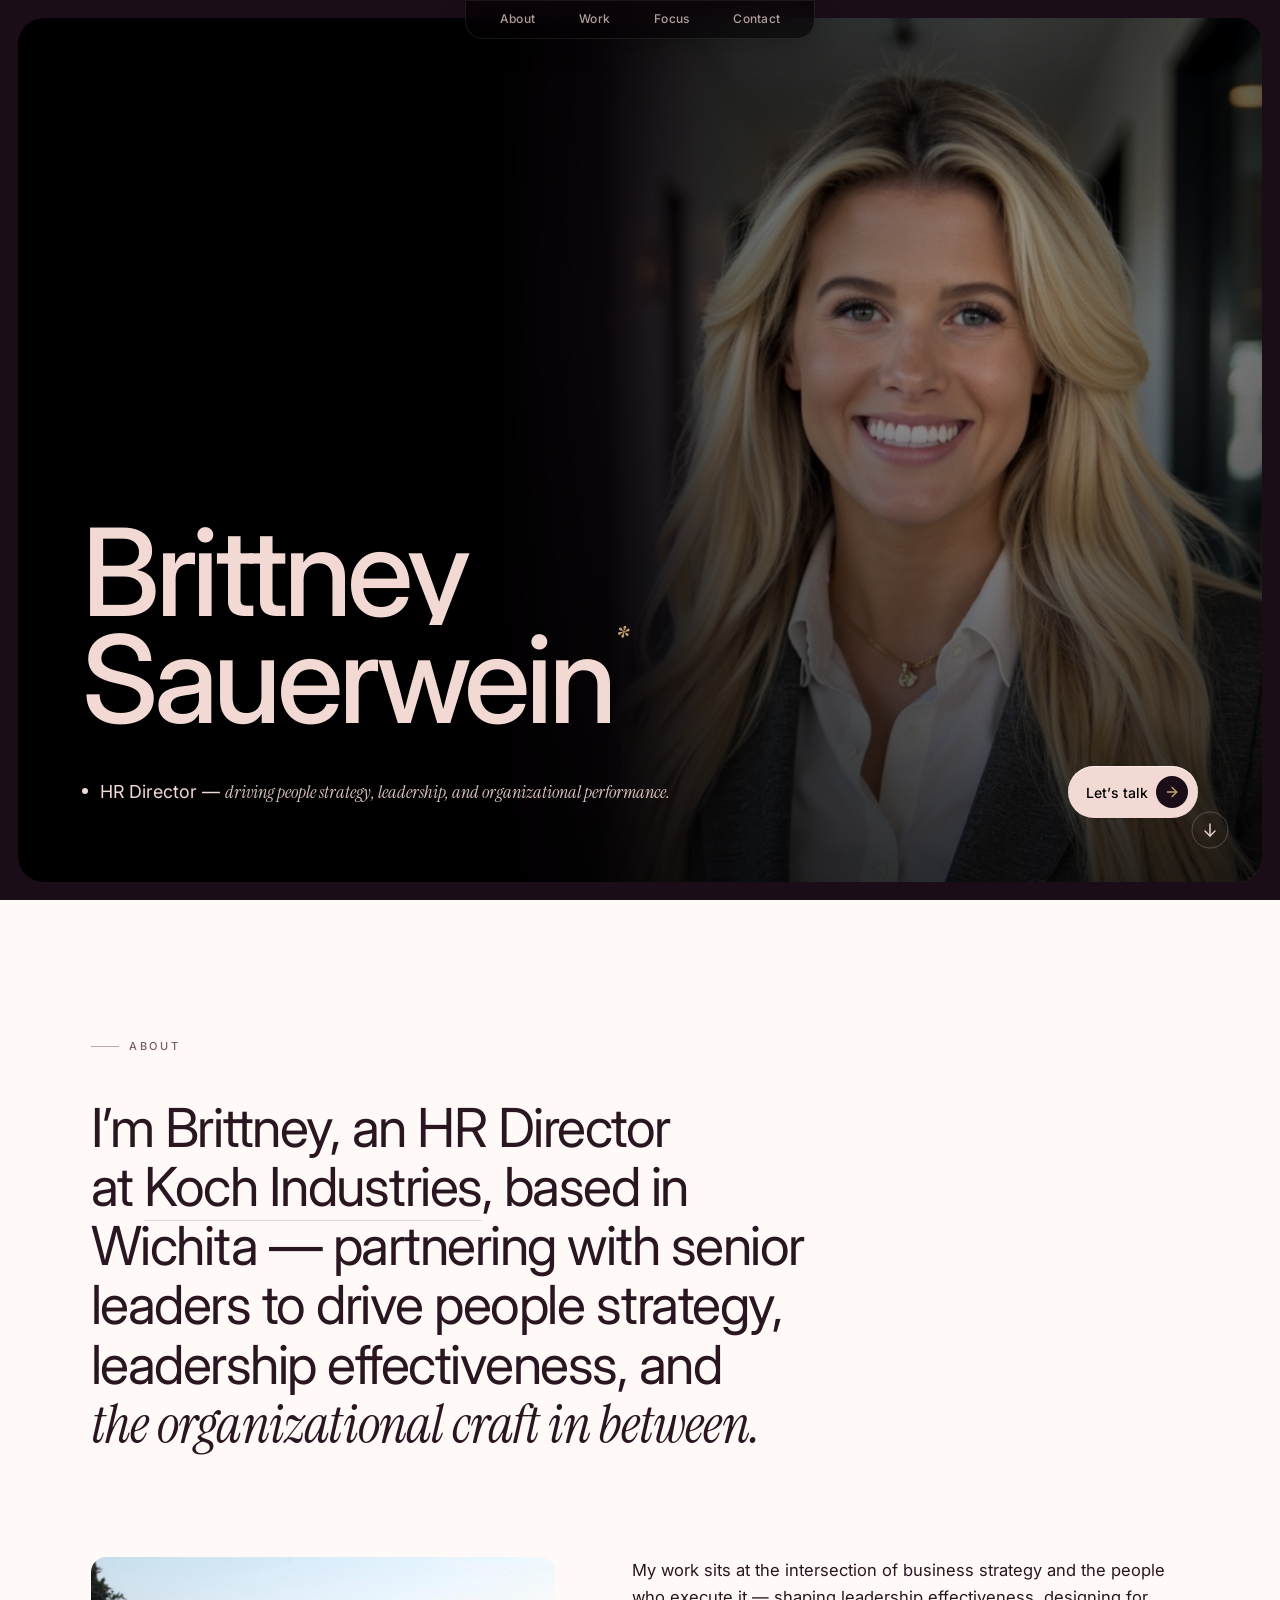
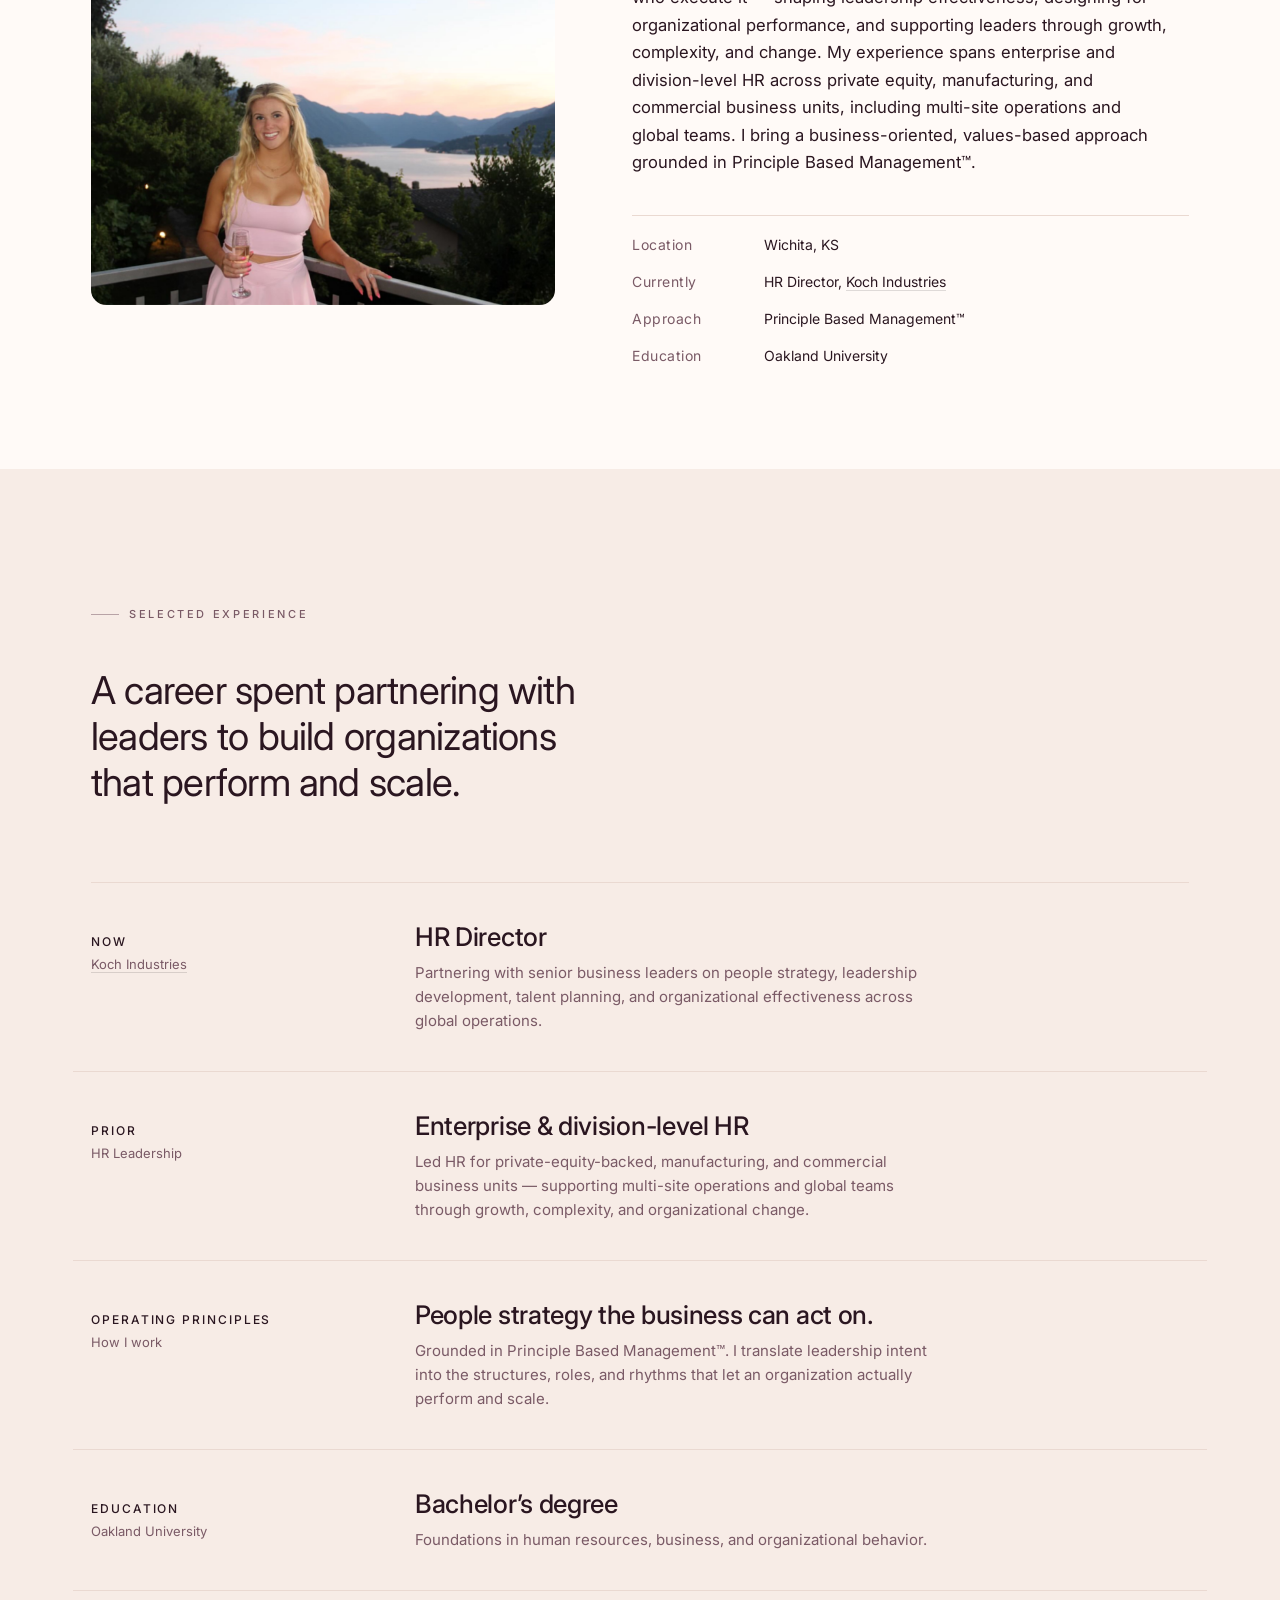
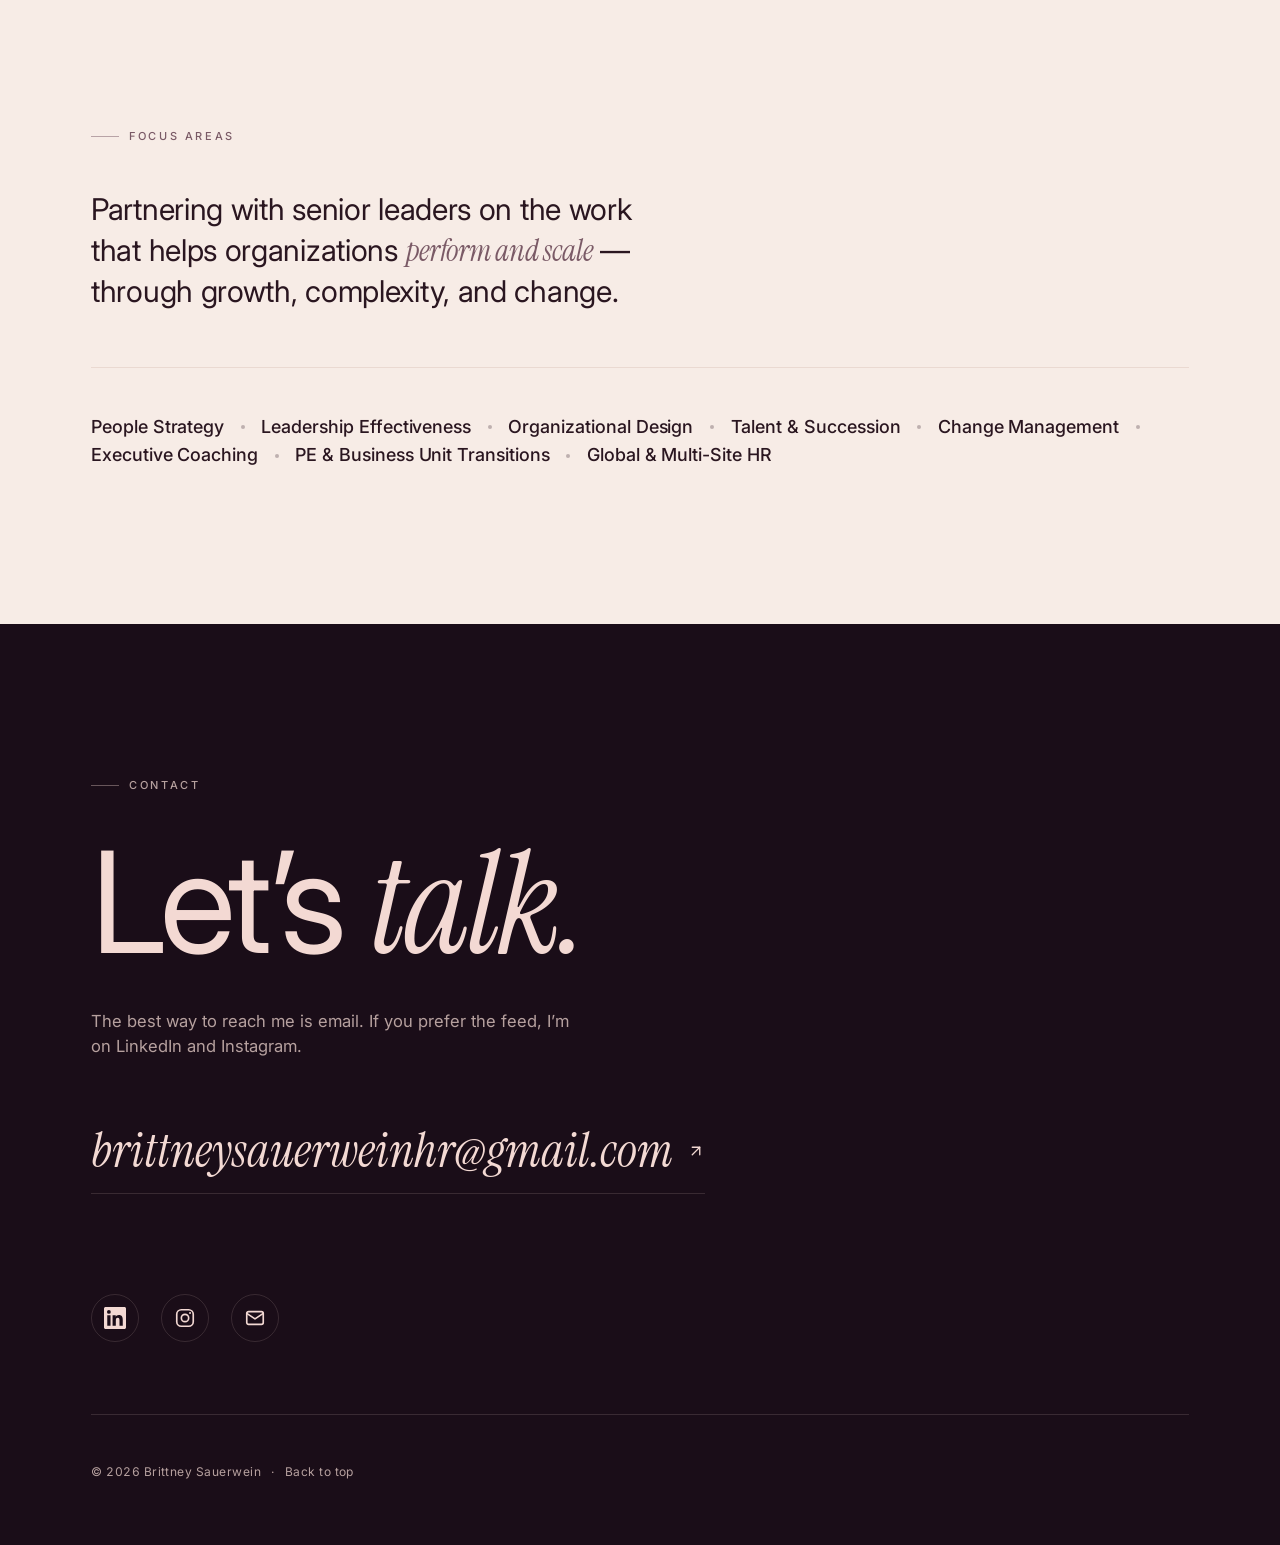
==== index.html @ 11a3dacd "Rework Industries section into Focus areas grounded in HR capabilities" ====
<!doctype html>
<html lang="en">
<head>
  <meta charset="utf-8" />
  <meta name="viewport" content="width=device-width, initial-scale=1, viewport-fit=cover" />
  <meta name="color-scheme" content="dark light" />
  <meta name="theme-color" content="#1a0d18" />

  <title>Brittney Sauerwein — HR Director</title>
  <meta name="description" content="Brittney Sauerwein is an HR Director based in Wichita, Kansas. Partnering with senior leaders to drive people strategy, leadership effectiveness, and organizational performance across global organizations." />
  <meta name="author" content="Brittney Sauerwein" />
  <link rel="canonical" href="https://brittneysauerwein.com/" />

  <meta property="og:type" content="website" />
  <meta property="og:site_name" content="Brittney Sauerwein" />
  <meta property="og:locale" content="en_US" />
  <meta property="og:url" content="https://brittneysauerwein.com/" />
  <meta property="og:title" content="Brittney Sauerwein — HR Director" />
  <meta property="og:description" content="HR Director in Wichita — driving people strategy, leadership effectiveness, and organizational performance across global organizations." />
  <meta property="og:image" content="https://brittneysauerwein.com/assets/og-card.jpg" />
  <meta property="og:image:secure_url" content="https://brittneysauerwein.com/assets/og-card.jpg" />
  <meta property="og:image:type" content="image/jpeg" />
  <meta property="og:image:width" content="1200" />
  <meta property="og:image:height" content="630" />
  <meta property="og:image:alt" content="Brittney Sauerwein — HR Director partnering with senior leaders to drive people strategy." />

  <meta name="twitter:card" content="summary_large_image" />
  <meta name="twitter:title" content="Brittney Sauerwein — HR Director" />
  <meta name="twitter:description" content="HR Director in Wichita — driving people strategy, leadership effectiveness, and organizational performance." />
  <meta name="twitter:image" content="https://brittneysauerwein.com/assets/og-card.jpg" />
  <meta name="twitter:image:alt" content="Brittney Sauerwein — HR Director partnering with senior leaders to drive people strategy." />

  <link rel="icon" type="image/svg+xml" href="favicon.svg" />
  <link rel="apple-touch-icon" href="assets/portrait-hero.jpg" />

  <link rel="preconnect" href="https://fonts.googleapis.com" />
  <link rel="preconnect" href="https://fonts.gstatic.com" crossorigin />
  <link rel="preload" as="image" href="assets/portrait-hero.jpg" fetchpriority="high" />
  <link href="https://fonts.googleapis.com/css2?family=Inter:wght@400;500;600;700&family=Instrument+Serif:ital@0;1&display=swap" rel="stylesheet" />

  <link rel="stylesheet" href="styles.css" />

  <script type="application/ld+json">
  {
    "@context": "https://schema.org",
    "@type": "Person",
    "name": "Brittney Sauerwein",
    "jobTitle": "HR Director",
    "worksFor": {
      "@type": "Organization",
      "name": "Koch Industries",
      "url": "https://kochinc.com"
    },
    "address": {
      "@type": "PostalAddress",
      "addressLocality": "Wichita",
      "addressRegion": "KS",
      "addressCountry": "US"
    },
    "alumniOf": {
      "@type": "CollegeOrUniversity",
      "name": "Oakland University"
    },
    "url": "https://brittneysauerwein.com/",
    "image": "https://brittneysauerwein.com/assets/portrait-about.jpg",
    "email": "mailto:brittneysauerweinhr@gmail.com",
    "sameAs": [
      "https://www.linkedin.com/in/brittneysauerweinhr/",
      "https://www.instagram.com/brittsauerwein/"
    ]
  }
  </script>
</head>
<body>

  <a class="skip-link" href="#about">Skip to content</a>

  <nav class="nav" aria-label="Primary">
    <a href="#about" class="nav-link" data-nav="about">About</a>
    <a href="#work" class="nav-link" data-nav="work">Work</a>
    <a href="#focus" class="nav-link" data-nav="focus">Focus</a>
    <a href="#contact" class="nav-link" data-nav="contact">Contact</a>
    <span class="nav-dot" aria-hidden="true"></span>
  </nav>

  <!-- SECTION 1 — HERO -->
  <section class="hero" id="top" aria-label="Introduction">
    <div class="hero-frame">
      <div class="hero-media" aria-hidden="true">
        <img src="assets/portrait-hero.jpg" alt="" width="1800" height="1200" decoding="async" />
      </div>
      <div class="hero-overlay" aria-hidden="true"></div>
      <div class="hero-noise" aria-hidden="true"></div>
      <span class="hero-glow" aria-hidden="true"></span>

      <div class="hero-content">
        <h1 class="hero-title" aria-label="Brittney Sauerwein">
          <span class="hero-title-row">
            <span class="word" style="--i:0">Brittney</span>
          </span>
          <span class="hero-title-row">
            <span class="word" style="--i:1">Sauerwein<a class="asterisk" href="#about" aria-label="More about Brittney">*</a></span>
          </span>
        </h1>

        <div class="hero-meta">
          <p class="hero-tagline">
            <span class="eyebrow-dot" aria-hidden="true"></span>
            HR Director — <em>driving people strategy, leadership, and organizational performance.</em>
          </p>
          <a class="hero-cta" href="#contact">
            <span>Let&rsquo;s talk</span>
            <span class="hero-cta-dot" aria-hidden="true">
              <svg viewBox="0 0 24 24" width="16" height="16" fill="none" stroke="currentColor" stroke-width="2" stroke-linecap="round" stroke-linejoin="round"><line x1="5" y1="12" x2="19" y2="12"></line><polyline points="12 5 19 12 12 19"></polyline></svg>
            </span>
          </a>
        </div>
      </div>

      <a class="hero-scroll" href="#about" aria-label="Scroll to about section">
        <svg class="scroll-ring" viewBox="0 0 40 40" width="40" height="40" aria-hidden="true">
          <circle class="scroll-ring-track" cx="20" cy="20" r="18" fill="none" stroke="currentColor" stroke-width="1" opacity="0.25" />
          <circle class="scroll-ring-progress" cx="20" cy="20" r="18" fill="none" stroke="currentColor" stroke-width="1" stroke-linecap="round" transform="rotate(-90 20 20)" />
          <g class="scroll-ring-arrow" stroke="currentColor" stroke-width="1.4" fill="none" stroke-linecap="round" stroke-linejoin="round">
            <line x1="20" y1="14" x2="20" y2="26"></line>
            <polyline points="25,21 20,26 15,21"></polyline>
          </g>
        </svg>
      </a>
    </div>
  </section>

  <!-- SECTION 2 — ABOUT -->
  <section class="about" id="about" aria-labelledby="about-heading">
    <div class="container">
      <p class="eyebrow reveal" style="--reveal-i:0">About</p>

      <h2 class="about-heading reveal" style="--reveal-i:1" id="about-heading">
        I&rsquo;m Brittney, an HR Director at <a class="inline-link" href="https://kochinc.com" target="_blank" rel="noopener">Koch Industries</a>, based in Wichita —
        partnering with senior leaders to drive people strategy, leadership effectiveness,
        and <em>the organizational craft in between.</em>
      </h2>

      <div class="about-grid">
        <figure class="about-figure reveal" style="--reveal-i:2">
          <img src="assets/portrait-about.jpg" alt="Brittney Sauerwein" loading="lazy" width="1400" height="933" decoding="async" />
        </figure>

        <div class="about-body reveal" style="--reveal-i:3">
          <p>
            My work sits at the intersection of business strategy and the people who execute it —
            shaping leadership effectiveness, designing for organizational performance, and supporting leaders
            through growth, complexity, and change. My experience spans enterprise and division-level HR
            across private equity, manufacturing, and commercial business units, including multi-site operations
            and global teams. I bring a business-oriented, values-based approach grounded in Principle Based Management&trade;.
          </p>
          <dl class="meta-list">
            <div>
              <dt>Location</dt>
              <dd>Wichita, KS</dd>
            </div>
            <div>
              <dt>Currently</dt>
              <dd>HR Director, <a class="inline-link" href="https://kochinc.com" target="_blank" rel="noopener">Koch Industries</a></dd>
            </div>
            <div>
              <dt>Approach</dt>
              <dd>Principle Based Management&trade;</dd>
            </div>
            <div>
              <dt>Education</dt>
              <dd>Oakland University</dd>
            </div>
          </dl>
        </div>
      </div>
    </div>
  </section>

  <!-- SECTION 3 — WORK -->
  <section class="work" id="work" aria-labelledby="work-heading">
    <div class="container">
      <p class="eyebrow reveal" style="--reveal-i:0">Selected experience</p>
      <h2 class="work-heading reveal" style="--reveal-i:1" id="work-heading">
        A career spent partnering with leaders to build organizations that perform and scale.
      </h2>

      <ol class="work-list">
        <li class="work-row reveal">
          <div class="work-meta">
            <span class="work-year">Now</span>
            <span class="work-org"><a class="inline-link" href="https://kochinc.com" target="_blank" rel="noopener">Koch Industries</a></span>
          </div>
          <div class="work-detail">
            <h3>HR Director</h3>
            <p>Partnering with senior business leaders on people strategy, leadership development, talent planning, and organizational effectiveness across global operations.</p>
          </div>
        </li>

        <li class="work-row reveal">
          <div class="work-meta">
            <span class="work-year">Prior</span>
            <span class="work-org">HR Leadership</span>
          </div>
          <div class="work-detail">
            <h3>Enterprise &amp; division-level HR</h3>
            <p>Led HR for private-equity-backed, manufacturing, and commercial business units — supporting multi-site operations and global teams through growth, complexity, and organizational change.</p>
          </div>
        </li>

        <li class="work-row reveal">
          <div class="work-meta">
            <span class="work-year">Operating principles</span>
            <span class="work-org">How I work</span>
          </div>
          <div class="work-detail">
            <h3>People strategy the business can act on.</h3>
            <p>Grounded in Principle Based Management&trade;. I translate leadership intent into the structures, roles, and rhythms that let an organization actually perform and scale.</p>
          </div>
        </li>

        <li class="work-row reveal">
          <div class="work-meta">
            <span class="work-year">Education</span>
            <span class="work-org">Oakland University</span>
          </div>
          <div class="work-detail">
            <h3>Bachelor&rsquo;s degree</h3>
            <p>Foundations in human resources, business, and organizational behavior.</p>
          </div>
        </li>
      </ol>
    </div>
  </section>

  <!-- SECTION 3.5 — FOCUS AREAS -->
  <section class="clients" id="focus" aria-labelledby="focus-heading">
    <div class="container">
      <p class="eyebrow reveal" style="--reveal-i:0">Focus areas</p>
      <h2 class="clients-heading reveal" style="--reveal-i:1" id="focus-heading">
        Partnering with senior leaders on the work that helps organizations
        <em>perform and scale</em> &mdash; through growth, complexity, and change.
      </h2>

      <ul class="clients-list reveal" style="--reveal-i:2" aria-label="Focus areas">
        <li>People Strategy</li>
        <li>Leadership Effectiveness</li>
        <li>Organizational Design</li>
        <li>Talent &amp; Succession</li>
        <li>Change Management</li>
        <li>Executive Coaching</li>
        <li>PE &amp; Business Unit Transitions</li>
        <li>Global &amp; Multi-Site HR</li>
      </ul>
    </div>
  </section>

  <!-- SECTION 4 — CONTACT -->
  <section class="contact" id="contact" aria-labelledby="contact-heading">
    <div class="container contact-inner">
      <p class="eyebrow eyebrow-dark reveal" style="--reveal-i:0">Contact</p>
      <h2 class="contact-heading reveal" style="--reveal-i:1" id="contact-heading">
        Let&rsquo;s <em>talk.</em>
      </h2>
      <p class="contact-sub reveal" style="--reveal-i:2">
        The best way to reach me is email. If you prefer the feed, I&rsquo;m on LinkedIn and Instagram.
      </p>

      <a class="contact-email reveal" style="--reveal-i:3" href="mailto:brittneysauerweinhr@gmail.com" data-copy="brittneysauerweinhr@gmail.com">
        <span class="contact-email-text">brittneysauerweinhr@gmail.com</span>
        <svg class="contact-email-icon" viewBox="0 0 24 24" width="18" height="18" fill="none" stroke="currentColor" stroke-width="1.75" stroke-linecap="round" stroke-linejoin="round" aria-hidden="true"><line x1="7" y1="17" x2="17" y2="7"></line><polyline points="7 7 17 7 17 17"></polyline></svg>
        <span class="contact-email-toast" aria-hidden="true">copied &mdash; <span style="font-style:normal;">&#10003;</span></span>
      </a>

      <ul class="socials reveal" style="--reveal-i:4" aria-label="Social profiles">
        <li>
          <a href="https://www.linkedin.com/in/brittneysauerweinhr/" target="_blank" rel="noopener" aria-label="LinkedIn">
            <svg viewBox="0 0 24 24" width="22" height="22" fill="currentColor" aria-hidden="true"><path d="M20.45 20.45h-3.56v-5.57c0-1.33-.03-3.04-1.85-3.04-1.85 0-2.13 1.45-2.13 2.94v5.67H9.35V9h3.41v1.56h.05c.48-.9 1.64-1.85 3.38-1.85 3.61 0 4.28 2.38 4.28 5.47v6.27ZM5.34 7.43a2.06 2.06 0 1 1 0-4.13 2.06 2.06 0 0 1 0 4.13ZM7.12 20.45H3.56V9h3.56v11.45ZM22.23 0H1.77C.79 0 0 .77 0 1.73v20.54C0 23.23.79 24 1.77 24h20.46c.98 0 1.77-.77 1.77-1.73V1.73C24 .77 23.21 0 22.23 0Z"/></svg>
          </a>
        </li>
        <li>
          <a href="https://www.instagram.com/brittsauerwein/" target="_blank" rel="noopener" aria-label="Instagram">
            <svg viewBox="0 0 24 24" width="22" height="22" fill="none" stroke="currentColor" stroke-width="1.8" aria-hidden="true"><rect x="3" y="3" width="18" height="18" rx="5"/><circle cx="12" cy="12" r="4"/><circle cx="17.5" cy="6.5" r="1.1" fill="currentColor" stroke="none"/></svg>
          </a>
        </li>
        <li>
          <a href="mailto:brittneysauerweinhr@gmail.com" aria-label="Email">
            <svg viewBox="0 0 24 24" width="22" height="22" fill="none" stroke="currentColor" stroke-width="1.8" stroke-linecap="round" stroke-linejoin="round" aria-hidden="true"><rect x="3" y="5" width="18" height="14" rx="2"/><polyline points="3 7 12 13 21 7"/></svg>
          </a>
        </li>
      </ul>

      <footer class="site-footer">
        <span>&copy; <time id="year" datetime="2026">2026</time> Brittney Sauerwein</span>
        <span class="footer-dot" aria-hidden="true">·</span>
        <a href="#top">Back to top</a>
      </footer>
    </div>
  </section>

  <script src="script.js" defer></script>
</body>
</html>
---- styles.css ----
/* ---------- Design tokens ---------- */
:root {
  --bg-dark: #1a0d18;
  --bg-dark-soft: #221020;
  --cream: #f3d9d3;
  --cream-dim: rgba(243, 217, 211, 0.72);
  --cream-faint: rgba(243, 217, 211, 0.14);
  --gold: #c9a572;

  --bg-light: #fffaf7;
  --bg-alt: #f7ece6;
  --ink: #2a1620;
  --ink-dim: #7a5a66;
  --ink-faint: #bfa7ae;
  --rule: #ead9d1;

  --ease: cubic-bezier(0.16, 1, 0.3, 1);
  --ease-soft: cubic-bezier(0.22, 1, 0.36, 1);
  --ease-ios: cubic-bezier(0.32, 0.72, 0, 1);
  --ease-pop: cubic-bezier(0.16, 1, 0.36, 1);

  --max: 1200px;
  --gutter: clamp(20px, 4vw, 56px);

  --serif: "Instrument Serif", Georgia, "Times New Roman", serif;
  --sans: "Inter", -apple-system, BlinkMacSystemFont, "Segoe UI", Roboto, sans-serif;

  --hairline: 1px;
}
@supports (border: 0.5px solid) {
  :root { --hairline: 0.5px; }
}

/* ---------- Reset ---------- */
*, *::before, *::after { box-sizing: border-box; }
html, body { margin: 0; padding: 0; }
html { scroll-behavior: smooth; -webkit-text-size-adjust: 100%; }
body {
  font-family: var(--sans);
  font-optical-sizing: auto;
  color: var(--ink);
  background: var(--bg-dark);
  -webkit-font-smoothing: antialiased;
  -moz-osx-font-smoothing: grayscale;
  text-rendering: optimizeLegibility;
  line-height: 1.5;
  overflow-x: hidden;
}
img, svg { display: block; max-width: 100%; height: auto; }
a { color: inherit; text-decoration: none; }
ol, ul { list-style: none; padding: 0; margin: 0; }
h1, h2, h3, p, figure, dl, dd { margin: 0; }
em, i { font-style: italic; }
button { font: inherit; color: inherit; background: none; border: 0; cursor: pointer; }

::selection { background: var(--cream); color: #111; }
::-moz-selection { background: var(--cream); color: #111; }

/* Two-layer focus ring — legible on either background */
:focus-visible {
  outline: 2px solid var(--cream);
  outline-offset: 3px;
  border-radius: 4px;
  box-shadow: 0 0 0 4px rgba(0,0,0,0.6);
}
.about :focus-visible,
.work :focus-visible,
.clients :focus-visible {
  outline-color: var(--ink);
  box-shadow: 0 0 0 4px rgba(255,255,255,0.7);
}

.skip-link {
  position: absolute;
  left: -9999px;
  top: 0;
  background: var(--cream);
  color: #000;
  padding: 10px 14px;
  z-index: 999;
}
.skip-link:focus { left: 12px; top: 12px; }

.container {
  max-width: var(--max);
  margin: 0 auto;
  padding: 0 var(--gutter);
}

/* ---------- Inline link (subtle underline slide) ---------- */
.inline-link {
  color: inherit;
  background-image: linear-gradient(currentColor, currentColor);
  background-repeat: no-repeat;
  background-size: 0% var(--hairline);
  background-position: 0 100%;
  padding-bottom: 0.04em;
  transition: background-size 380ms var(--ease-ios), color 220ms var(--ease);
  box-shadow: inset 0 -1px 0 0 currentColor;
}
.inline-link {
  box-shadow: inset 0 calc(var(--hairline) * -1) 0 0 rgba(0,0,0,0.25);
}
.inline-link:hover,
.inline-link:focus-visible {
  background-size: 100% var(--hairline);
  box-shadow: inset 0 calc(var(--hairline) * -1) 0 0 transparent;
}
.contact .inline-link {
  box-shadow: inset 0 calc(var(--hairline) * -1) 0 0 var(--cream-faint);
}
.contact .inline-link:hover {
  box-shadow: inset 0 calc(var(--hairline) * -1) 0 0 transparent;
}

/* ---------- Section rhythm ---------- */
section { position: relative; }

/* ---------- HERO ---------- */
.hero {
  min-height: 100vh;
  min-height: 100svh;
  padding: clamp(10px, 1.5vw, 18px);
  background: var(--bg-dark);
}
.hero-frame {
  position: relative;
  height: calc(100vh - clamp(20px, 3vw, 36px));
  height: calc(100svh - clamp(20px, 3vw, 36px));
  min-height: 620px;
  border-radius: clamp(14px, 2vw, 28px);
  overflow: hidden;
  isolation: isolate;
  background: var(--bg-dark-soft);
}
.hero-media {
  position: absolute;
  inset: 0;
  z-index: 0;
  will-change: transform;
}
.hero-media img {
  width: 100%;
  height: 100%;
  object-fit: cover;
  object-position: 50% 25%;
  filter: grayscale(0.08) contrast(1.04) brightness(0.5) saturate(1.02);
  transform: scale(1.12);
  animation: hero-img-in 1600ms var(--ease-ios) 120ms forwards;
}
@keyframes hero-img-in {
  to {
    transform: scale(1);
    filter: grayscale(0.08) contrast(1.04) brightness(0.72) saturate(1.02);
  }
}

.hero-overlay {
  position: absolute;
  inset: 0;
  z-index: 1;
  background:
    radial-gradient(120% 80% at 20% 40%, rgba(0,0,0,0.6), transparent 60%),
    linear-gradient(180deg, rgba(0,0,0,0.55) 0%, rgba(0,0,0,0.15) 38%, rgba(0,0,0,0.7) 100%),
    linear-gradient(90deg, rgba(0,0,0,0.7) 0%, rgba(0,0,0,0.1) 55%, rgba(0,0,0,0.4) 100%);
  pointer-events: none;
}
.hero-noise {
  position: absolute;
  inset: 0;
  z-index: 2;
  pointer-events: none;
  opacity: 0.18;
  mix-blend-mode: overlay;
  background-image: url("data:image/svg+xml;utf8,<svg xmlns='http://www.w3.org/2000/svg' width='220' height='220'><filter id='n'><feTurbulence type='fractalNoise' baseFrequency='0.9' numOctaves='3' stitchTiles='stitch'/><feColorMatrix values='0 0 0 0 0.95  0 0 0 0 0.85  0 0 0 0 0.83  0 0 0 0.7 0'/></filter><rect width='100%25' height='100%25' filter='url(%23n)'/></svg>");
}

/* ---------- Nav (glass pill with scroll-tracking materials) ---------- */
.nav {
  position: fixed;
  top: 0;
  left: 50%;
  transform: translateX(-50%) translateY(-6px) scale(0.96);
  z-index: 40;
  background: rgba(0,0,0,0.58);
  backdrop-filter: blur(14px) saturate(160%);
  -webkit-backdrop-filter: blur(14px) saturate(160%);
  border-bottom-left-radius: 18px;
  border-bottom-right-radius: 18px;
  border: var(--hairline) solid rgba(243,217,211,0.1);
  border-top: 0;
  box-shadow:
    inset 0 1px 0 rgba(243,217,211,0.08),
    0 6px 24px rgba(0,0,0,0.25);
  padding: 10px clamp(18px, 3vw, 34px);
  display: flex;
  gap: clamp(18px, 4vw, 44px);
  opacity: 0;
  transition:
    transform 520ms var(--ease-ios),
    background 380ms var(--ease),
    border-color 380ms var(--ease),
    padding 380ms var(--ease),
    border-radius 380ms var(--ease),
    top 380ms var(--ease),
    box-shadow 380ms var(--ease);
  animation: nav-in 720ms var(--ease-ios) 280ms forwards;
}
@keyframes nav-in {
  to { opacity: 1; transform: translateX(-50%) translateY(0) scale(1); }
}

/* Past hero fold: compact floating pill, light glass over cream sections */
.nav.is-compact {
  top: 16px;
  padding: 8px clamp(14px, 2.4vw, 22px);
  border-radius: 999px;
  background: rgba(255,255,255,0.68);
  backdrop-filter: blur(24px) saturate(180%);
  -webkit-backdrop-filter: blur(24px) saturate(180%);
  border: var(--hairline) solid rgba(0,0,0,0.08);
  box-shadow:
    inset 0 1px 0 rgba(255,255,255,0.65),
    0 8px 32px rgba(0,0,0,0.06);
}
.nav.is-compact .nav-link {
  color: rgba(10,10,10,0.72);
}
.nav.is-compact .nav-link:hover,
.nav.is-compact .nav-link:focus-visible,
.nav.is-compact .nav-link.is-active {
  color: var(--ink);
}
.nav.is-compact .nav-dot { background: var(--ink); }

/* Dark sections (contact): flip back to dark glass */
.nav.is-compact.is-dark {
  background: rgba(10,10,10,0.55);
  border: var(--hairline) solid rgba(243,217,211,0.12);
  box-shadow:
    inset 0 1px 0 rgba(243,217,211,0.08),
    0 8px 32px rgba(0,0,0,0.3);
}
.nav.is-compact.is-dark .nav-link { color: var(--cream-dim); }
.nav.is-compact.is-dark .nav-link:hover,
.nav.is-compact.is-dark .nav-link:focus-visible,
.nav.is-compact.is-dark .nav-link.is-active { color: var(--cream); }
.nav.is-compact.is-dark .nav-dot { background: var(--cream); }

.nav-link {
  color: var(--cream-dim);
  font-size: 12px;
  letter-spacing: 0.02em;
  font-weight: 500;
  position: relative;
  transition: color 220ms var(--ease);
}
.nav-link:hover,
.nav-link:focus-visible { color: var(--cream); }

.nav-dot {
  position: absolute;
  bottom: 4px;
  left: 0;
  width: 4px;
  height: 4px;
  border-radius: 999px;
  background: var(--cream);
  opacity: 0;
  transform: translateX(-50%);
  transition:
    left 420ms var(--ease-ios),
    opacity 280ms var(--ease),
    background 260ms var(--ease);
  pointer-events: none;
}
.nav.has-active .nav-dot { opacity: 0.8; }

/* Hero content */
.hero-content {
  position: absolute;
  inset: 0;
  z-index: 5;
  padding: clamp(24px, 5vw, 64px);
  display: flex;
  flex-direction: column;
  justify-content: flex-end;
}
.hero-title {
  color: var(--cream);
  font-weight: 500;
  font-size: clamp(52px, 9.5vw, 148px);
  line-height: 0.88;
  letter-spacing: -0.035em;
  margin-bottom: clamp(20px, 3vw, 34px);
  text-wrap: balance;
  position: relative;
  will-change: opacity, filter;
}
.hero-title-row {
  display: block;
  overflow: hidden;
}
.word {
  display: inline-block;
  transform: translateY(110%);
  opacity: 0;
  animation: word-up 1100ms var(--ease-ios) forwards;
  animation-delay: calc(220ms + var(--i, 0) * 90ms);
  position: relative;
}
@keyframes word-up {
  to { transform: translateY(0); opacity: 1; }
}

/* Cursor-follow cream glow behind title (desktop only, driven by JS) */
.hero-glow {
  position: absolute;
  top: 0;
  left: 0;
  width: 280px;
  height: 280px;
  margin-left: -140px;
  margin-top: -140px;
  border-radius: 999px;
  pointer-events: none;
  z-index: 4;
  background: radial-gradient(closest-side, rgba(243,217,211,0.18), rgba(243,217,211,0) 70%);
  opacity: 0;
  transition: opacity 300ms var(--ease);
  will-change: transform, opacity;
  mix-blend-mode: screen;
}
.hero.is-hovering .hero-glow { opacity: 1; }

.asterisk {
  font-family: var(--serif);
  font-style: italic;
  font-size: 0.3em;
  vertical-align: top;
  margin-left: 0.02em;
  color: var(--gold);
  opacity: 0.95;
  text-decoration: none;
  transition: opacity 220ms var(--ease), transform 320ms var(--ease-ios);
  display: inline-block;
}
.asterisk:hover { opacity: 1; transform: rotate(18deg) scale(1.12); }

.hero-meta {
  display: flex;
  flex-wrap: wrap;
  align-items: center;
  justify-content: space-between;
  gap: 20px clamp(16px, 3vw, 36px);
  opacity: 0;
  transform: translateY(16px);
  animation: fade-up 820ms var(--ease-ios) 820ms forwards;
}
@keyframes fade-up { to { opacity: 1; transform: translateY(0); } }

.hero-tagline {
  color: var(--cream);
  font-size: clamp(14px, 1.4vw, 18px);
  line-height: 1.5;
  max-width: 58ch;
  padding-left: 18px;
  position: relative;
  text-wrap: pretty;
}
.hero-tagline em {
  font-family: var(--serif);
  font-style: italic;
  font-weight: 400;
  color: var(--cream);
  opacity: 0.9;
}
.eyebrow-dot {
  position: absolute;
  left: 0;
  top: 0.55em;
  width: 6px;
  height: 6px;
  border-radius: 999px;
  background: var(--cream);
}

.hero-cta {
  display: inline-flex;
  align-items: center;
  gap: 8px;
  padding: 10px 10px 10px 18px;
  border-radius: 999px;
  background: var(--cream);
  color: #000;
  font-size: 14px;
  font-weight: 500;
  letter-spacing: 0.01em;
  transition:
    gap 280ms var(--ease-ios),
    transform 280ms var(--ease-ios),
    box-shadow 280ms var(--ease);
  white-space: nowrap;
  opacity: 0;
  animation: fade-up 820ms var(--ease-ios) 940ms forwards;
  box-shadow:
    inset 0 1px 0 rgba(255,255,255,0.6),
    0 1px 0 rgba(0,0,0,0.06);
  will-change: transform;
}
.hero-cta:hover {
  gap: 14px;
  box-shadow:
    inset 0 1px 0 rgba(255,255,255,0.7),
    0 6px 24px rgba(243,217,211,0.32);
}
.hero-cta:active { transform: scale(0.97); }
.hero-cta-dot {
  display: inline-flex;
  align-items: center;
  justify-content: center;
  width: 32px;
  height: 32px;
  border-radius: 999px;
  background: var(--bg-dark);
  color: var(--gold);
  transition: transform 360ms var(--ease-ios), filter 360ms var(--ease);
}
.hero-cta:hover .hero-cta-dot {
  transform: rotate(-45deg) scale(1.05);
  filter: drop-shadow(0 0 10px rgba(201,165,114,0.55));
}

/* Scroll indicator ring */
.hero-scroll {
  position: absolute;
  bottom: clamp(18px, 3vw, 32px);
  right: clamp(18px, 3vw, 32px);
  z-index: 6;
  width: 40px;
  height: 40px;
  color: var(--cream);
  opacity: 0;
  transform: translateY(6px);
  animation: fade-up 900ms var(--ease-ios) 1300ms forwards;
  transition: opacity 400ms var(--ease), transform 400ms var(--ease);
}
.hero-scroll:hover { transform: translateY(0) scale(1.05); }
.scroll-ring {
  width: 40px;
  height: 40px;
}
.scroll-ring-progress {
  stroke-dasharray: 113.097;
  stroke-dashoffset: 113.097;
  transition: stroke-dashoffset 120ms linear;
}
.scroll-ring-arrow {
  animation: scroll-bob 1.8s ease-in-out infinite;
  transform-origin: 20px 20px;
}
@keyframes scroll-bob {
  0%, 100% { transform: translateY(0); }
  50% { transform: translateY(3px); }
}
.hero-scroll.is-hidden {
  opacity: 0;
  pointer-events: none;
  transform: translateY(8px);
}

/* ---------- ABOUT ---------- */
.about {
  background: var(--bg-light);
  color: var(--ink);
  padding: clamp(80px, 10vw, 160px) 0 clamp(60px, 8vw, 120px);
}

.eyebrow {
  display: inline-flex;
  align-items: center;
  gap: 10px;
  font-size: 11px;
  letter-spacing: 0.24em;
  text-transform: uppercase;
  color: var(--ink-dim);
  margin-bottom: clamp(28px, 4vw, 44px);
  font-weight: 500;
}
.eyebrow::before {
  content: "";
  width: 28px;
  height: var(--hairline);
  background: currentColor;
  opacity: 0.5;
}
.eyebrow-dark { color: var(--cream-dim); }

.about-heading {
  font-family: var(--sans);
  font-weight: 400;
  font-size: clamp(28px, 4.2vw, 56px);
  line-height: 1.1;
  letter-spacing: -0.028em;
  color: var(--ink);
  max-width: 22ch;
  margin-bottom: clamp(60px, 8vw, 110px);
  text-wrap: balance;
}
.about-heading em {
  font-family: var(--serif);
  font-weight: 400;
  font-style: italic;
  color: var(--ink);
  letter-spacing: -0.015em;
  padding-right: 0.08em;
}

.about-grid {
  display: grid;
  grid-template-columns: 1fr;
  gap: clamp(32px, 5vw, 72px);
  align-items: start;
}
@media (min-width: 900px) {
  .about-grid {
    grid-template-columns: 5fr 6fr;
    gap: clamp(48px, 6vw, 96px);
  }
  .hero-media {
    left: auto;
    width: 54%;
    mask-image: linear-gradient(to right, transparent 0%, rgba(0,0,0,0.4) 8%, #000 22%, #000 100%);
    -webkit-mask-image: linear-gradient(to right, transparent 0%, rgba(0,0,0,0.4) 8%, #000 22%, #000 100%);
  }
  .hero-media img {
    object-position: 50% 28%;
  }
  .hero-overlay {
    background:
      linear-gradient(90deg, #000 0%, #000 38%, rgba(0,0,0,0.45) 55%, rgba(0,0,0,0.1) 78%, rgba(0,0,0,0.4) 100%),
      linear-gradient(180deg, rgba(0,0,0,0.25) 0%, rgba(0,0,0,0) 35%, rgba(0,0,0,0.7) 100%);
  }
}

.about-figure {
  margin: 0;
  overflow: hidden;
  border-radius: clamp(10px, 1.2vw, 18px);
  aspect-ratio: 4 / 3;
  background: var(--bg-alt);
}
.about-figure img {
  width: 100%;
  height: 100%;
  object-fit: cover;
  object-position: 50% 40%;
  filter: contrast(1.02) saturate(0.95);
  animation: ken-burns 40s ease-in-out infinite alternate;
  will-change: transform;
}
@keyframes ken-burns {
  0%   { transform: scale(1) translate(0, 0); }
  100% { transform: scale(1.045) translate(-1%, -1%); }
}

.about-body p {
  font-size: clamp(16px, 1.3vw, 18px);
  line-height: 1.65;
  color: var(--ink);
  max-width: 54ch;
  margin-bottom: clamp(28px, 3vw, 40px);
}

.meta-list {
  border-top: var(--hairline) solid var(--rule);
  padding-top: 18px;
  display: flex;
  flex-direction: column;
  gap: 16px;
}
.meta-list > div {
  display: grid;
  grid-template-columns: 120px 1fr;
  gap: 12px;
  font-size: 14px;
  line-height: 1.5;
}
.meta-list dt {
  color: var(--ink-dim);
  letter-spacing: 0.04em;
}
.meta-list dd {
  color: var(--ink);
  margin: 0;
}

/* ---------- WORK ---------- */
.work {
  background: var(--bg-alt);
  color: var(--ink);
  padding: clamp(80px, 10vw, 150px) 0 clamp(80px, 10vw, 150px);
}
.work-heading {
  font-family: var(--sans);
  font-weight: 400;
  font-size: clamp(24px, 3vw, 40px);
  line-height: 1.2;
  letter-spacing: -0.02em;
  max-width: 26ch;
  color: var(--ink);
  margin-bottom: clamp(48px, 6vw, 80px);
  text-wrap: balance;
}
.work-heading em {
  font-family: var(--serif);
  font-style: italic;
  font-weight: 400;
}

.work-list {
  border-top: var(--hairline) solid var(--rule);
}
.work-row {
  position: relative;
  display: grid;
  grid-template-columns: 1fr;
  gap: 8px;
  padding: clamp(24px, 3.5vw, 38px) clamp(10px, 1.5vw, 18px) clamp(24px, 3.5vw, 38px) clamp(10px, 1.5vw, 18px);
  margin: 0 calc(-1 * clamp(10px, 1.5vw, 18px));
  border-bottom: var(--hairline) solid var(--rule);
  transition: background 400ms var(--ease);
  isolation: isolate;
}
.work-row::before {
  content: "";
  position: absolute;
  left: 0;
  top: 20%;
  bottom: 20%;
  width: 2px;
  background: var(--ink);
  transform: scaleY(0);
  transform-origin: top center;
  transition: transform 380ms var(--ease-ios);
}
.work-row::after {
  content: "→";
  position: absolute;
  right: clamp(12px, 2vw, 24px);
  top: 50%;
  transform: translate(-8px, -50%);
  font-size: 18px;
  color: var(--ink);
  opacity: 0;
  transition: transform 380ms var(--ease-ios), opacity 280ms var(--ease);
}
@media (hover: hover) and (pointer: fine) {
  .work-row:hover { background: rgba(0,0,0,0.02); }
  .work-row:hover::before { transform: scaleY(1); }
  .work-row:hover::after { opacity: 0.6; transform: translate(0, -50%); }
}
@media (min-width: 800px) {
  .work-row {
    grid-template-columns: 260px 1fr;
    gap: clamp(32px, 5vw, 72px);
    align-items: baseline;
  }
}
.work-meta {
  display: flex;
  flex-direction: column;
  gap: 4px;
}
.work-year {
  font-size: 12px;
  letter-spacing: 0.16em;
  text-transform: uppercase;
  color: var(--ink);
  font-weight: 500;
  font-variant-numeric: tabular-nums;
}
.work-org {
  font-size: 13px;
  color: var(--ink-dim);
}
.work-org .inline-link { color: var(--ink-dim); }
.work-org .inline-link:hover { color: var(--ink); }
.work-detail h3 {
  font-size: clamp(20px, 2vw, 26px);
  font-weight: 500;
  letter-spacing: -0.012em;
  line-height: 1.25;
  color: var(--ink);
  margin-bottom: 8px;
  text-wrap: balance;
}
.work-detail p {
  font-size: 15px;
  line-height: 1.6;
  color: var(--ink-dim);
  max-width: 58ch;
  text-wrap: pretty;
}

/* ---------- CLIENTS ---------- */
.clients {
  background: var(--bg-alt);
  color: var(--ink);
  padding: 0 0 clamp(100px, 12vw, 160px);
}
.clients-heading {
  font-family: var(--sans);
  font-weight: 400;
  font-size: clamp(22px, 2.4vw, 30px);
  line-height: 1.35;
  letter-spacing: -0.01em;
  color: var(--ink);
  max-width: 42ch;
  margin-bottom: clamp(36px, 4.5vw, 56px);
  text-wrap: balance;
}
.clients-heading em {
  font-family: var(--serif);
  font-style: italic;
  font-weight: 400;
  color: var(--ink-dim);
}
.clients-list {
  list-style: none;
  padding: clamp(28px, 3.5vw, 48px) 0 0;
  margin: 0;
  border-top: var(--hairline) solid var(--rule);
  display: flex;
  flex-wrap: wrap;
  align-items: center;
  font-size: clamp(16px, 1.4vw, 20px);
  font-weight: 500;
  color: var(--ink);
  letter-spacing: -0.003em;
  line-height: 1.6;
}
.clients-list li {
  display: inline-flex;
  align-items: center;
  position: relative;
  transition: color 260ms var(--ease);
  cursor: default;
}
.clients-list li:not(:last-child)::after {
  content: "";
  display: inline-block;
  width: 4px;
  height: 4px;
  border-radius: 999px;
  background: currentColor;
  opacity: 0.28;
  margin: 0 clamp(14px, 1.3vw, 22px);
}

/* ---------- CONTACT ---------- */
.contact {
  background: var(--bg-dark);
  color: var(--cream);
  padding: clamp(80px, 12vw, 170px) 0 clamp(40px, 6vw, 64px);
}
.contact-inner {
  display: flex;
  flex-direction: column;
  align-items: flex-start;
}
.contact-heading {
  font-family: var(--sans);
  font-weight: 400;
  font-size: clamp(56px, 11vw, 180px);
  line-height: 0.92;
  letter-spacing: -0.045em;
  color: var(--cream);
  margin-bottom: clamp(24px, 3vw, 40px);
  text-wrap: balance;
}
.contact-heading em {
  font-family: var(--serif);
  font-style: italic;
  font-weight: 400;
  letter-spacing: -0.025em;
}
.contact-sub {
  font-size: clamp(15px, 1.3vw, 18px);
  line-height: 1.5;
  color: var(--cream-dim);
  max-width: 48ch;
  margin-bottom: clamp(36px, 5vw, 56px);
  text-wrap: pretty;
}
.contact-email {
  display: inline-flex;
  align-items: center;
  gap: 14px;
  font-family: var(--serif);
  font-style: italic;
  font-size: clamp(26px, 4vw, 48px);
  color: var(--cream);
  padding-bottom: 6px;
  border-bottom: var(--hairline) solid var(--cream-faint);
  margin-bottom: clamp(60px, 8vw, 100px);
  transition: border-color 280ms var(--ease), gap 280ms var(--ease);
  position: relative;
}
.contact-email:hover {
  border-color: var(--cream);
  gap: 20px;
}
.contact-email.is-copied .contact-email-text { opacity: 0; }
.contact-email.is-copied .contact-email-icon { opacity: 0; }
.contact-email-text,
.contact-email-icon {
  transition: opacity 180ms var(--ease);
}
.contact-email-toast {
  position: absolute;
  left: 0;
  top: 0;
  bottom: 6px;
  display: inline-flex;
  align-items: center;
  gap: 10px;
  font-family: var(--serif);
  font-style: italic;
  font-size: inherit;
  color: var(--cream);
  opacity: 0;
  transform: translateY(6px);
  pointer-events: none;
  transition: opacity 220ms var(--ease-ios), transform 280ms var(--ease-ios);
  white-space: nowrap;
}
.contact-email.is-copied .contact-email-toast {
  opacity: 1;
  transform: translateY(0);
}

.socials {
  display: flex;
  flex-wrap: wrap;
  gap: clamp(14px, 2vw, 22px);
  margin-bottom: clamp(48px, 6vw, 72px);
}
.socials li { margin: 0; }
.socials a {
  display: inline-flex;
  align-items: center;
  justify-content: center;
  width: 48px;
  height: 48px;
  border-radius: 999px;
  border: var(--hairline) solid var(--cream-faint);
  color: var(--cream);
  transition: border-color 280ms var(--ease), transform 420ms var(--ease-ios), background 280ms var(--ease);
  position: relative;
}
.socials a:hover {
  border-color: var(--cream);
  transform: translateY(-2px);
  background: rgba(243,217,211,0.08);
}
.socials a::before {
  content: "";
  position: absolute;
  inset: -1px;
  border-radius: 999px;
  border: var(--hairline) solid var(--cream);
  opacity: 0;
  transform: scale(1);
  pointer-events: none;
}
@media (hover: hover) and (pointer: fine) {
  .socials a:hover::before {
    animation: social-pulse 520ms var(--ease-pop);
  }
}
@keyframes social-pulse {
  0%   { opacity: 0.5; transform: scale(1); }
  60%  { opacity: 0.25; transform: scale(1.08); }
  100% { opacity: 0; transform: scale(1.12); }
}

.site-footer {
  width: 100%;
  padding-top: clamp(32px, 4vw, 48px);
  border-top: var(--hairline) solid var(--cream-faint);
  color: var(--cream-dim);
  font-size: 12px;
  letter-spacing: 0.04em;
  display: flex;
  align-items: center;
  gap: 10px;
  flex-wrap: wrap;
  font-variant-numeric: tabular-nums;
}
.site-footer a { color: var(--cream-dim); transition: color 220ms var(--ease); }
.site-footer a:hover { color: var(--cream); }

/* ---------- Reveal on scroll (child stagger via --reveal-i) ---------- */
.reveal {
  opacity: 0;
  transform: translateY(22px);
  transition:
    opacity 900ms var(--ease-ios),
    transform 900ms var(--ease-ios);
  transition-delay: calc(var(--reveal-i, 0) * 80ms);
  will-change: opacity, transform;
}
.reveal.is-visible {
  opacity: 1;
  transform: translateY(0);
}

/* ---------- Reduced motion ---------- */
@media (prefers-reduced-motion: reduce) {
  *,
  *::before,
  *::after {
    animation-duration: 0.01ms !important;
    animation-iteration-count: 1 !important;
    transition-duration: 0.01ms !important;
    scroll-behavior: auto !important;
  }
  .word, .hero-meta, .nav, .hero-scroll, .hero-cta, .reveal {
    opacity: 1 !important;
    transform: none !important;
  }
  .hero-media img { transform: none; filter: grayscale(0.08) contrast(1.04) brightness(0.72) saturate(1.02); }
  .about-figure img { animation: none; }
  .scroll-ring-arrow { animation: none; }
}

/* ---------- Mobile polish ---------- */
@media (max-width: 640px) {
  .nav { gap: 18px; padding: 9px 20px; }
  .nav.is-compact { top: 12px; }
  .nav-link { font-size: 11px; }
  .hero-scroll { display: none; }
  .hero-tagline { font-size: 13px; }
  .hero-cta { font-size: 13px; padding: 9px 9px 9px 16px; }
  .hero-cta-dot { width: 28px; height: 28px; }

  .about-heading em { display: inline; }
  .meta-list > div { grid-template-columns: 100px 1fr; }

  .contact-email { font-size: 32px; }
  .socials a { width: 44px; height: 44px; }
}
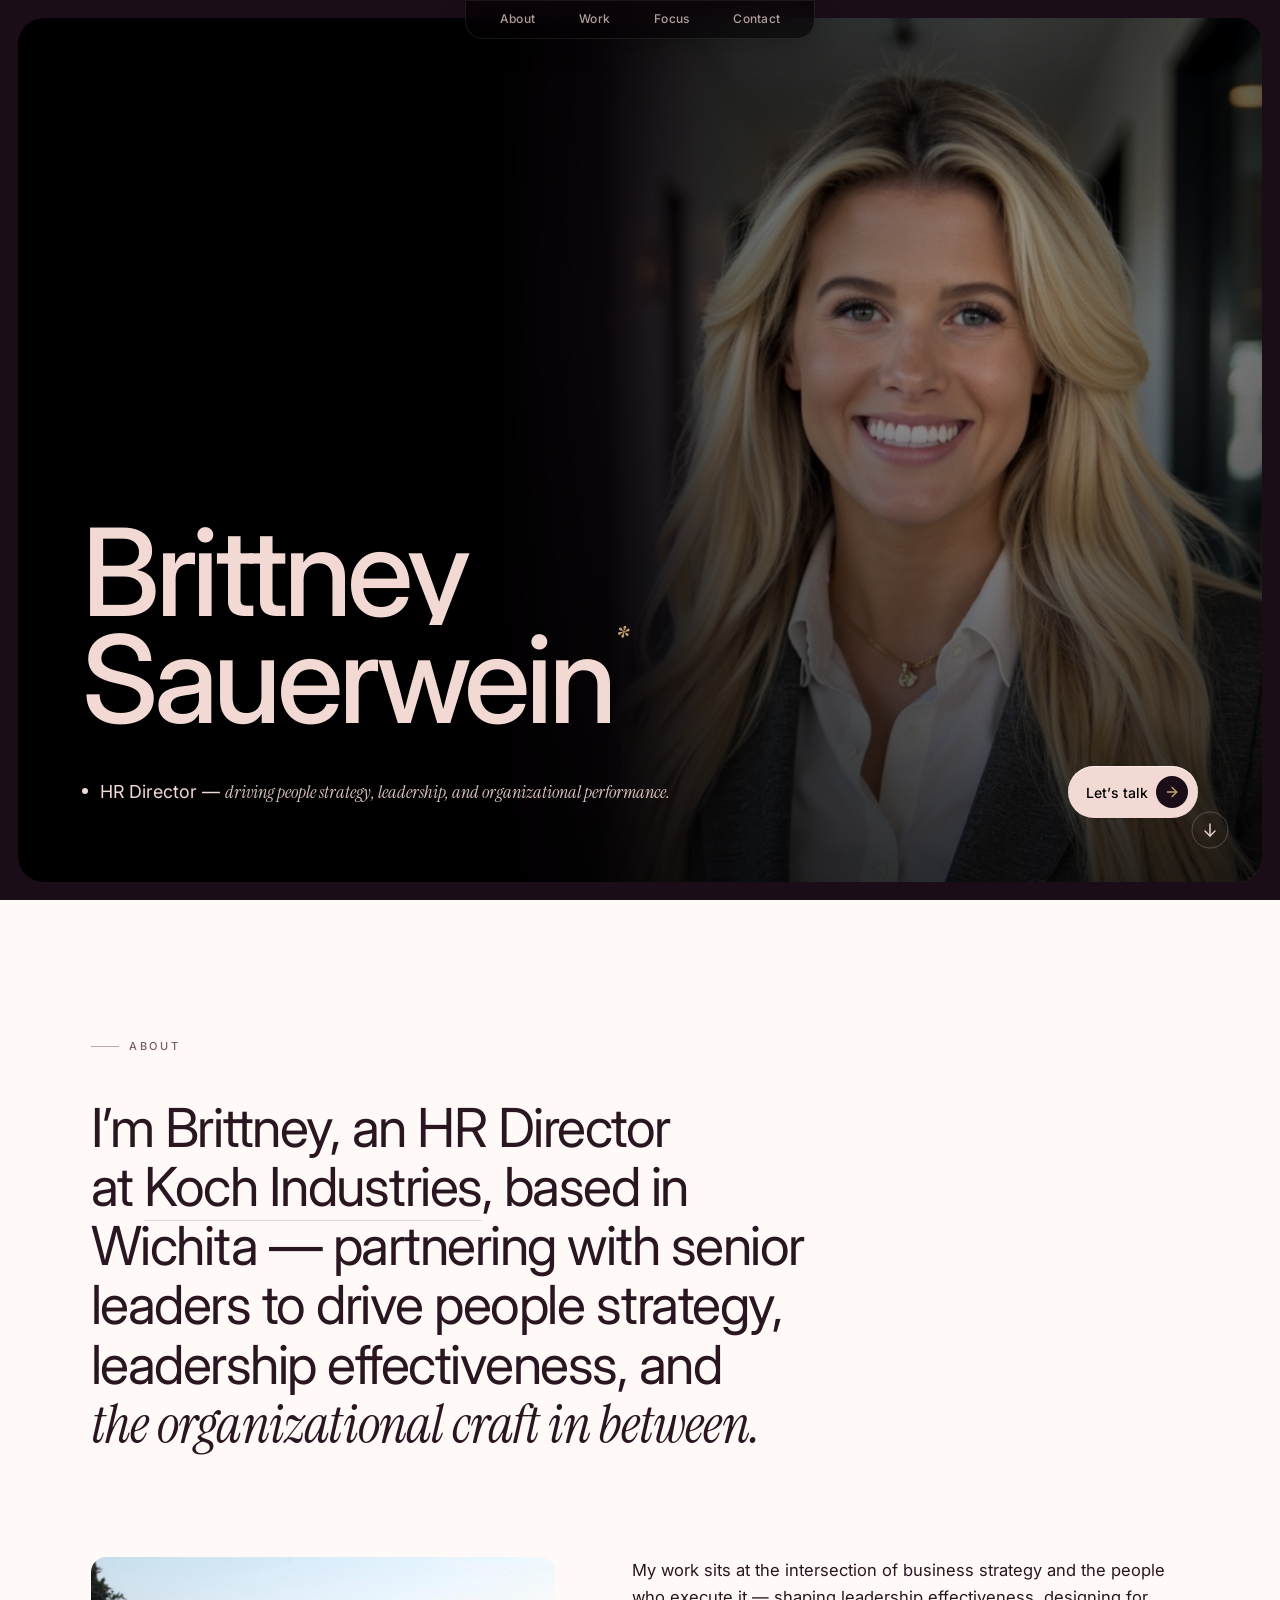
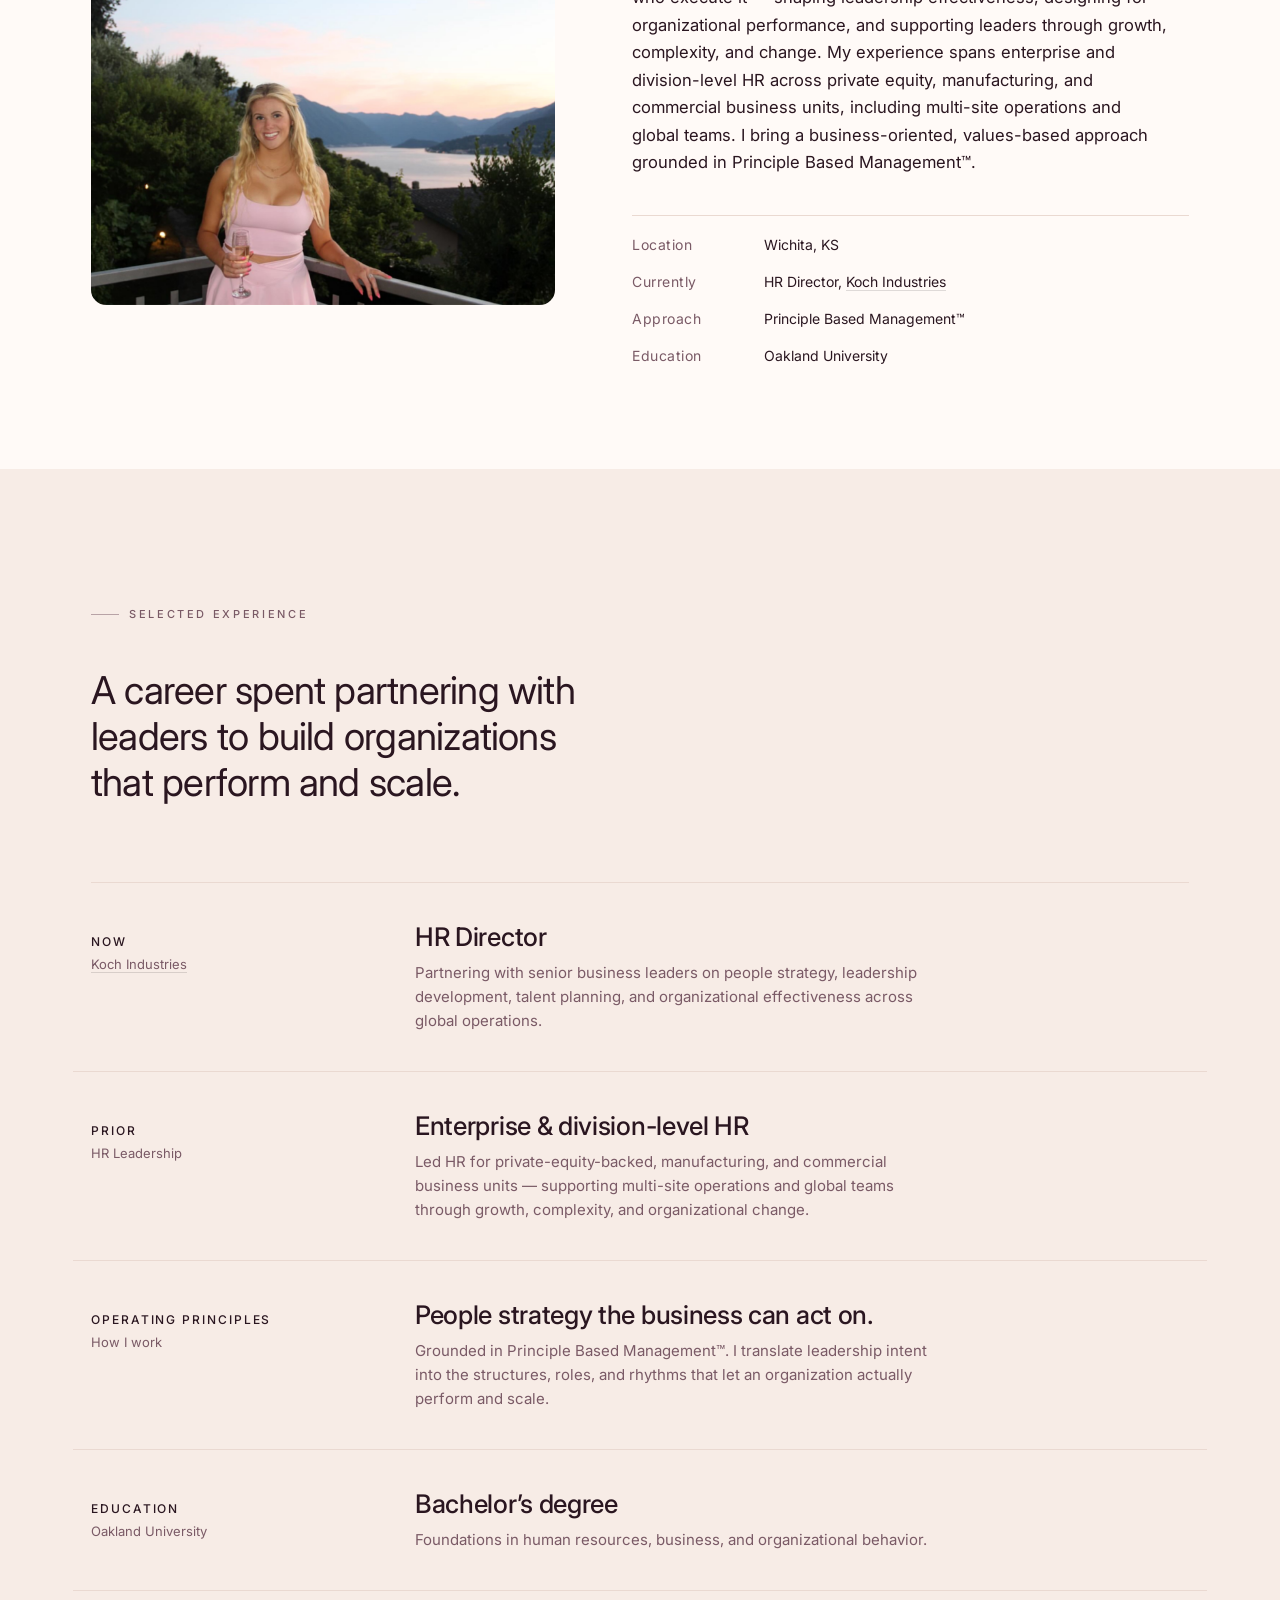
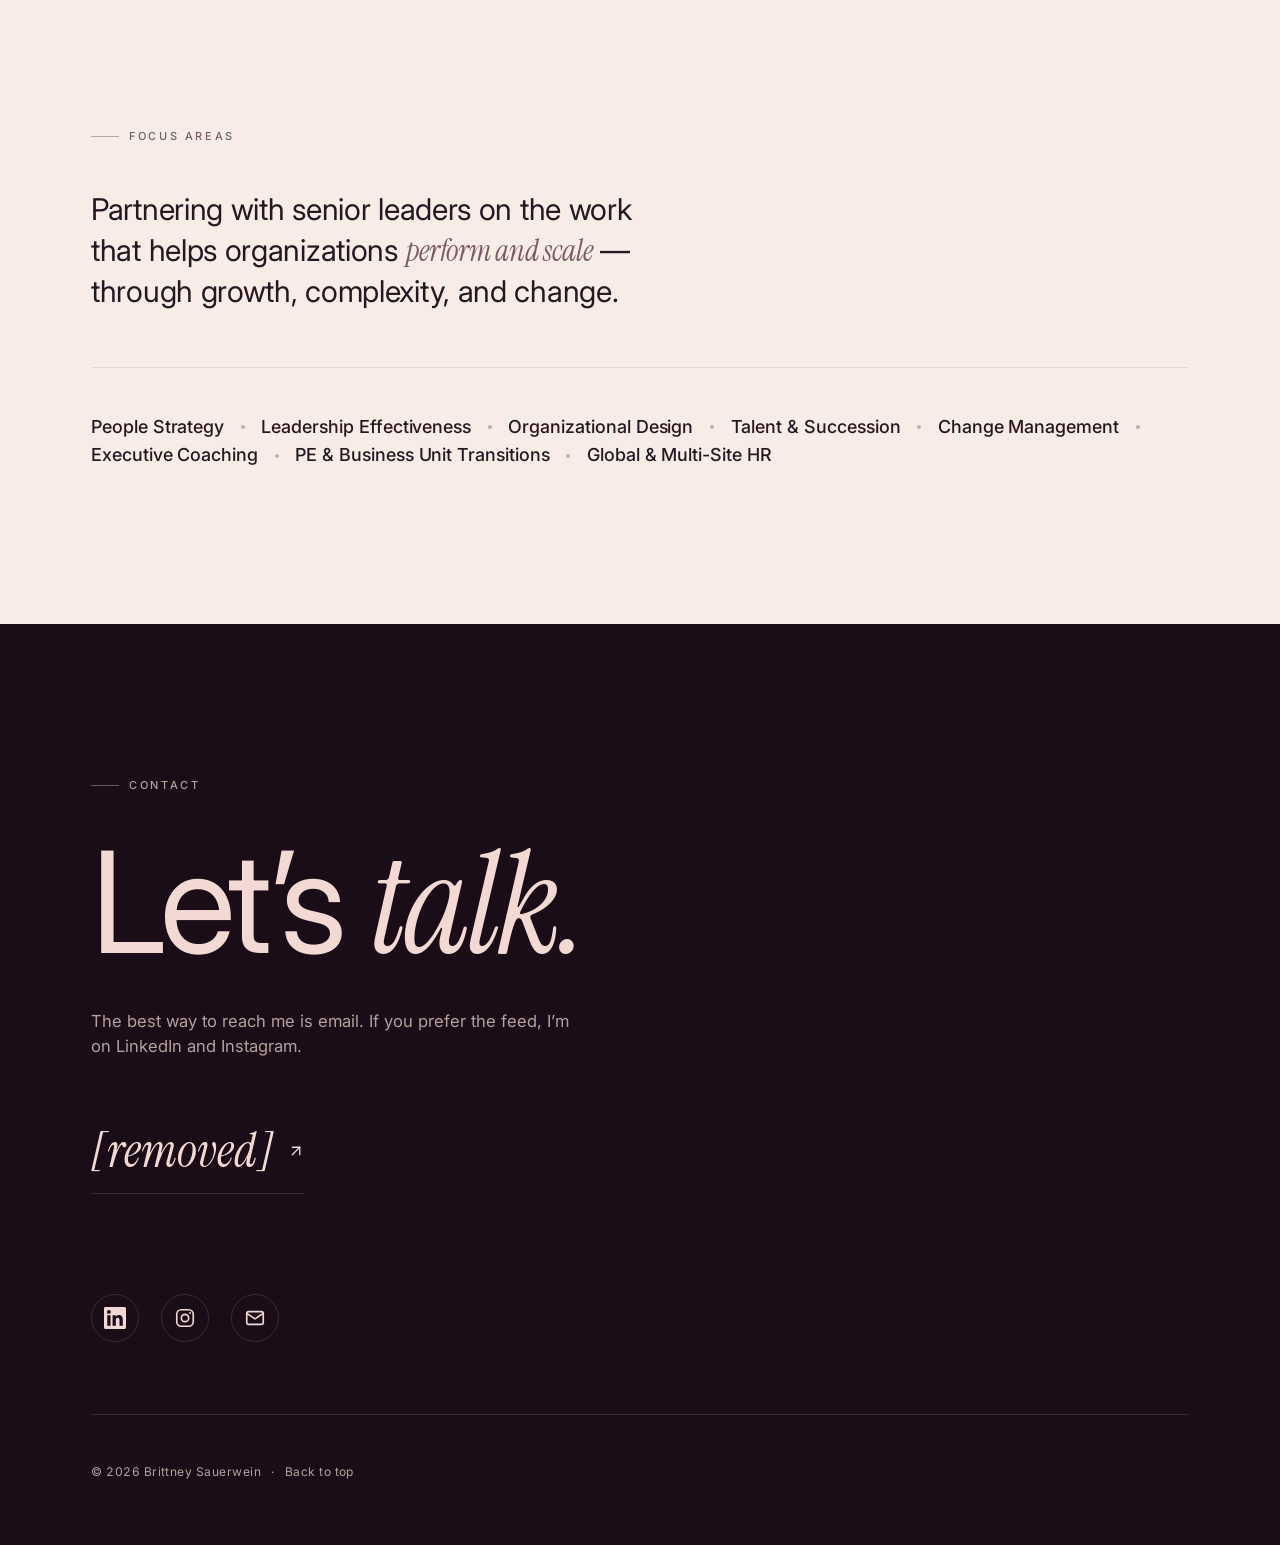
==== commit e0a96212: "Rework Industries section into Focus areas grounded in HR capabilities" ====
--- a/index.html
+++ b/index.html
@@ -63,7 +63,7 @@
     },
     "url": "https://brittneysauerwein.com/",
     "image": "https://brittneysauerwein.com/assets/portrait-about.jpg",
-    "email": "mailto:brittneysauerweinhr@gmail.com",
+    "email": "mailto:[removed]",
     "sameAs": [
       "https://www.linkedin.com/in/brittneysauerweinhr/",
       "https://www.instagram.com/brittsauerwein/"
@@ -266,8 +266,8 @@
         The best way to reach me is email. If you prefer the feed, I&rsquo;m on LinkedIn and Instagram.
       </p>
 
-      <a class="contact-email reveal" style="--reveal-i:3" href="mailto:brittneysauerweinhr@gmail.com" data-copy="brittneysauerweinhr@gmail.com">
-        <span class="contact-email-text">brittneysauerweinhr@gmail.com</span>
+      <a class="contact-email reveal" style="--reveal-i:3" href="mailto:[removed]" data-copy="[removed]">
+        <span class="contact-email-text">[removed]</span>
         <svg class="contact-email-icon" viewBox="0 0 24 24" width="18" height="18" fill="none" stroke="currentColor" stroke-width="1.75" stroke-linecap="round" stroke-linejoin="round" aria-hidden="true"><line x1="7" y1="17" x2="17" y2="7"></line><polyline points="7 7 17 7 17 17"></polyline></svg>
         <span class="contact-email-toast" aria-hidden="true">copied &mdash; <span style="font-style:normal;">&#10003;</span></span>
       </a>
@@ -284,7 +284,7 @@
           </a>
         </li>
         <li>
-          <a href="mailto:brittneysauerweinhr@gmail.com" aria-label="Email">
+          <a href="mailto:[removed]" aria-label="Email">
             <svg viewBox="0 0 24 24" width="22" height="22" fill="none" stroke="currentColor" stroke-width="1.8" stroke-linecap="round" stroke-linejoin="round" aria-hidden="true"><rect x="3" y="5" width="18" height="14" rx="2"/><polyline points="3 7 12 13 21 7"/></svg>
           </a>
         </li>
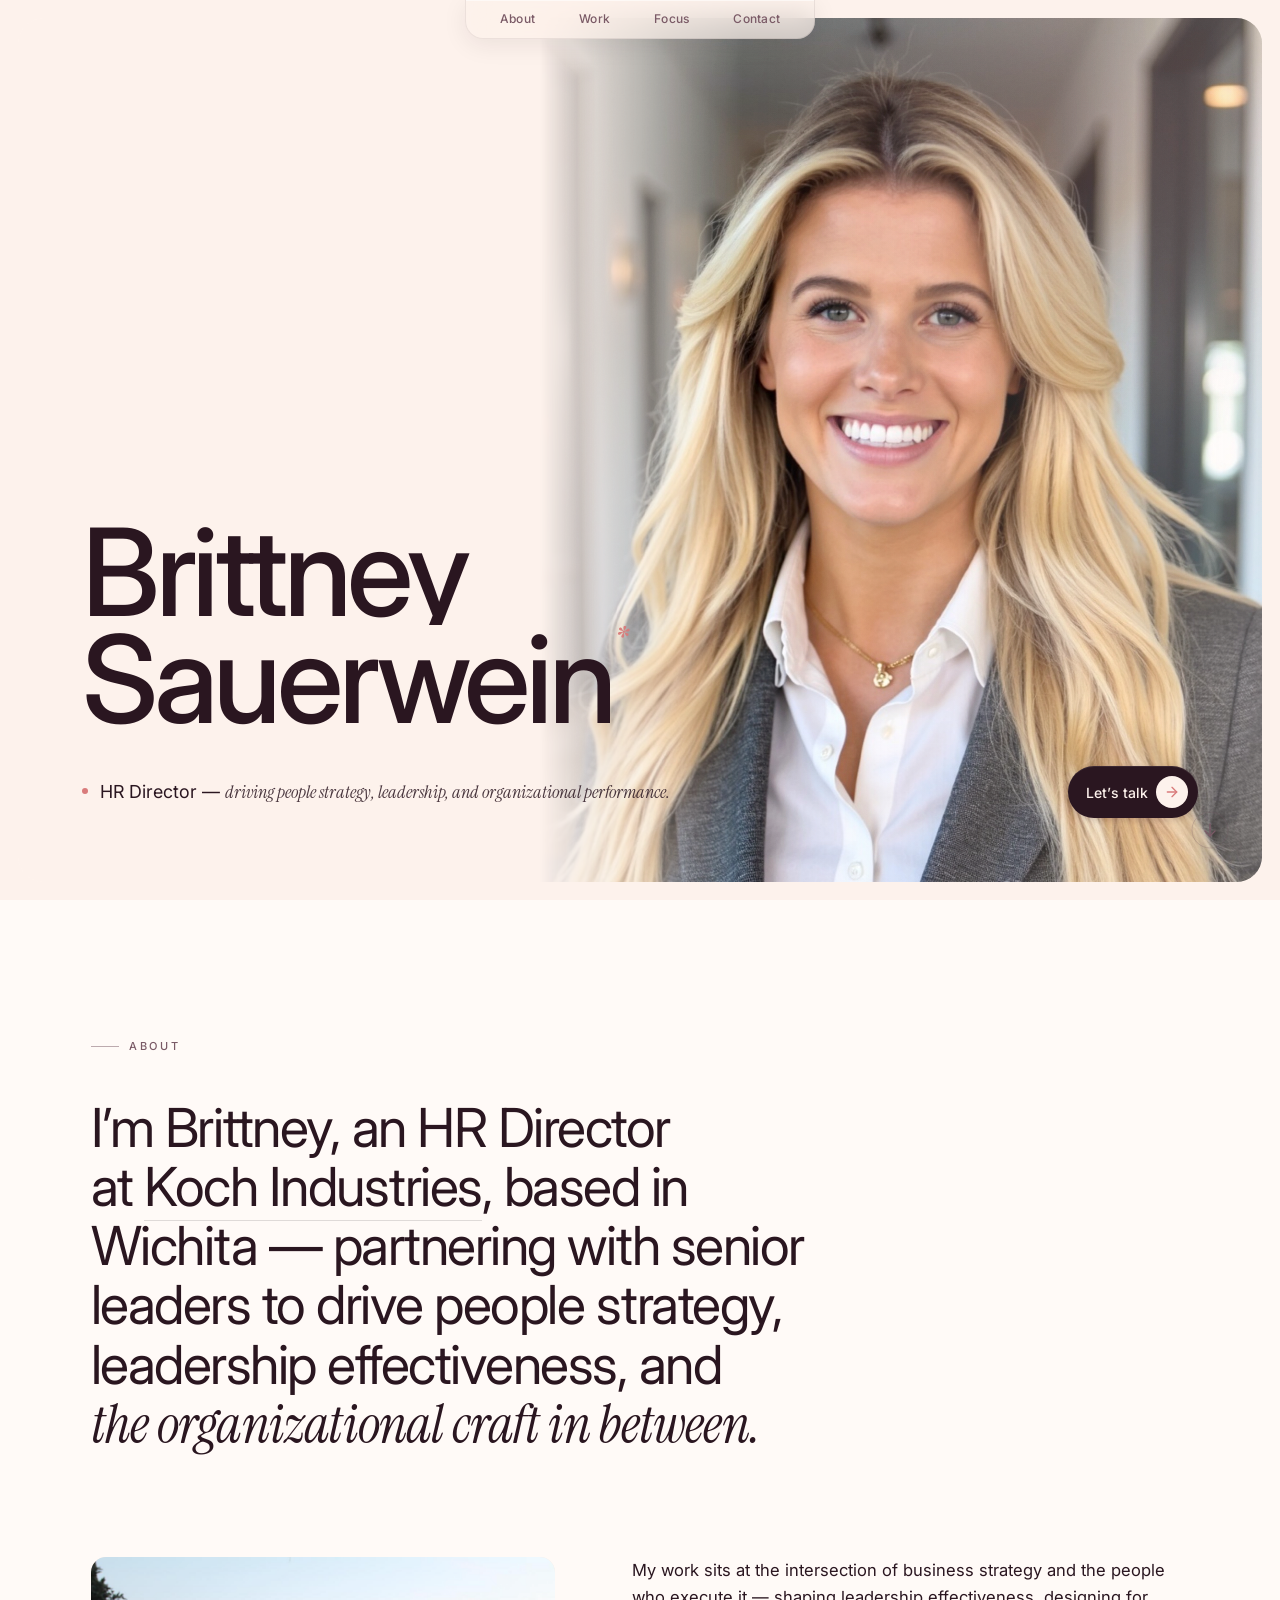
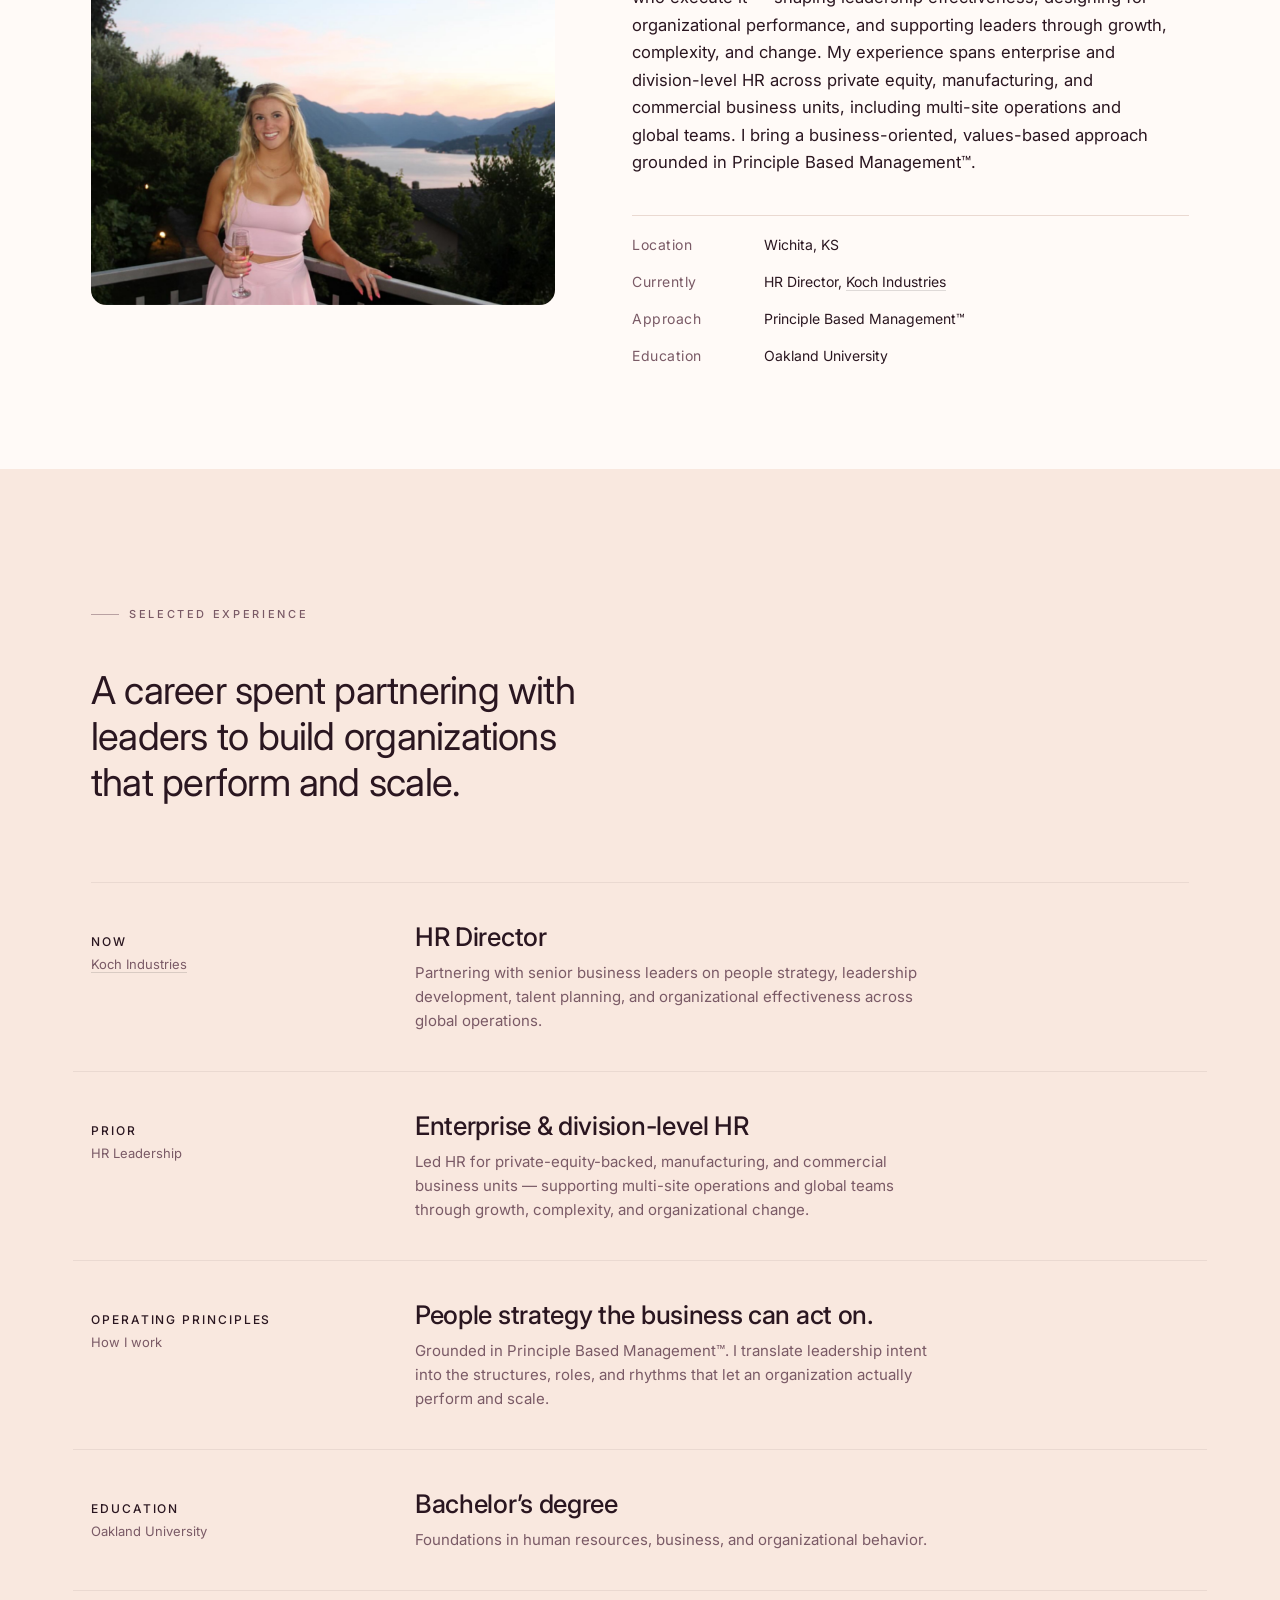
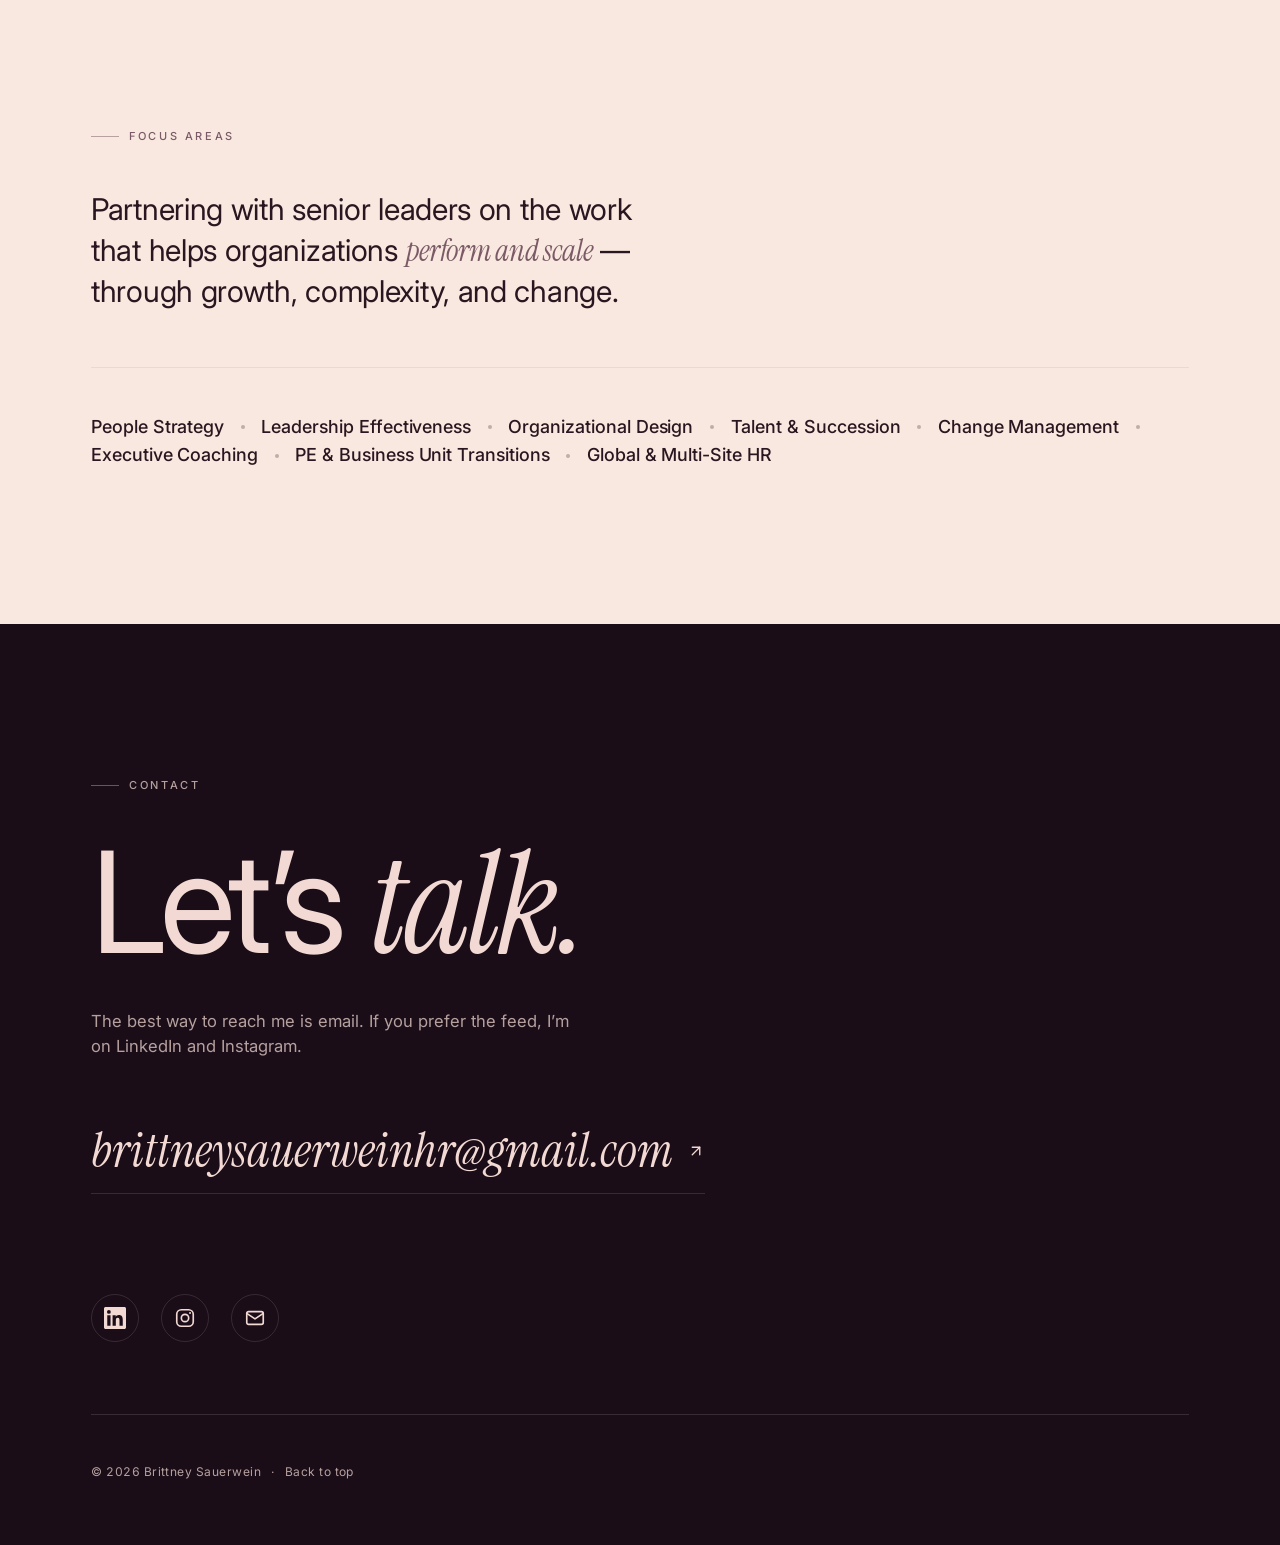
==== commit e1dfed97: "Airy v2 refresh: light blush hero, coral accent, rebuilt OG card Flips the hero from dark plum to a " ====
--- a/index.html
+++ b/index.html
@@ -4,7 +4,7 @@
   <meta charset="utf-8" />
   <meta name="viewport" content="width=device-width, initial-scale=1, viewport-fit=cover" />
   <meta name="color-scheme" content="dark light" />
-  <meta name="theme-color" content="#1a0d18" />
+  <meta name="theme-color" content="#fdf2ec" />
 
   <title>Brittney Sauerwein — HR Director</title>
   <meta name="description" content="Brittney Sauerwein is an HR Director based in Wichita, Kansas. Partnering with senior leaders to drive people strategy, leadership effectiveness, and organizational performance across global organizations." />
@@ -63,7 +63,7 @@
     },
     "url": "https://brittneysauerwein.com/",
     "image": "https://brittneysauerwein.com/assets/portrait-about.jpg",
-    "email": "mailto:[removed]",
+    "email": "mailto:brittneysauerweinhr@gmail.com",
     "sameAs": [
       "https://www.linkedin.com/in/brittneysauerweinhr/",
       "https://www.instagram.com/brittsauerwein/"
@@ -266,8 +266,8 @@
         The best way to reach me is email. If you prefer the feed, I&rsquo;m on LinkedIn and Instagram.
       </p>
 
-      <a class="contact-email reveal" style="--reveal-i:3" href="mailto:[removed]" data-copy="[removed]">
-        <span class="contact-email-text">[removed]</span>
+      <a class="contact-email reveal" style="--reveal-i:3" href="mailto:brittneysauerweinhr@gmail.com" data-copy="brittneysauerweinhr@gmail.com">
+        <span class="contact-email-text">brittneysauerweinhr@gmail.com</span>
         <svg class="contact-email-icon" viewBox="0 0 24 24" width="18" height="18" fill="none" stroke="currentColor" stroke-width="1.75" stroke-linecap="round" stroke-linejoin="round" aria-hidden="true"><line x1="7" y1="17" x2="17" y2="7"></line><polyline points="7 7 17 7 17 17"></polyline></svg>
         <span class="contact-email-toast" aria-hidden="true">copied &mdash; <span style="font-style:normal;">&#10003;</span></span>
       </a>
@@ -284,7 +284,7 @@
           </a>
         </li>
         <li>
-          <a href="mailto:[removed]" aria-label="Email">
+          <a href="mailto:brittneysauerweinhr@gmail.com" aria-label="Email">
             <svg viewBox="0 0 24 24" width="22" height="22" fill="none" stroke="currentColor" stroke-width="1.8" stroke-linecap="round" stroke-linejoin="round" aria-hidden="true"><rect x="3" y="5" width="18" height="14" rx="2"/><polyline points="3 7 12 13 21 7"/></svg>
           </a>
         </li>
--- a/styles.css
+++ b/styles.css
@@ -1,18 +1,19 @@
 /* ---------- Design tokens ---------- */
 :root {
   --bg-dark: #1a0d18;
-  --bg-dark-soft: #221020;
+  --bg-dark-soft: #2a1620;
   --cream: #f3d9d3;
   --cream-dim: rgba(243, 217, 211, 0.72);
   --cream-faint: rgba(243, 217, 211, 0.14);
-  --gold: #c9a572;
-
+
+  --bg-hero: #fdf2ec;
   --bg-light: #fffaf7;
-  --bg-alt: #f7ece6;
+  --bg-alt: #f9e8df;
   --ink: #2a1620;
   --ink-dim: #7a5a66;
   --ink-faint: #bfa7ae;
   --rule: #ead9d1;
+  --accent: #d97b7b;
 
   --ease: cubic-bezier(0.16, 1, 0.3, 1);
   --ease-soft: cubic-bezier(0.22, 1, 0.36, 1);
@@ -39,7 +40,7 @@
   font-family: var(--sans);
   font-optical-sizing: auto;
   color: var(--ink);
-  background: var(--bg-dark);
+  background: var(--bg-hero);
   -webkit-font-smoothing: antialiased;
   -moz-osx-font-smoothing: grayscale;
   text-rendering: optimizeLegibility;
@@ -121,7 +122,7 @@
   min-height: 100vh;
   min-height: 100svh;
   padding: clamp(10px, 1.5vw, 18px);
-  background: var(--bg-dark);
+  background: var(--bg-hero);
 }
 .hero-frame {
   position: relative;
@@ -131,7 +132,7 @@
   border-radius: clamp(14px, 2vw, 28px);
   overflow: hidden;
   isolation: isolate;
-  background: var(--bg-dark-soft);
+  background: var(--bg-hero);
 }
 .hero-media {
   position: absolute;
@@ -144,14 +145,14 @@
   height: 100%;
   object-fit: cover;
   object-position: 50% 25%;
-  filter: grayscale(0.08) contrast(1.04) brightness(0.5) saturate(1.02);
+  filter: contrast(1.02) brightness(1) saturate(1.05);
   transform: scale(1.12);
   animation: hero-img-in 1600ms var(--ease-ios) 120ms forwards;
 }
 @keyframes hero-img-in {
   to {
     transform: scale(1);
-    filter: grayscale(0.08) contrast(1.04) brightness(0.72) saturate(1.02);
+    filter: contrast(1.02) brightness(1) saturate(1.05);
   }
 }
 
@@ -160,9 +161,12 @@
   inset: 0;
   z-index: 1;
   background:
-    radial-gradient(120% 80% at 20% 40%, rgba(0,0,0,0.6), transparent 60%),
-    linear-gradient(180deg, rgba(0,0,0,0.55) 0%, rgba(0,0,0,0.15) 38%, rgba(0,0,0,0.7) 100%),
-    linear-gradient(90deg, rgba(0,0,0,0.7) 0%, rgba(0,0,0,0.1) 55%, rgba(0,0,0,0.4) 100%);
+    /* bottom-left blush wash keeps title legible over the photo on mobile */
+    radial-gradient(130% 85% at 0% 100%, rgba(253,242,236,0.88), rgba(253,242,236,0) 55%),
+    /* top-right warm coral glow for a bubbly lift */
+    radial-gradient(70% 60% at 92% 8%, rgba(217,123,123,0.18), rgba(217,123,123,0) 60%),
+    /* subtle peach edge fade at the very bottom */
+    linear-gradient(180deg, rgba(253,242,236,0) 62%, rgba(253,242,236,0.35) 100%);
   pointer-events: none;
 }
 .hero-noise {
@@ -170,9 +174,9 @@
   inset: 0;
   z-index: 2;
   pointer-events: none;
-  opacity: 0.18;
+  opacity: 0.10;
   mix-blend-mode: overlay;
-  background-image: url("data:image/svg+xml;utf8,<svg xmlns='http://www.w3.org/2000/svg' width='220' height='220'><filter id='n'><feTurbulence type='fractalNoise' baseFrequency='0.9' numOctaves='3' stitchTiles='stitch'/><feColorMatrix values='0 0 0 0 0.95  0 0 0 0 0.85  0 0 0 0 0.83  0 0 0 0.7 0'/></filter><rect width='100%25' height='100%25' filter='url(%23n)'/></svg>");
+  background-image: url("data:image/svg+xml;utf8,<svg xmlns='http://www.w3.org/2000/svg' width='220' height='220'><filter id='n'><feTurbulence type='fractalNoise' baseFrequency='0.9' numOctaves='3' stitchTiles='stitch'/><feColorMatrix values='0 0 0 0 0.85  0 0 0 0 0.55  0 0 0 0 0.55  0 0 0 0.5 0'/></filter><rect width='100%25' height='100%25' filter='url(%23n)'/></svg>");
 }
 
 /* ---------- Nav (glass pill with scroll-tracking materials) ---------- */
@@ -182,16 +186,16 @@
   left: 50%;
   transform: translateX(-50%) translateY(-6px) scale(0.96);
   z-index: 40;
-  background: rgba(0,0,0,0.58);
+  background: rgba(253,242,236,0.68);
   backdrop-filter: blur(14px) saturate(160%);
   -webkit-backdrop-filter: blur(14px) saturate(160%);
   border-bottom-left-radius: 18px;
   border-bottom-right-radius: 18px;
-  border: var(--hairline) solid rgba(243,217,211,0.1);
+  border: var(--hairline) solid rgba(42,22,32,0.08);
   border-top: 0;
   box-shadow:
-    inset 0 1px 0 rgba(243,217,211,0.08),
-    0 6px 24px rgba(0,0,0,0.25);
+    inset 0 1px 0 rgba(255,255,255,0.55),
+    0 6px 24px rgba(42,22,32,0.08);
   padding: 10px clamp(18px, 3vw, 34px);
   display: flex;
   gap: clamp(18px, 4vw, 44px);
@@ -248,7 +252,7 @@
 .nav.is-compact.is-dark .nav-dot { background: var(--cream); }
 
 .nav-link {
-  color: var(--cream-dim);
+  color: var(--ink-dim);
   font-size: 12px;
   letter-spacing: 0.02em;
   font-weight: 500;
@@ -256,7 +260,7 @@
   transition: color 220ms var(--ease);
 }
 .nav-link:hover,
-.nav-link:focus-visible { color: var(--cream); }
+.nav-link:focus-visible { color: var(--ink); }
 
 .nav-dot {
   position: absolute;
@@ -265,7 +269,7 @@
   width: 4px;
   height: 4px;
   border-radius: 999px;
-  background: var(--cream);
+  background: var(--ink);
   opacity: 0;
   transform: translateX(-50%);
   transition:
@@ -287,7 +291,7 @@
   justify-content: flex-end;
 }
 .hero-title {
-  color: var(--cream);
+  color: var(--ink);
   font-weight: 500;
   font-size: clamp(52px, 9.5vw, 148px);
   line-height: 0.88;
@@ -325,11 +329,11 @@
   border-radius: 999px;
   pointer-events: none;
   z-index: 4;
-  background: radial-gradient(closest-side, rgba(243,217,211,0.18), rgba(243,217,211,0) 70%);
+  background: radial-gradient(closest-side, rgba(217,123,123,0.28), rgba(217,123,123,0) 70%);
   opacity: 0;
   transition: opacity 300ms var(--ease);
   will-change: transform, opacity;
-  mix-blend-mode: screen;
+  mix-blend-mode: multiply;
 }
 .hero.is-hovering .hero-glow { opacity: 1; }
 
@@ -339,7 +343,7 @@
   font-size: 0.3em;
   vertical-align: top;
   margin-left: 0.02em;
-  color: var(--gold);
+  color: var(--accent);
   opacity: 0.95;
   text-decoration: none;
   transition: opacity 220ms var(--ease), transform 320ms var(--ease-ios);
@@ -360,7 +364,7 @@
 @keyframes fade-up { to { opacity: 1; transform: translateY(0); } }
 
 .hero-tagline {
-  color: var(--cream);
+  color: var(--ink);
   font-size: clamp(14px, 1.4vw, 18px);
   line-height: 1.5;
   max-width: 58ch;
@@ -372,8 +376,8 @@
   font-family: var(--serif);
   font-style: italic;
   font-weight: 400;
-  color: var(--cream);
-  opacity: 0.9;
+  color: var(--ink);
+  opacity: 0.85;
 }
 .eyebrow-dot {
   position: absolute;
@@ -382,7 +386,7 @@
   width: 6px;
   height: 6px;
   border-radius: 999px;
-  background: var(--cream);
+  background: var(--accent);
 }
 
 .hero-cta {
@@ -391,8 +395,8 @@
   gap: 8px;
   padding: 10px 10px 10px 18px;
   border-radius: 999px;
-  background: var(--cream);
-  color: #000;
+  background: var(--ink);
+  color: var(--bg-hero);
   font-size: 14px;
   font-weight: 500;
   letter-spacing: 0.01em;
@@ -404,15 +408,15 @@
   opacity: 0;
   animation: fade-up 820ms var(--ease-ios) 940ms forwards;
   box-shadow:
-    inset 0 1px 0 rgba(255,255,255,0.6),
-    0 1px 0 rgba(0,0,0,0.06);
+    inset 0 1px 0 rgba(255,255,255,0.08),
+    0 2px 6px rgba(42,22,32,0.18);
   will-change: transform;
 }
 .hero-cta:hover {
   gap: 14px;
   box-shadow:
-    inset 0 1px 0 rgba(255,255,255,0.7),
-    0 6px 24px rgba(243,217,211,0.32);
+    inset 0 1px 0 rgba(255,255,255,0.12),
+    0 10px 28px rgba(217,123,123,0.34);
 }
 .hero-cta:active { transform: scale(0.97); }
 .hero-cta-dot {
@@ -422,13 +426,13 @@
   width: 32px;
   height: 32px;
   border-radius: 999px;
-  background: var(--bg-dark);
-  color: var(--gold);
+  background: var(--bg-hero);
+  color: var(--accent);
   transition: transform 360ms var(--ease-ios), filter 360ms var(--ease);
 }
 .hero-cta:hover .hero-cta-dot {
   transform: rotate(-45deg) scale(1.05);
-  filter: drop-shadow(0 0 10px rgba(201,165,114,0.55));
+  filter: drop-shadow(0 0 10px rgba(217,123,123,0.65));
 }
 
 /* Scroll indicator ring */
@@ -439,7 +443,7 @@
   z-index: 6;
   width: 40px;
   height: 40px;
-  color: var(--cream);
+  color: var(--ink-dim);
   opacity: 0;
   transform: translateY(6px);
   animation: fade-up 900ms var(--ease-ios) 1300ms forwards;
@@ -529,17 +533,19 @@
   }
   .hero-media {
     left: auto;
-    width: 54%;
-    mask-image: linear-gradient(to right, transparent 0%, rgba(0,0,0,0.4) 8%, #000 22%, #000 100%);
-    -webkit-mask-image: linear-gradient(to right, transparent 0%, rgba(0,0,0,0.4) 8%, #000 22%, #000 100%);
+    width: 58%;
+    mask-image: linear-gradient(to right, transparent 0%, rgba(0,0,0,0.4) 10%, #000 28%, #000 100%);
+    -webkit-mask-image: linear-gradient(to right, transparent 0%, rgba(0,0,0,0.4) 10%, #000 28%, #000 100%);
   }
   .hero-media img {
-    object-position: 50% 28%;
+    object-position: 50% 22%;
   }
   .hero-overlay {
     background:
-      linear-gradient(90deg, #000 0%, #000 38%, rgba(0,0,0,0.45) 55%, rgba(0,0,0,0.1) 78%, rgba(0,0,0,0.4) 100%),
-      linear-gradient(180deg, rgba(0,0,0,0.25) 0%, rgba(0,0,0,0) 35%, rgba(0,0,0,0.7) 100%);
+      /* soft right-edge blush fade so the photo melts into the frame */
+      linear-gradient(90deg, rgba(253,242,236,0) 0%, rgba(253,242,236,0) 60%, rgba(253,242,236,0.28) 100%),
+      /* coral glow top-right */
+      radial-gradient(55% 60% at 88% 12%, rgba(217,123,123,0.16), rgba(217,123,123,0) 60%);
   }
 }
 
@@ -930,7 +936,7 @@
     opacity: 1 !important;
     transform: none !important;
   }
-  .hero-media img { transform: none; filter: grayscale(0.08) contrast(1.04) brightness(0.72) saturate(1.02); }
+  .hero-media img { transform: none; filter: contrast(1.02) brightness(1) saturate(1.05); }
   .about-figure img { animation: none; }
   .scroll-ring-arrow { animation: none; }
 }
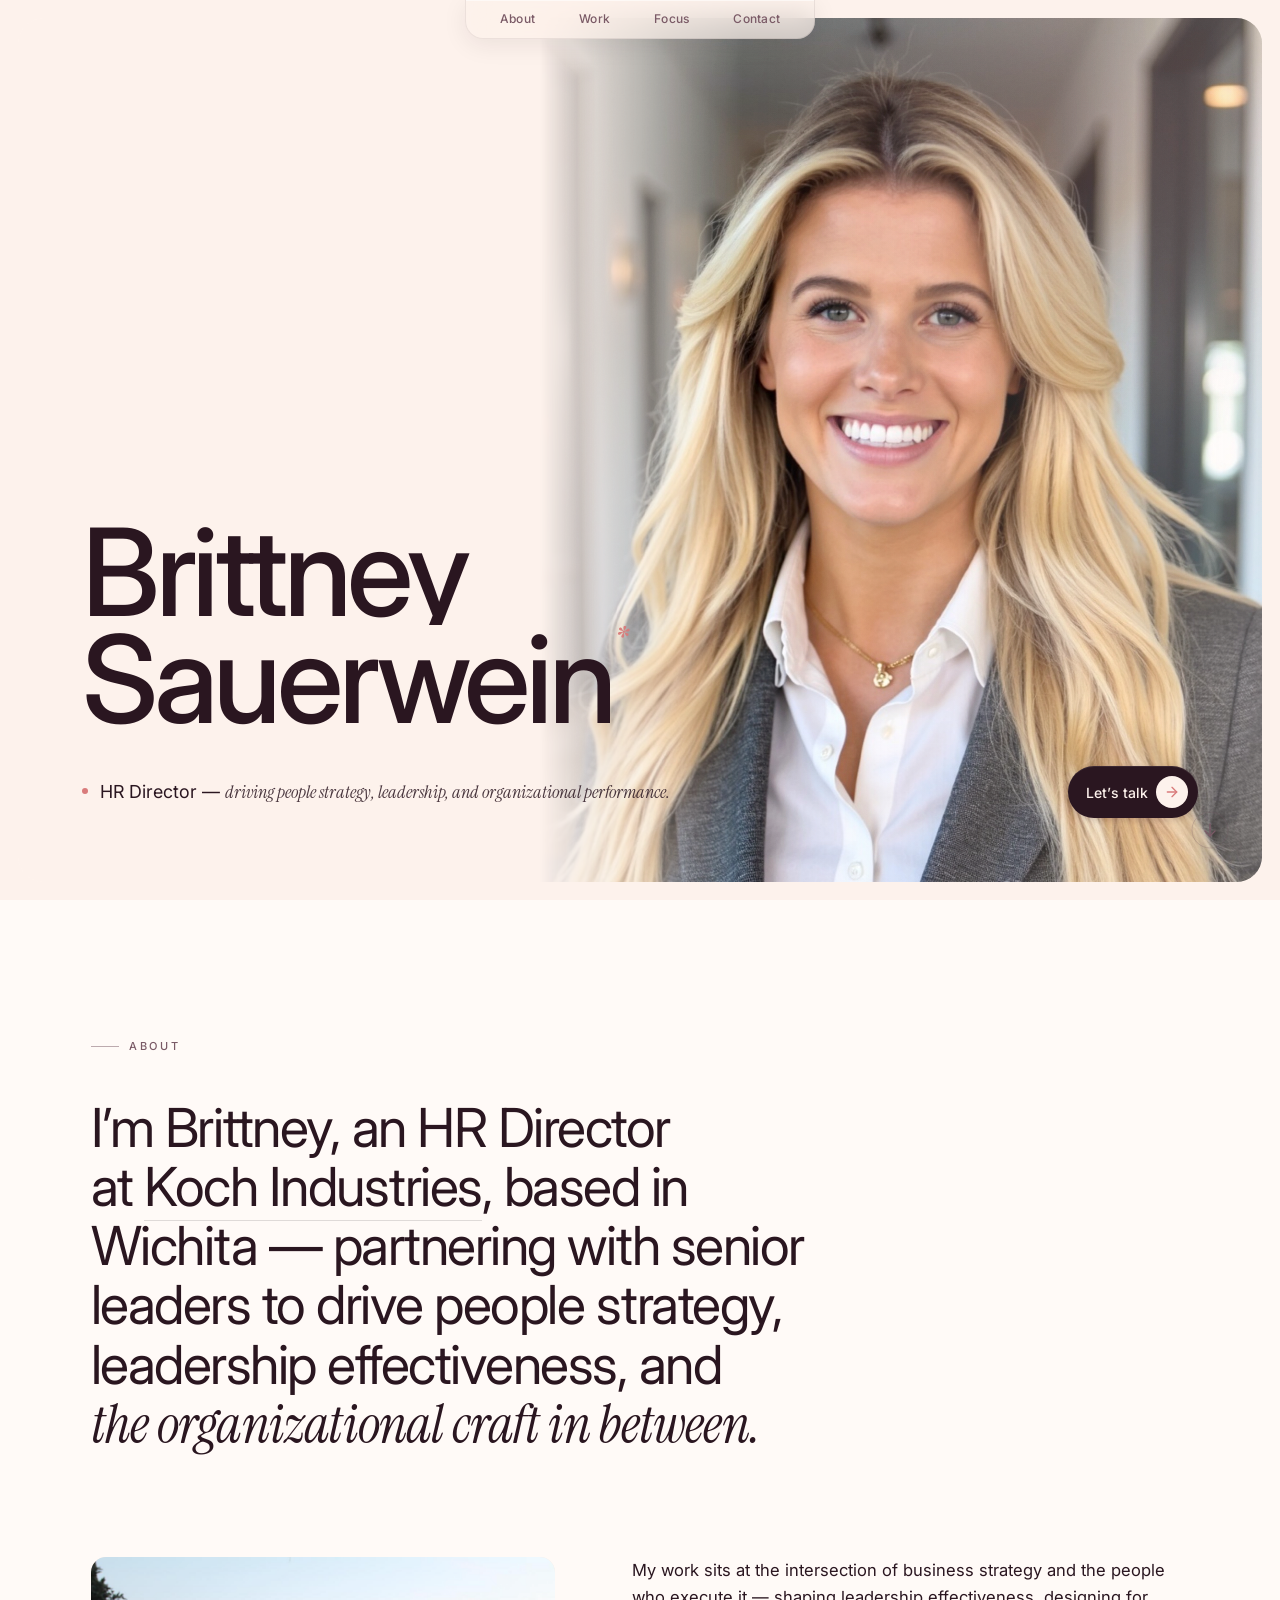
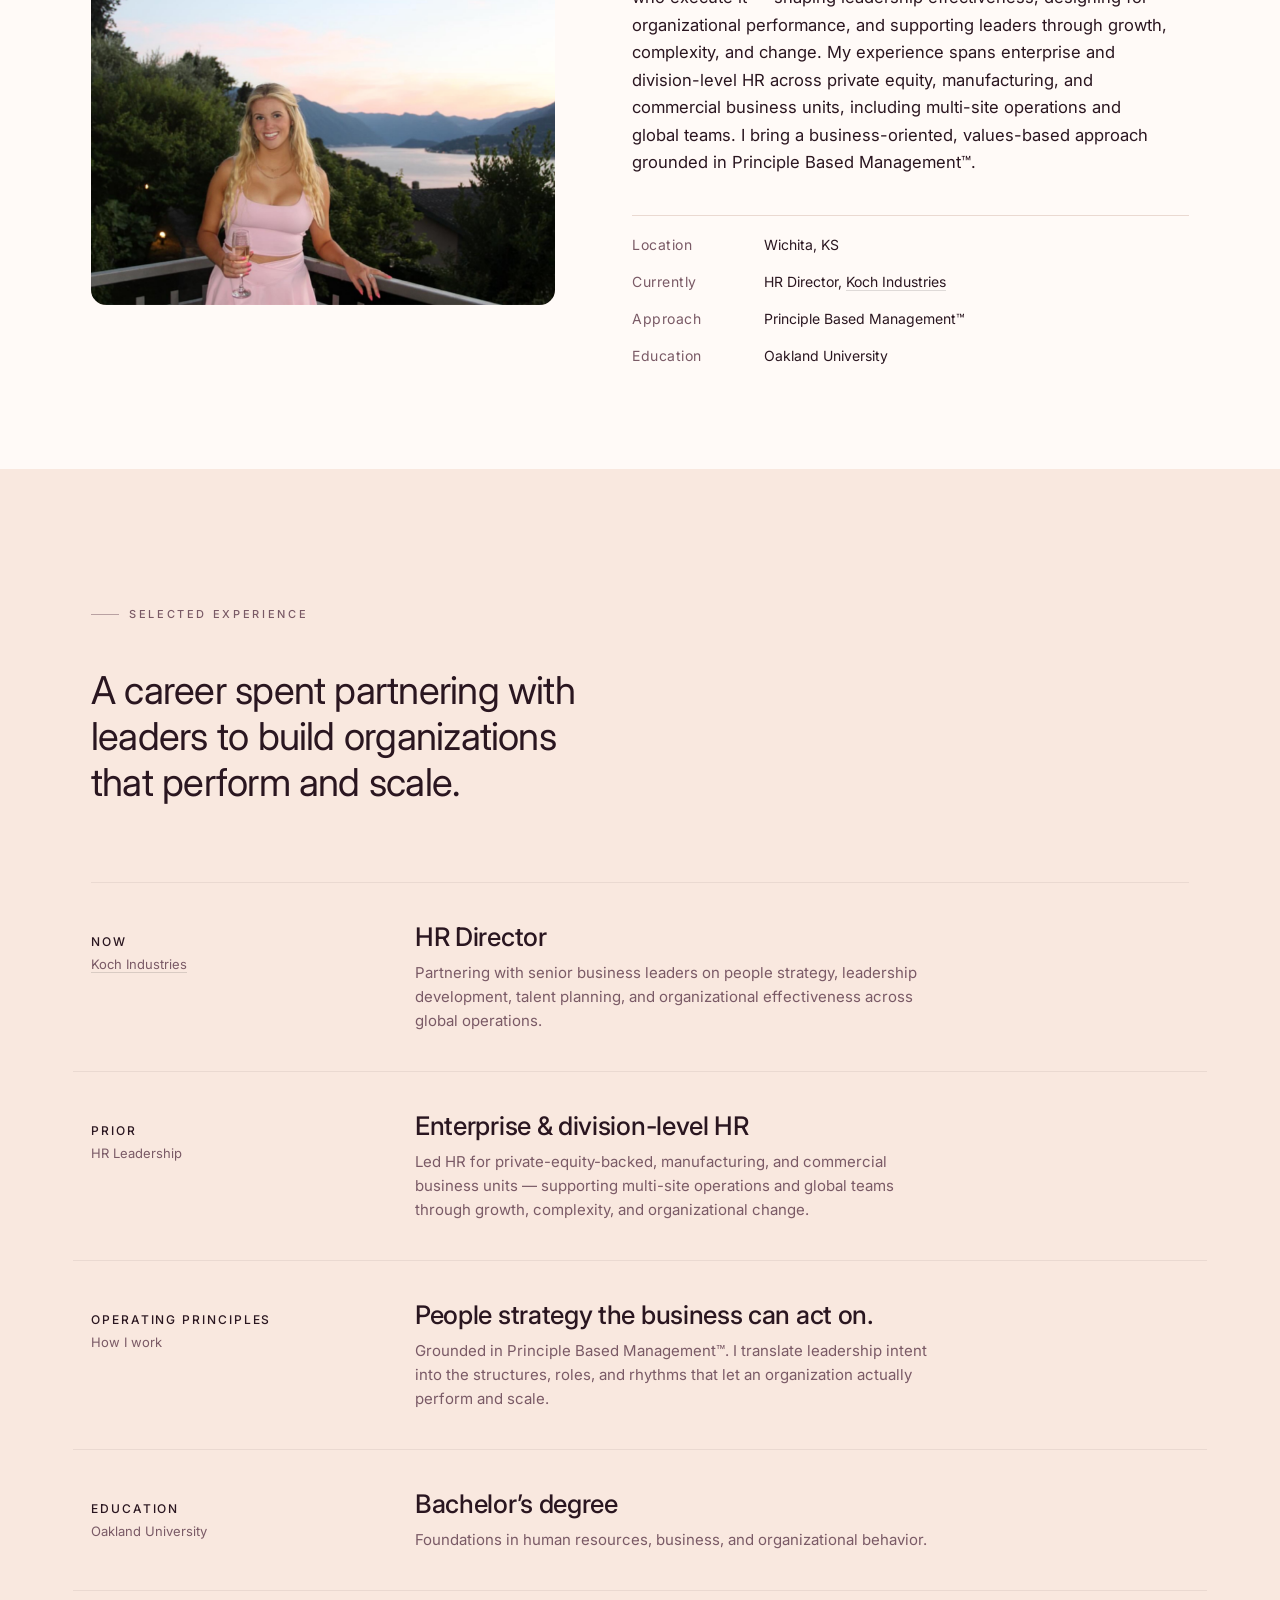
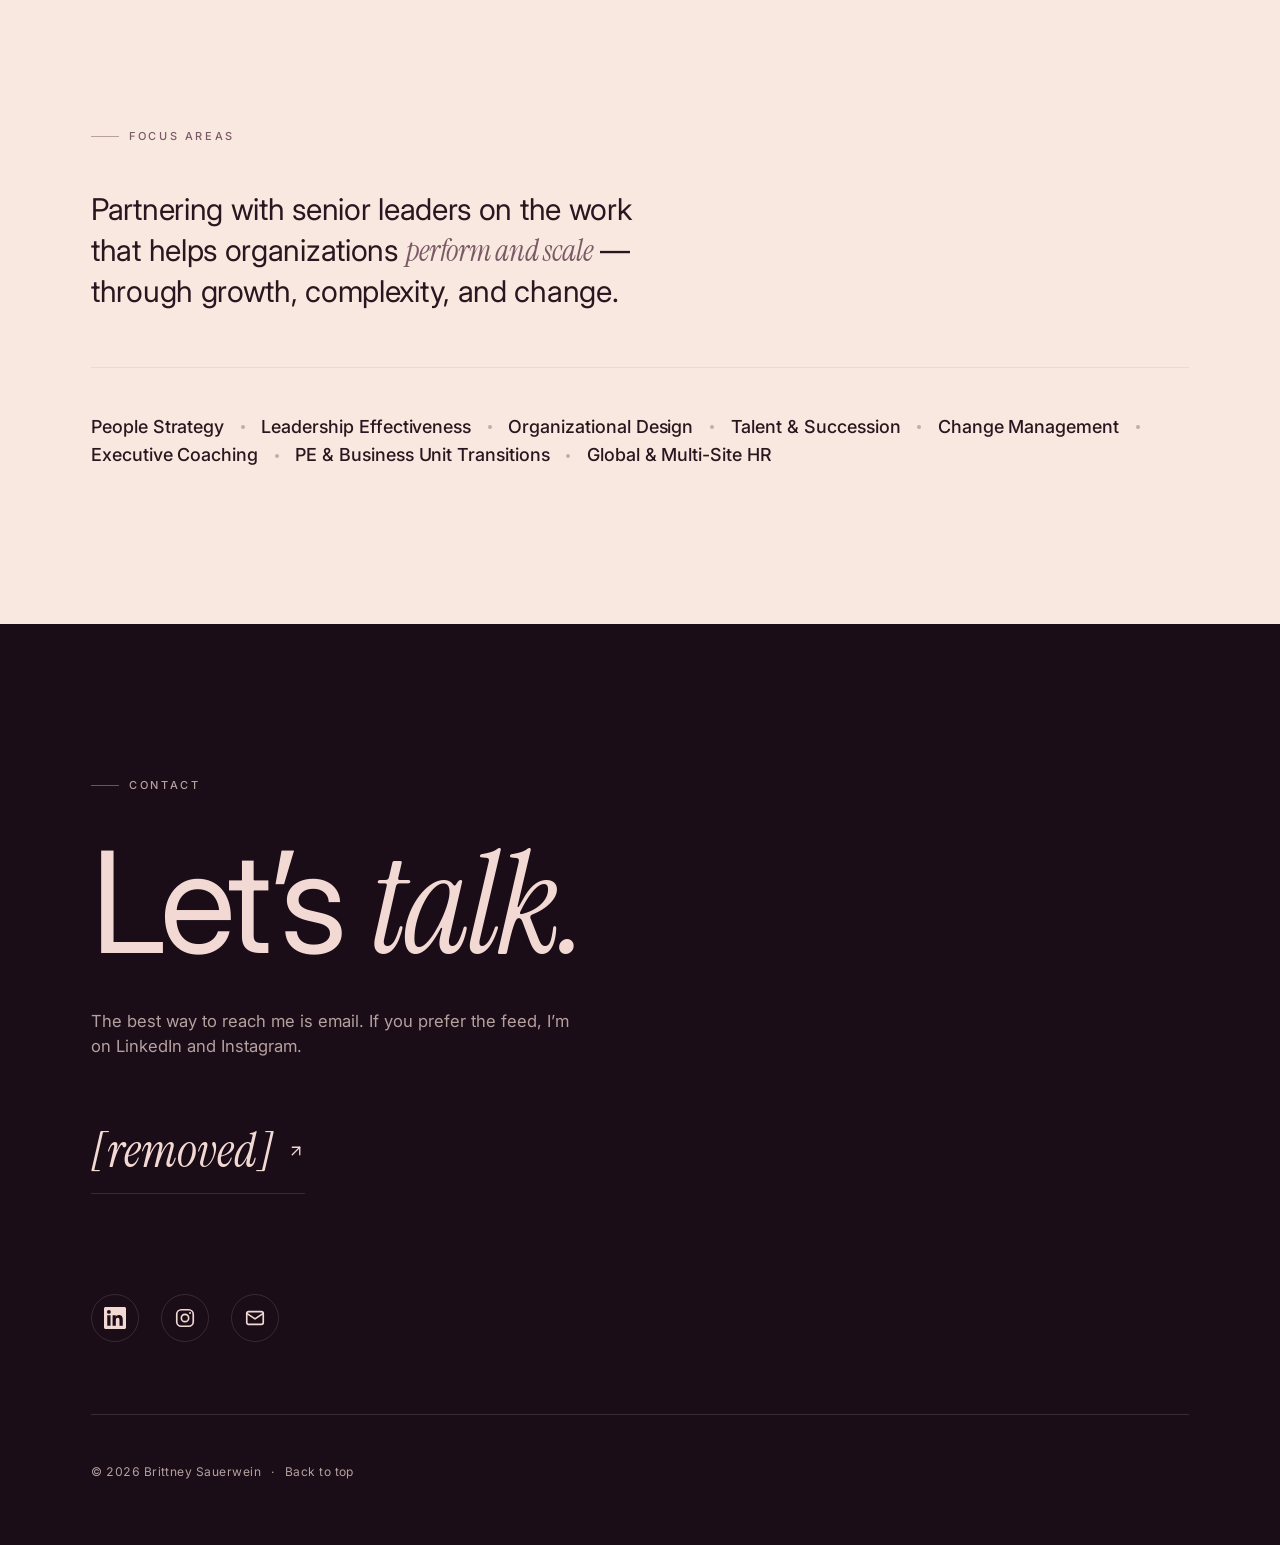
==== commit 68f42e56: "Airy v2 refresh: light blush hero, coral accent, rebuilt OG card Flips the hero from dark plum to a " ====
--- a/index.html
+++ b/index.html
@@ -63,7 +63,7 @@
     },
     "url": "https://brittneysauerwein.com/",
     "image": "https://brittneysauerwein.com/assets/portrait-about.jpg",
-    "email": "mailto:brittneysauerweinhr@gmail.com",
+    "email": "mailto:[removed]",
     "sameAs": [
       "https://www.linkedin.com/in/brittneysauerweinhr/",
       "https://www.instagram.com/brittsauerwein/"
@@ -266,8 +266,8 @@
         The best way to reach me is email. If you prefer the feed, I&rsquo;m on LinkedIn and Instagram.
       </p>
 
-      <a class="contact-email reveal" style="--reveal-i:3" href="mailto:brittneysauerweinhr@gmail.com" data-copy="brittneysauerweinhr@gmail.com">
-        <span class="contact-email-text">brittneysauerweinhr@gmail.com</span>
+      <a class="contact-email reveal" style="--reveal-i:3" href="mailto:[removed]" data-copy="[removed]">
+        <span class="contact-email-text">[removed]</span>
         <svg class="contact-email-icon" viewBox="0 0 24 24" width="18" height="18" fill="none" stroke="currentColor" stroke-width="1.75" stroke-linecap="round" stroke-linejoin="round" aria-hidden="true"><line x1="7" y1="17" x2="17" y2="7"></line><polyline points="7 7 17 7 17 17"></polyline></svg>
         <span class="contact-email-toast" aria-hidden="true">copied &mdash; <span style="font-style:normal;">&#10003;</span></span>
       </a>
@@ -284,7 +284,7 @@
           </a>
         </li>
         <li>
-          <a href="mailto:brittneysauerweinhr@gmail.com" aria-label="Email">
+          <a href="mailto:[removed]" aria-label="Email">
             <svg viewBox="0 0 24 24" width="22" height="22" fill="none" stroke="currentColor" stroke-width="1.8" stroke-linecap="round" stroke-linejoin="round" aria-hidden="true"><rect x="3" y="5" width="18" height="14" rx="2"/><polyline points="3 7 12 13 21 7"/></svg>
           </a>
         </li>
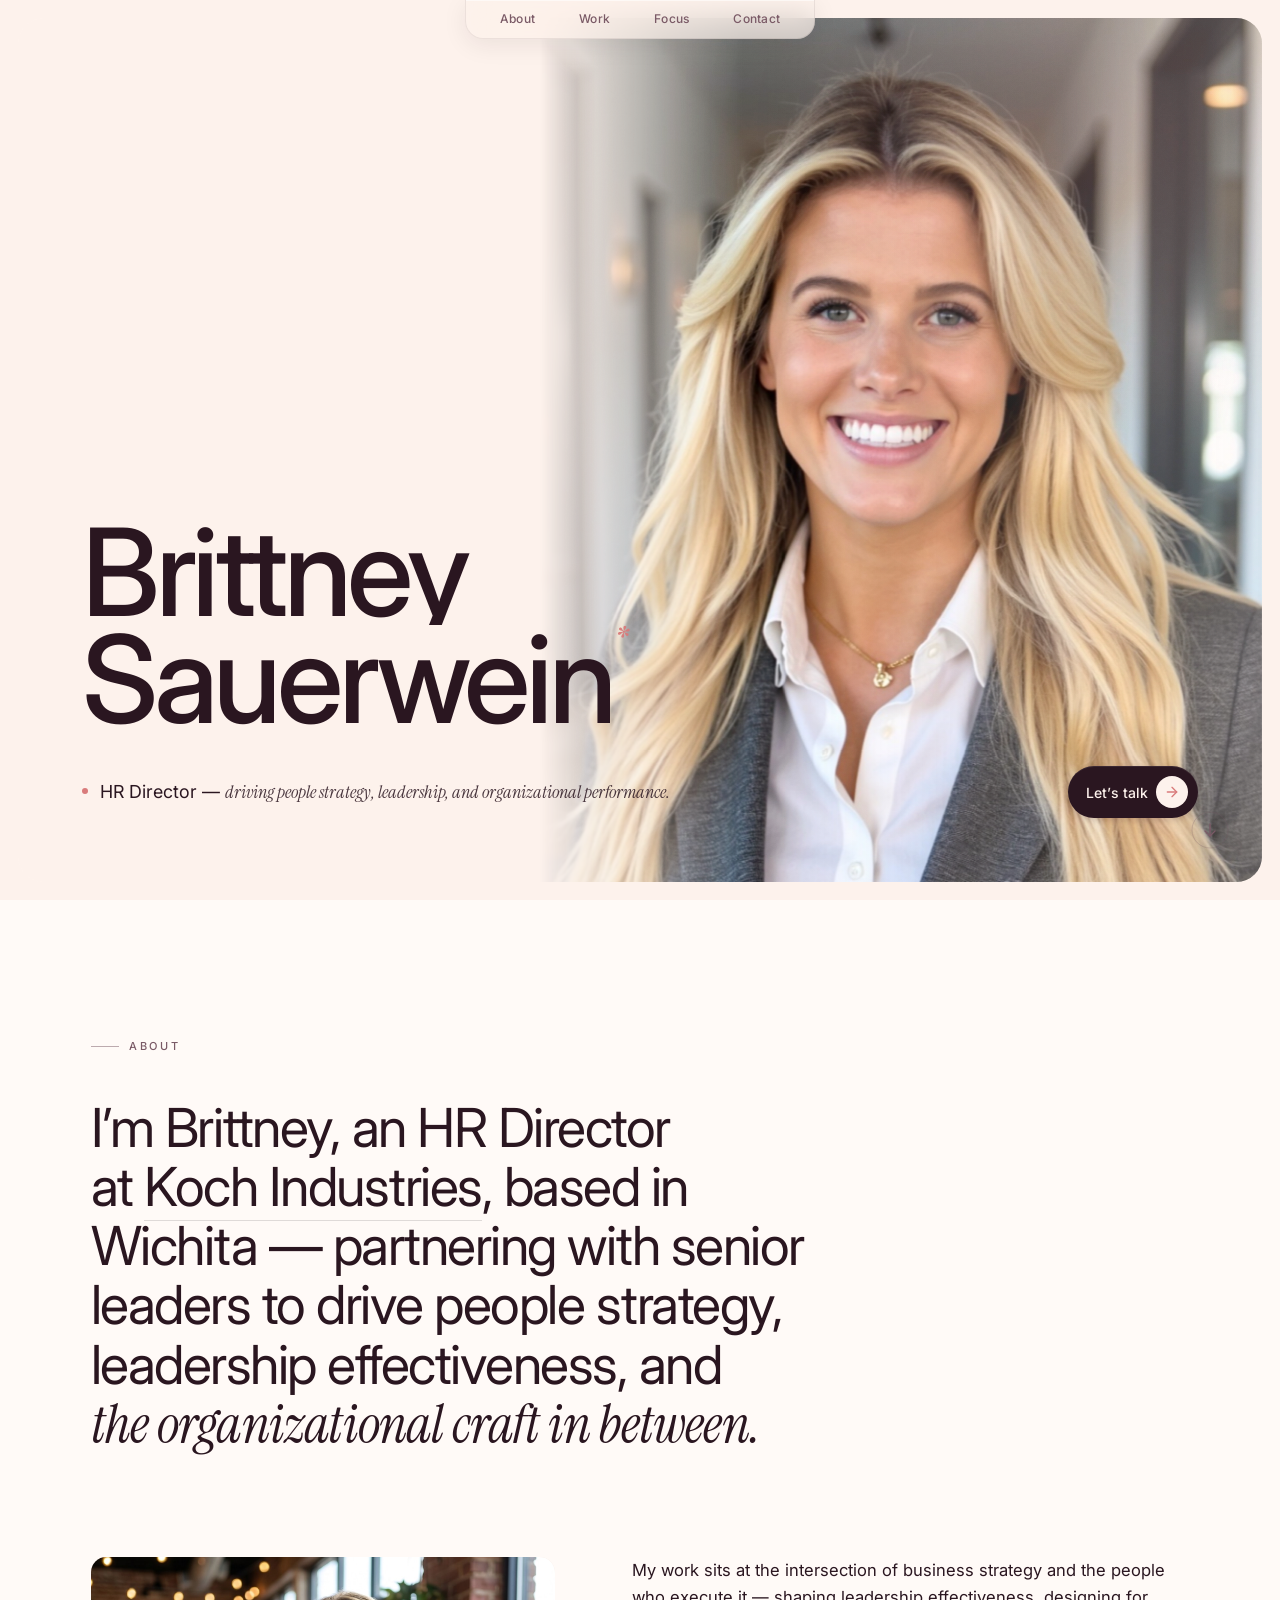
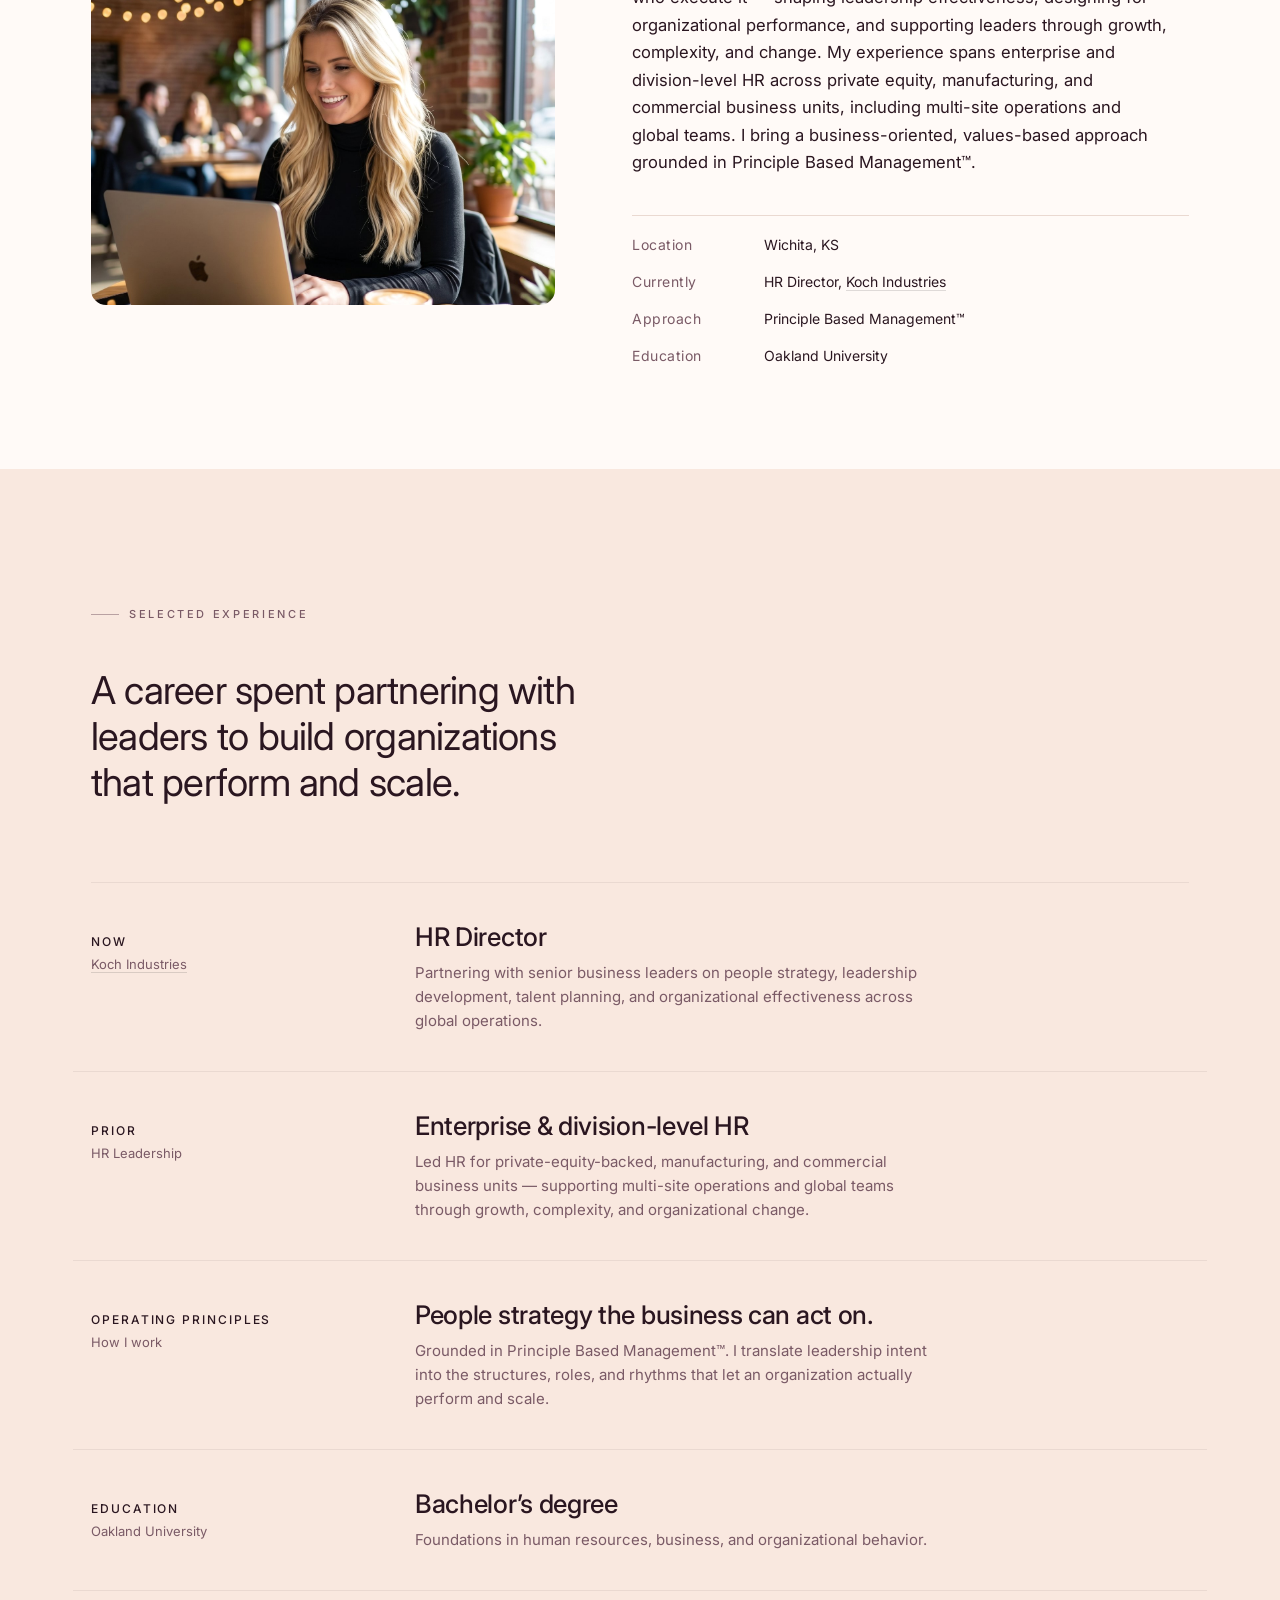
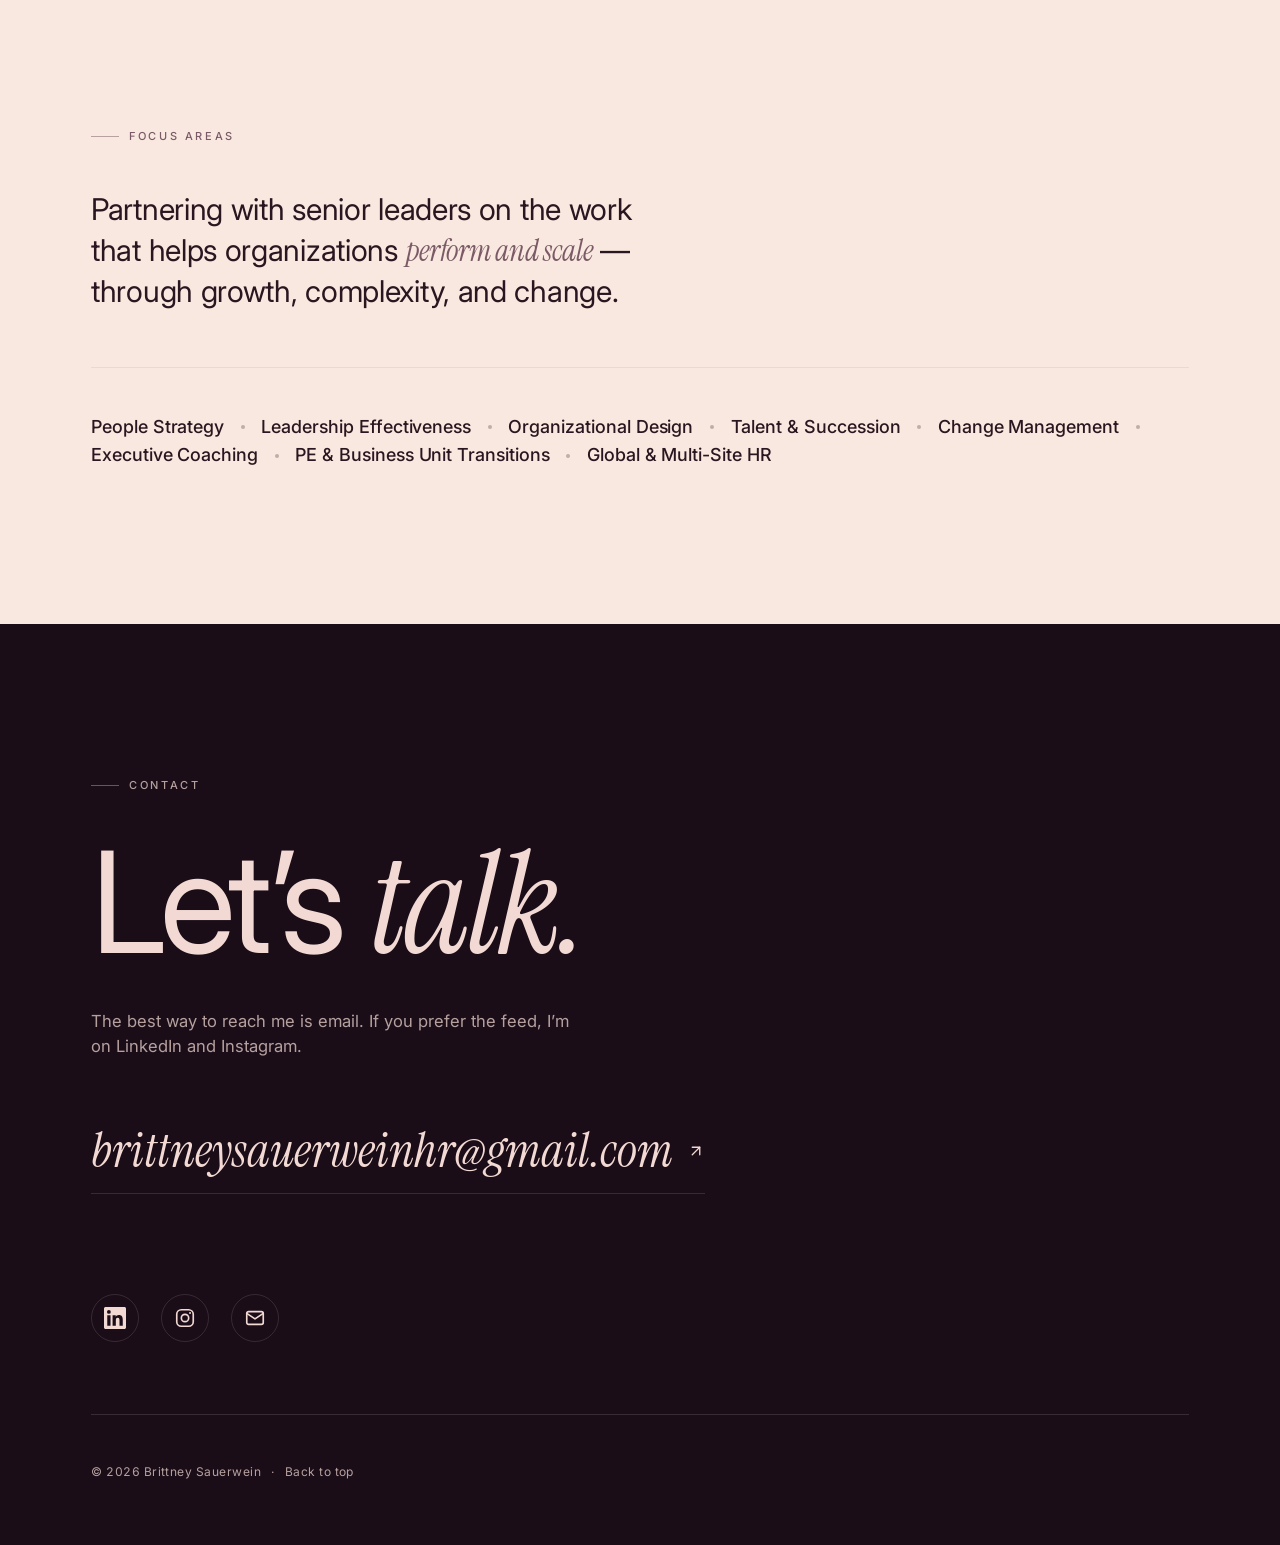
==== commit bd8402ca: "Replace Lake Como about portrait with coffee-shop image Swap portrait-about.jpg for the new coffee-s" ====
--- a/index.html
+++ b/index.html
@@ -63,7 +63,7 @@
     },
     "url": "https://brittneysauerwein.com/",
     "image": "https://brittneysauerwein.com/assets/portrait-about.jpg",
-    "email": "mailto:[removed]",
+    "email": "mailto:brittneysauerweinhr@gmail.com",
     "sameAs": [
       "https://www.linkedin.com/in/brittneysauerweinhr/",
       "https://www.instagram.com/brittsauerwein/"
@@ -143,7 +143,7 @@
 
       <div class="about-grid">
         <figure class="about-figure reveal" style="--reveal-i:2">
-          <img src="assets/portrait-about.jpg" alt="Brittney Sauerwein" loading="lazy" width="1400" height="933" decoding="async" />
+          <img src="assets/portrait-about.jpg" alt="Brittney Sauerwein" loading="lazy" width="1400" height="1269" decoding="async" />
         </figure>
 
         <div class="about-body reveal" style="--reveal-i:3">
@@ -266,8 +266,8 @@
         The best way to reach me is email. If you prefer the feed, I&rsquo;m on LinkedIn and Instagram.
       </p>
 
-      <a class="contact-email reveal" style="--reveal-i:3" href="mailto:[removed]" data-copy="[removed]">
-        <span class="contact-email-text">[removed]</span>
+      <a class="contact-email reveal" style="--reveal-i:3" href="mailto:brittneysauerweinhr@gmail.com" data-copy="brittneysauerweinhr@gmail.com">
+        <span class="contact-email-text">brittneysauerweinhr@gmail.com</span>
         <svg class="contact-email-icon" viewBox="0 0 24 24" width="18" height="18" fill="none" stroke="currentColor" stroke-width="1.75" stroke-linecap="round" stroke-linejoin="round" aria-hidden="true"><line x1="7" y1="17" x2="17" y2="7"></line><polyline points="7 7 17 7 17 17"></polyline></svg>
         <span class="contact-email-toast" aria-hidden="true">copied &mdash; <span style="font-style:normal;">&#10003;</span></span>
       </a>
@@ -284,7 +284,7 @@
           </a>
         </li>
         <li>
-          <a href="mailto:[removed]" aria-label="Email">
+          <a href="mailto:brittneysauerweinhr@gmail.com" aria-label="Email">
             <svg viewBox="0 0 24 24" width="22" height="22" fill="none" stroke="currentColor" stroke-width="1.8" stroke-linecap="round" stroke-linejoin="round" aria-hidden="true"><rect x="3" y="5" width="18" height="14" rx="2"/><polyline points="3 7 12 13 21 7"/></svg>
           </a>
         </li>
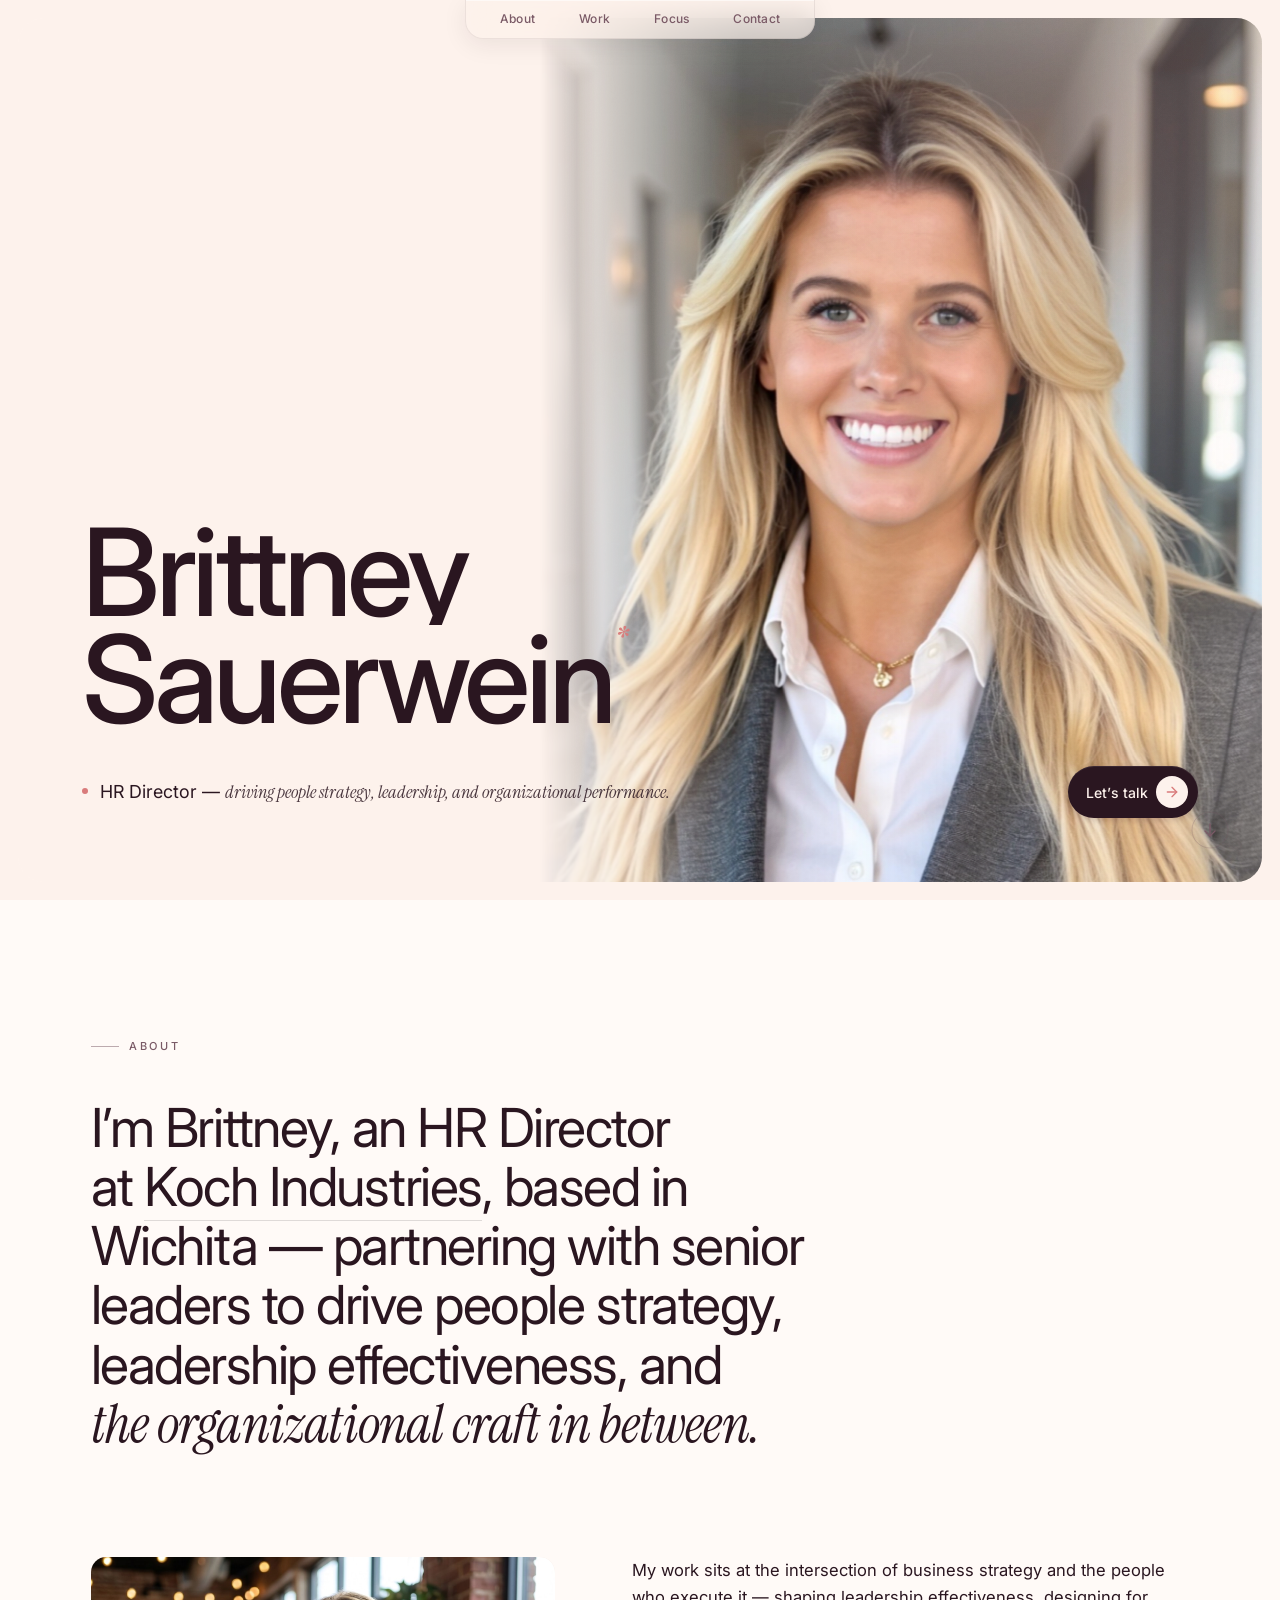
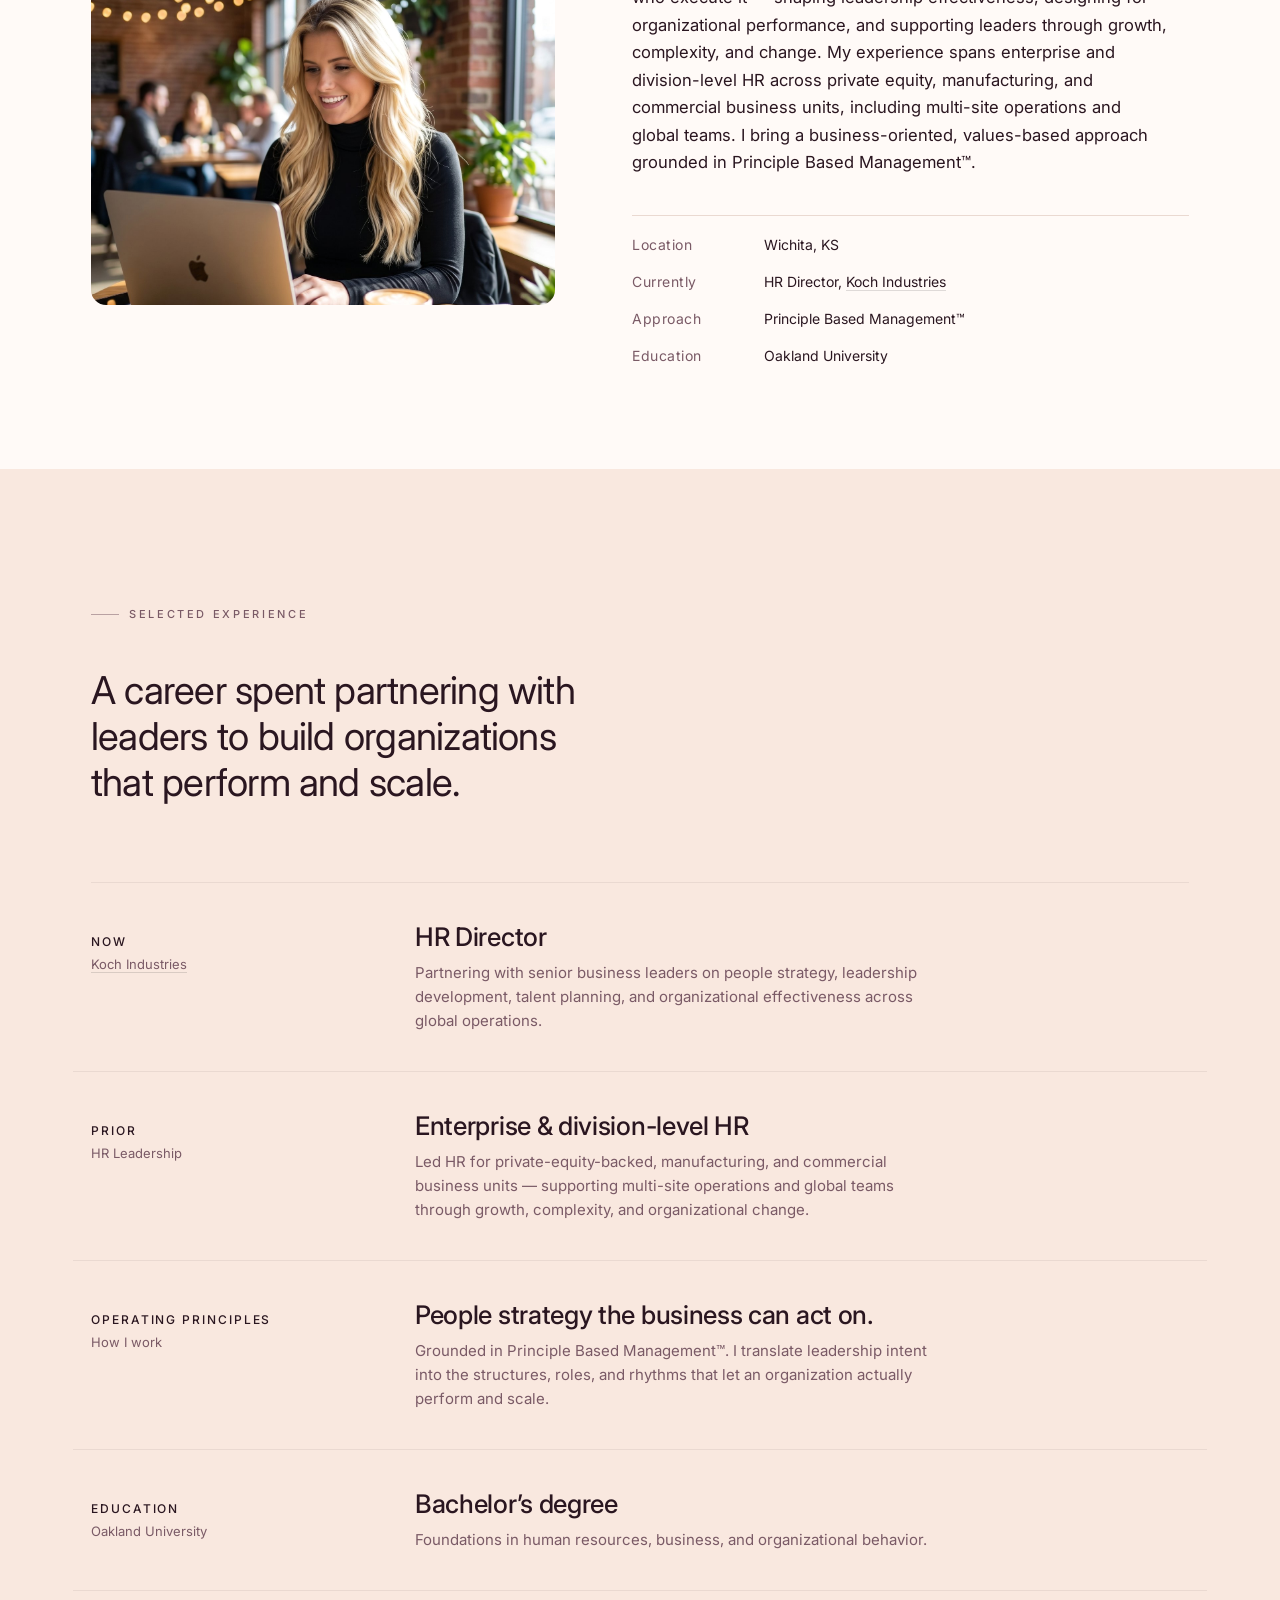
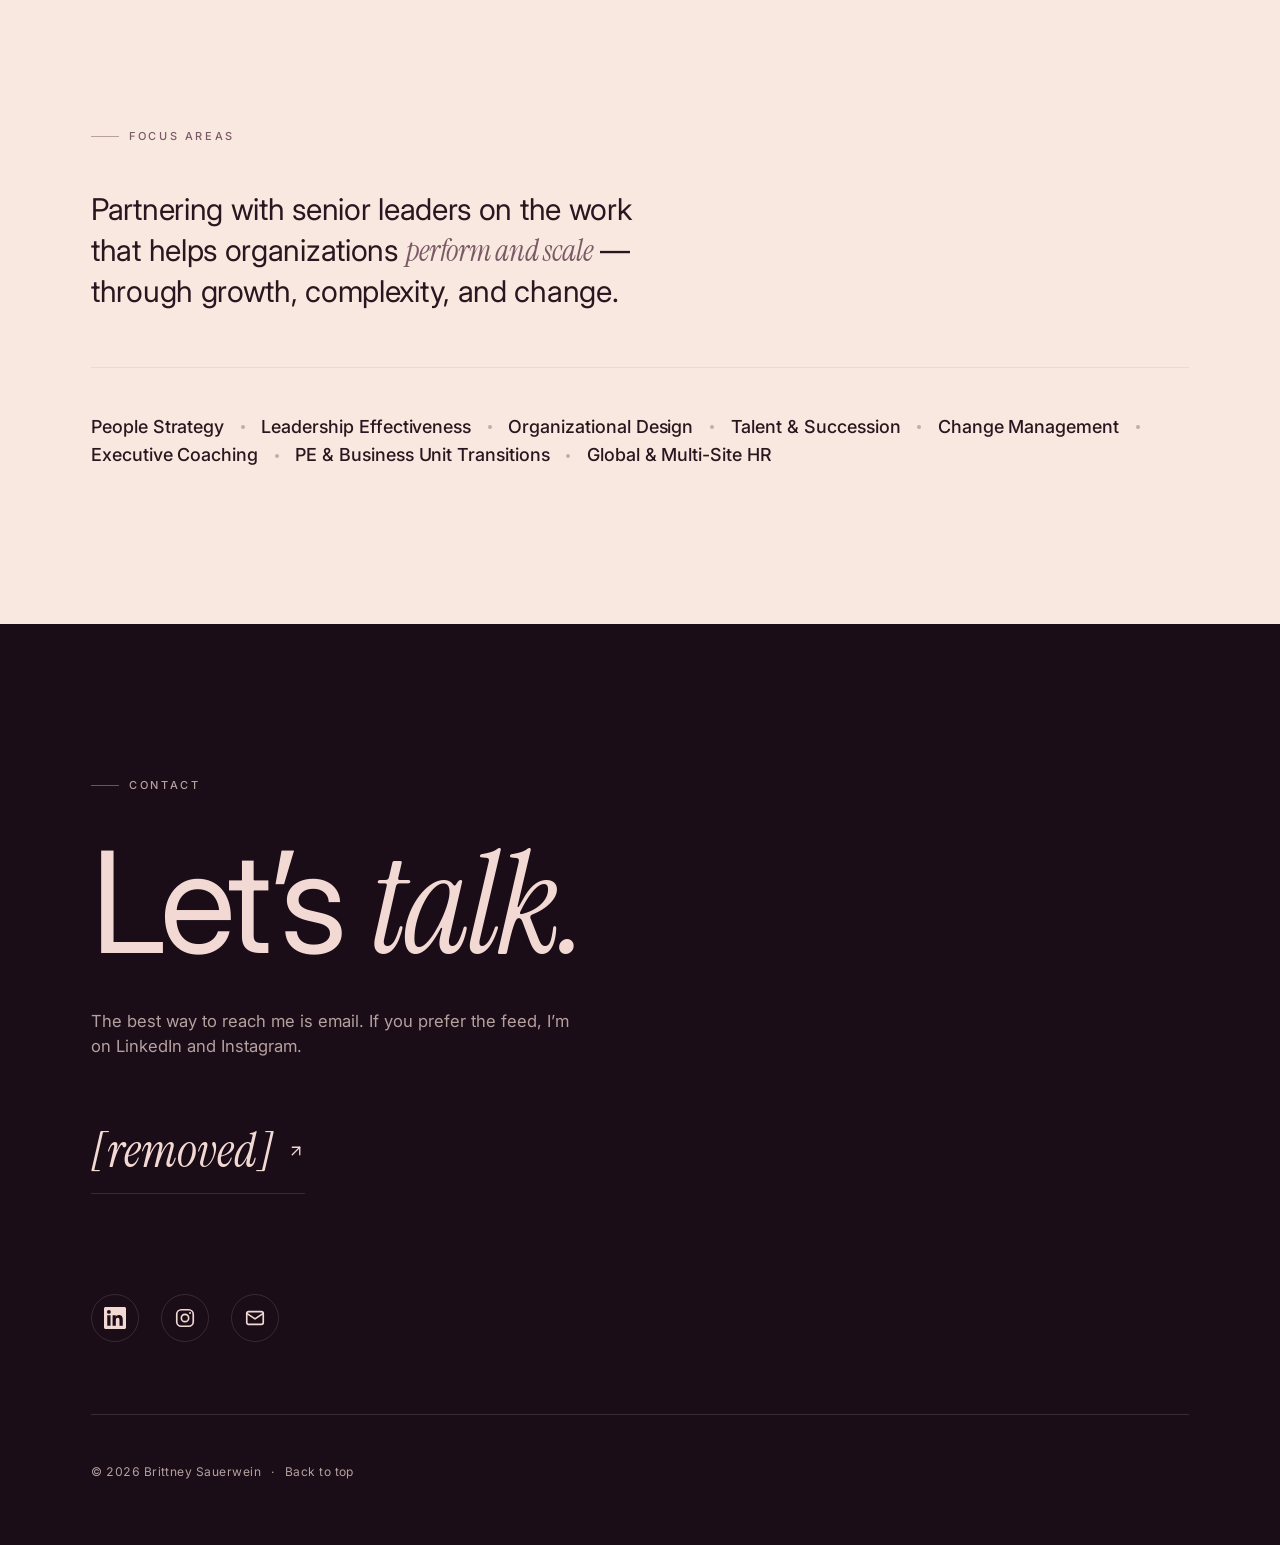
==== commit aaf34eac: "Replace Lake Como about portrait with coffee-shop image Swap portrait-about.jpg for the new coffee-s" ====
--- a/index.html
+++ b/index.html
@@ -63,7 +63,7 @@
     },
     "url": "https://brittneysauerwein.com/",
     "image": "https://brittneysauerwein.com/assets/portrait-about.jpg",
-    "email": "mailto:brittneysauerweinhr@gmail.com",
+    "email": "mailto:[removed]",
     "sameAs": [
       "https://www.linkedin.com/in/brittneysauerweinhr/",
       "https://www.instagram.com/brittsauerwein/"
@@ -266,8 +266,8 @@
         The best way to reach me is email. If you prefer the feed, I&rsquo;m on LinkedIn and Instagram.
       </p>
 
-      <a class="contact-email reveal" style="--reveal-i:3" href="mailto:brittneysauerweinhr@gmail.com" data-copy="brittneysauerweinhr@gmail.com">
-        <span class="contact-email-text">brittneysauerweinhr@gmail.com</span>
+      <a class="contact-email reveal" style="--reveal-i:3" href="mailto:[removed]" data-copy="[removed]">
+        <span class="contact-email-text">[removed]</span>
         <svg class="contact-email-icon" viewBox="0 0 24 24" width="18" height="18" fill="none" stroke="currentColor" stroke-width="1.75" stroke-linecap="round" stroke-linejoin="round" aria-hidden="true"><line x1="7" y1="17" x2="17" y2="7"></line><polyline points="7 7 17 7 17 17"></polyline></svg>
         <span class="contact-email-toast" aria-hidden="true">copied &mdash; <span style="font-style:normal;">&#10003;</span></span>
       </a>
@@ -284,7 +284,7 @@
           </a>
         </li>
         <li>
-          <a href="mailto:brittneysauerweinhr@gmail.com" aria-label="Email">
+          <a href="mailto:[removed]" aria-label="Email">
             <svg viewBox="0 0 24 24" width="22" height="22" fill="none" stroke="currentColor" stroke-width="1.8" stroke-linecap="round" stroke-linejoin="round" aria-hidden="true"><rect x="3" y="5" width="18" height="14" rx="2"/><polyline points="3 7 12 13 21 7"/></svg>
           </a>
         </li>
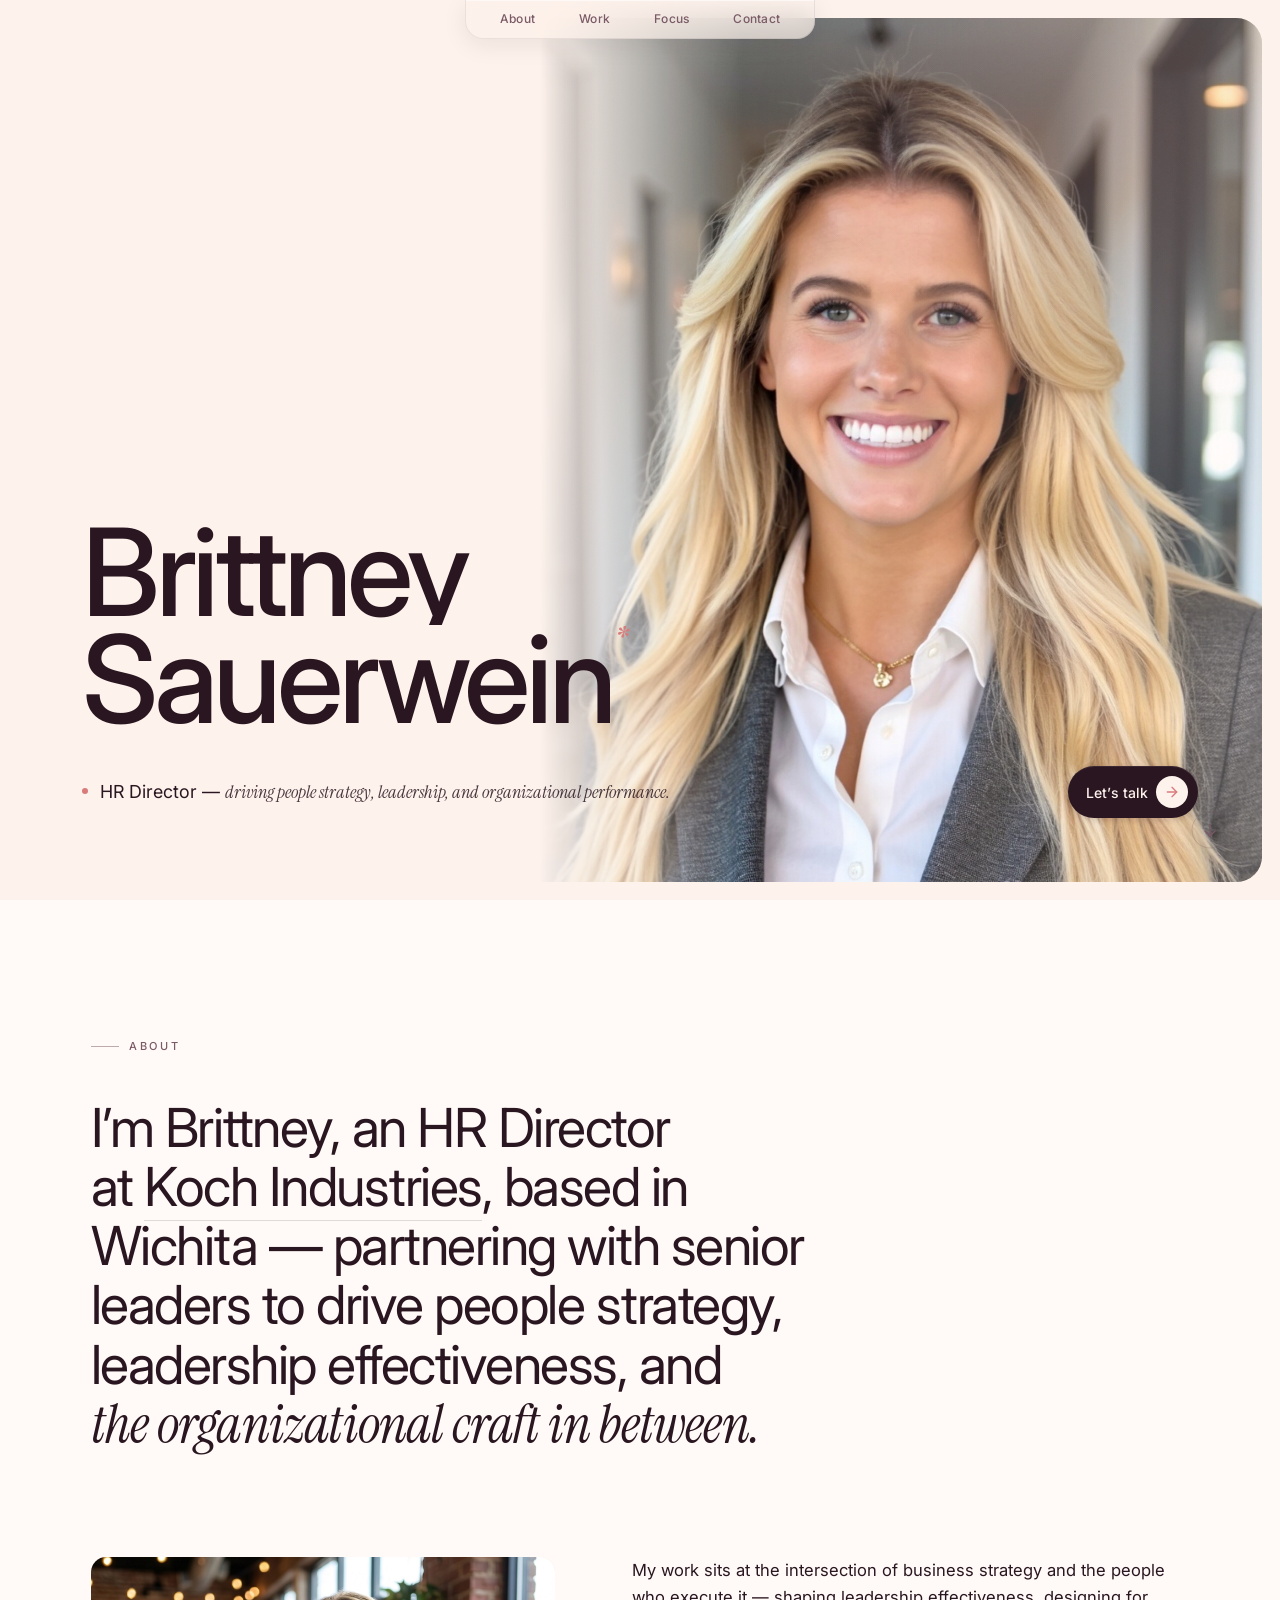
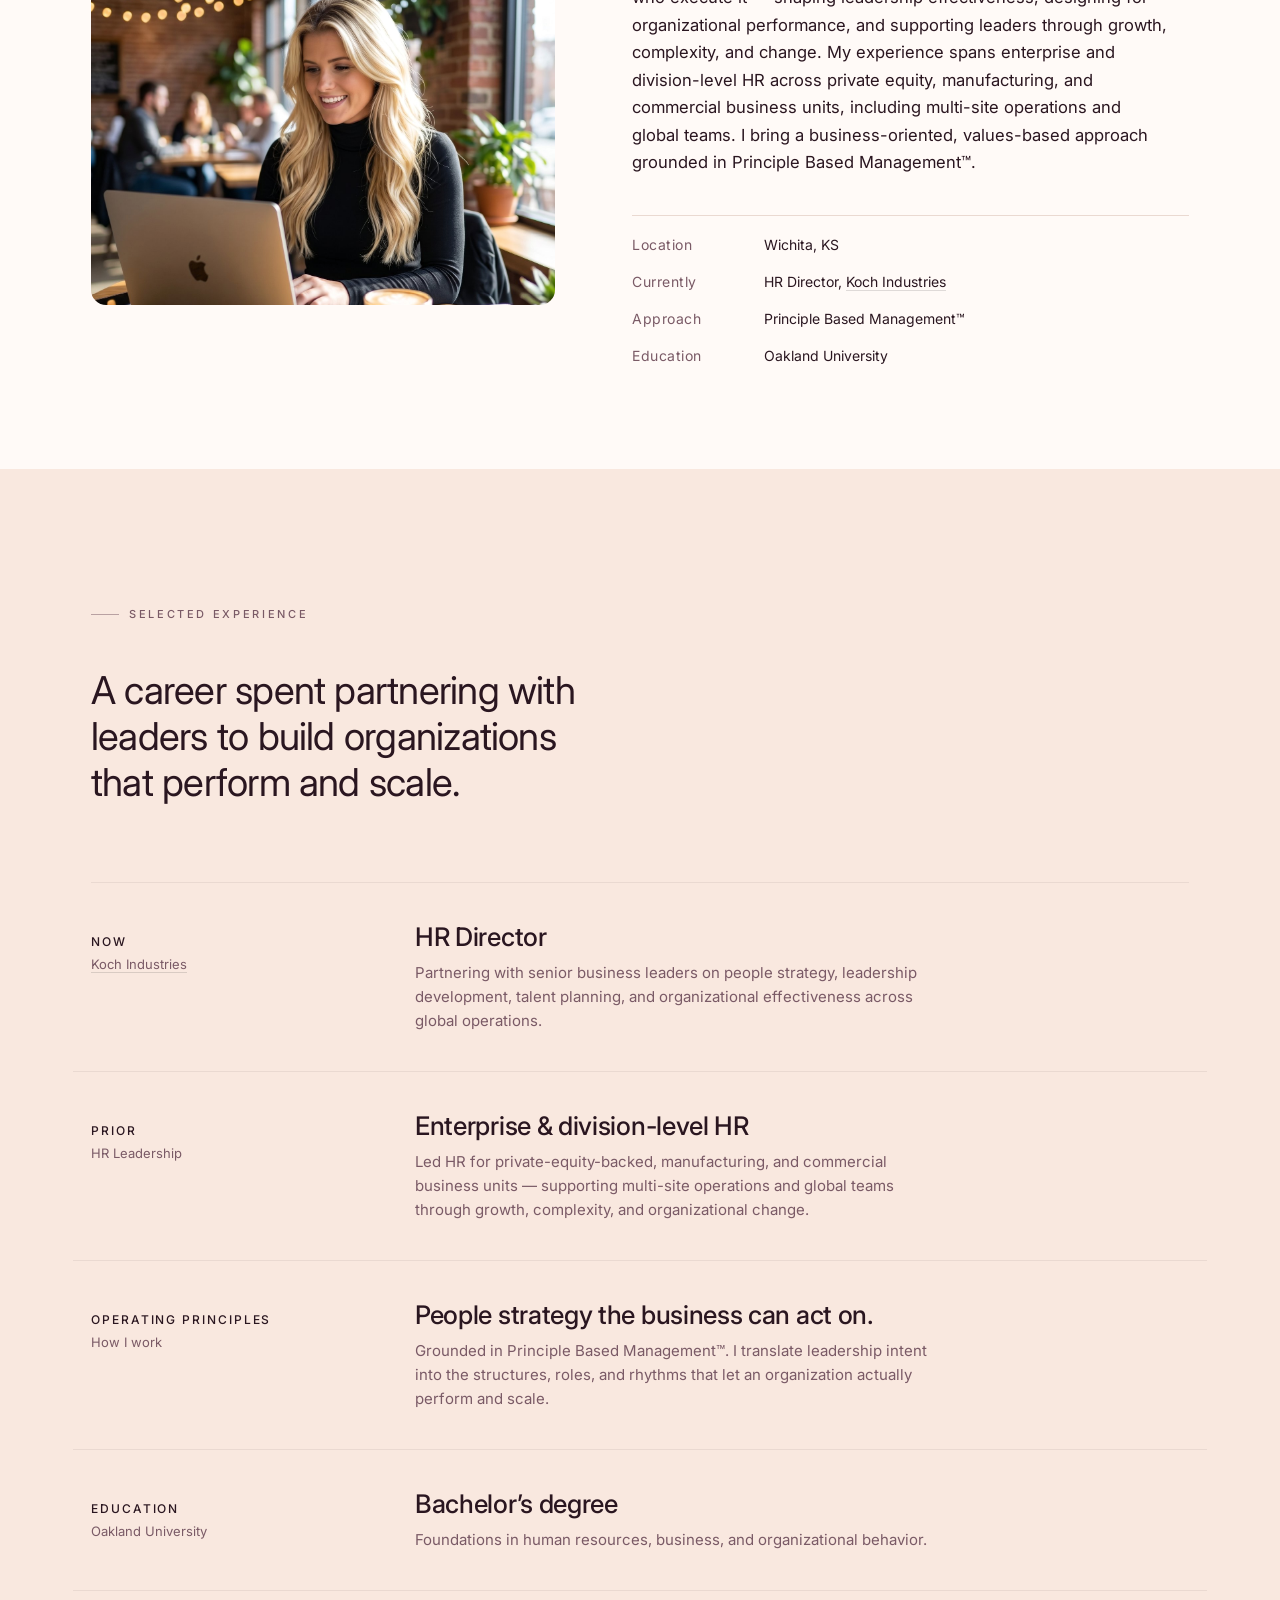
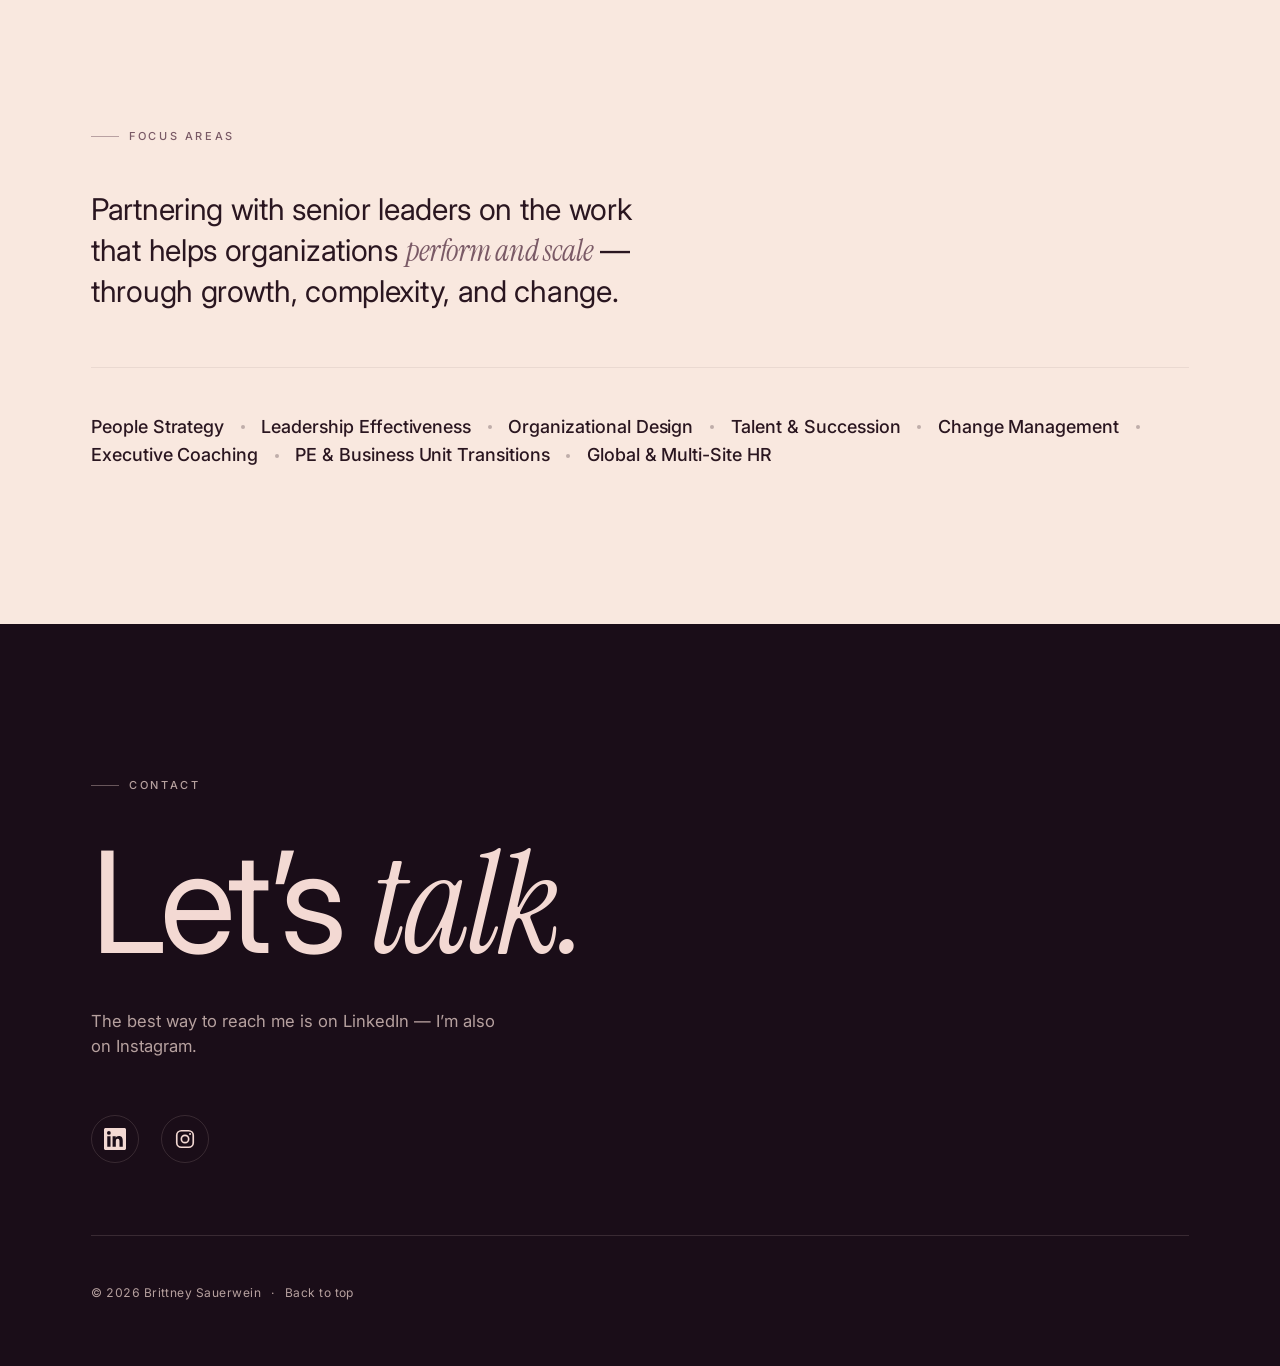
==== commit d3d6b04f: "Remove email address from site to curb spam Brittney has been receiving spam to her personal email, " ====
--- a/index.html
+++ b/index.html
@@ -63,7 +63,6 @@
     },
     "url": "https://brittneysauerwein.com/",
     "image": "https://brittneysauerwein.com/assets/portrait-about.jpg",
-    "email": "mailto:[removed]",
     "sameAs": [
       "https://www.linkedin.com/in/brittneysauerweinhr/",
       "https://www.instagram.com/brittsauerwein/"
@@ -263,16 +262,10 @@
         Let&rsquo;s <em>talk.</em>
       </h2>
       <p class="contact-sub reveal" style="--reveal-i:2">
-        The best way to reach me is email. If you prefer the feed, I&rsquo;m on LinkedIn and Instagram.
+        The best way to reach me is on LinkedIn &mdash; I&rsquo;m also on Instagram.
       </p>
 
-      <a class="contact-email reveal" style="--reveal-i:3" href="mailto:[removed]" data-copy="[removed]">
-        <span class="contact-email-text">[removed]</span>
-        <svg class="contact-email-icon" viewBox="0 0 24 24" width="18" height="18" fill="none" stroke="currentColor" stroke-width="1.75" stroke-linecap="round" stroke-linejoin="round" aria-hidden="true"><line x1="7" y1="17" x2="17" y2="7"></line><polyline points="7 7 17 7 17 17"></polyline></svg>
-        <span class="contact-email-toast" aria-hidden="true">copied &mdash; <span style="font-style:normal;">&#10003;</span></span>
-      </a>
-
-      <ul class="socials reveal" style="--reveal-i:4" aria-label="Social profiles">
+      <ul class="socials reveal" style="--reveal-i:3" aria-label="Social profiles">
         <li>
           <a href="https://www.linkedin.com/in/brittneysauerweinhr/" target="_blank" rel="noopener" aria-label="LinkedIn">
             <svg viewBox="0 0 24 24" width="22" height="22" fill="currentColor" aria-hidden="true"><path d="M20.45 20.45h-3.56v-5.57c0-1.33-.03-3.04-1.85-3.04-1.85 0-2.13 1.45-2.13 2.94v5.67H9.35V9h3.41v1.56h.05c.48-.9 1.64-1.85 3.38-1.85 3.61 0 4.28 2.38 4.28 5.47v6.27ZM5.34 7.43a2.06 2.06 0 1 1 0-4.13 2.06 2.06 0 0 1 0 4.13ZM7.12 20.45H3.56V9h3.56v11.45ZM22.23 0H1.77C.79 0 0 .77 0 1.73v20.54C0 23.23.79 24 1.77 24h20.46c.98 0 1.77-.77 1.77-1.73V1.73C24 .77 23.21 0 22.23 0Z"/></svg>
@@ -281,11 +274,6 @@
         <li>
           <a href="https://www.instagram.com/brittsauerwein/" target="_blank" rel="noopener" aria-label="Instagram">
             <svg viewBox="0 0 24 24" width="22" height="22" fill="none" stroke="currentColor" stroke-width="1.8" aria-hidden="true"><rect x="3" y="3" width="18" height="18" rx="5"/><circle cx="12" cy="12" r="4"/><circle cx="17.5" cy="6.5" r="1.1" fill="currentColor" stroke="none"/></svg>
-          </a>
-        </li>
-        <li>
-          <a href="mailto:[removed]" aria-label="Email">
-            <svg viewBox="0 0 24 24" width="22" height="22" fill="none" stroke="currentColor" stroke-width="1.8" stroke-linecap="round" stroke-linejoin="round" aria-hidden="true"><rect x="3" y="5" width="18" height="14" rx="2"/><polyline points="3 7 12 13 21 7"/></svg>
           </a>
         </li>
       </ul>
--- a/styles.css
+++ b/styles.css
@@ -799,53 +799,6 @@
   margin-bottom: clamp(36px, 5vw, 56px);
   text-wrap: pretty;
 }
-.contact-email {
-  display: inline-flex;
-  align-items: center;
-  gap: 14px;
-  font-family: var(--serif);
-  font-style: italic;
-  font-size: clamp(26px, 4vw, 48px);
-  color: var(--cream);
-  padding-bottom: 6px;
-  border-bottom: var(--hairline) solid var(--cream-faint);
-  margin-bottom: clamp(60px, 8vw, 100px);
-  transition: border-color 280ms var(--ease), gap 280ms var(--ease);
-  position: relative;
-}
-.contact-email:hover {
-  border-color: var(--cream);
-  gap: 20px;
-}
-.contact-email.is-copied .contact-email-text { opacity: 0; }
-.contact-email.is-copied .contact-email-icon { opacity: 0; }
-.contact-email-text,
-.contact-email-icon {
-  transition: opacity 180ms var(--ease);
-}
-.contact-email-toast {
-  position: absolute;
-  left: 0;
-  top: 0;
-  bottom: 6px;
-  display: inline-flex;
-  align-items: center;
-  gap: 10px;
-  font-family: var(--serif);
-  font-style: italic;
-  font-size: inherit;
-  color: var(--cream);
-  opacity: 0;
-  transform: translateY(6px);
-  pointer-events: none;
-  transition: opacity 220ms var(--ease-ios), transform 280ms var(--ease-ios);
-  white-space: nowrap;
-}
-.contact-email.is-copied .contact-email-toast {
-  opacity: 1;
-  transform: translateY(0);
-}
-
 .socials {
   display: flex;
   flex-wrap: wrap;
@@ -954,6 +907,5 @@
   .about-heading em { display: inline; }
   .meta-list > div { grid-template-columns: 100px 1fr; }
 
-  .contact-email { font-size: 32px; }
   .socials a { width: 44px; height: 44px; }
 }
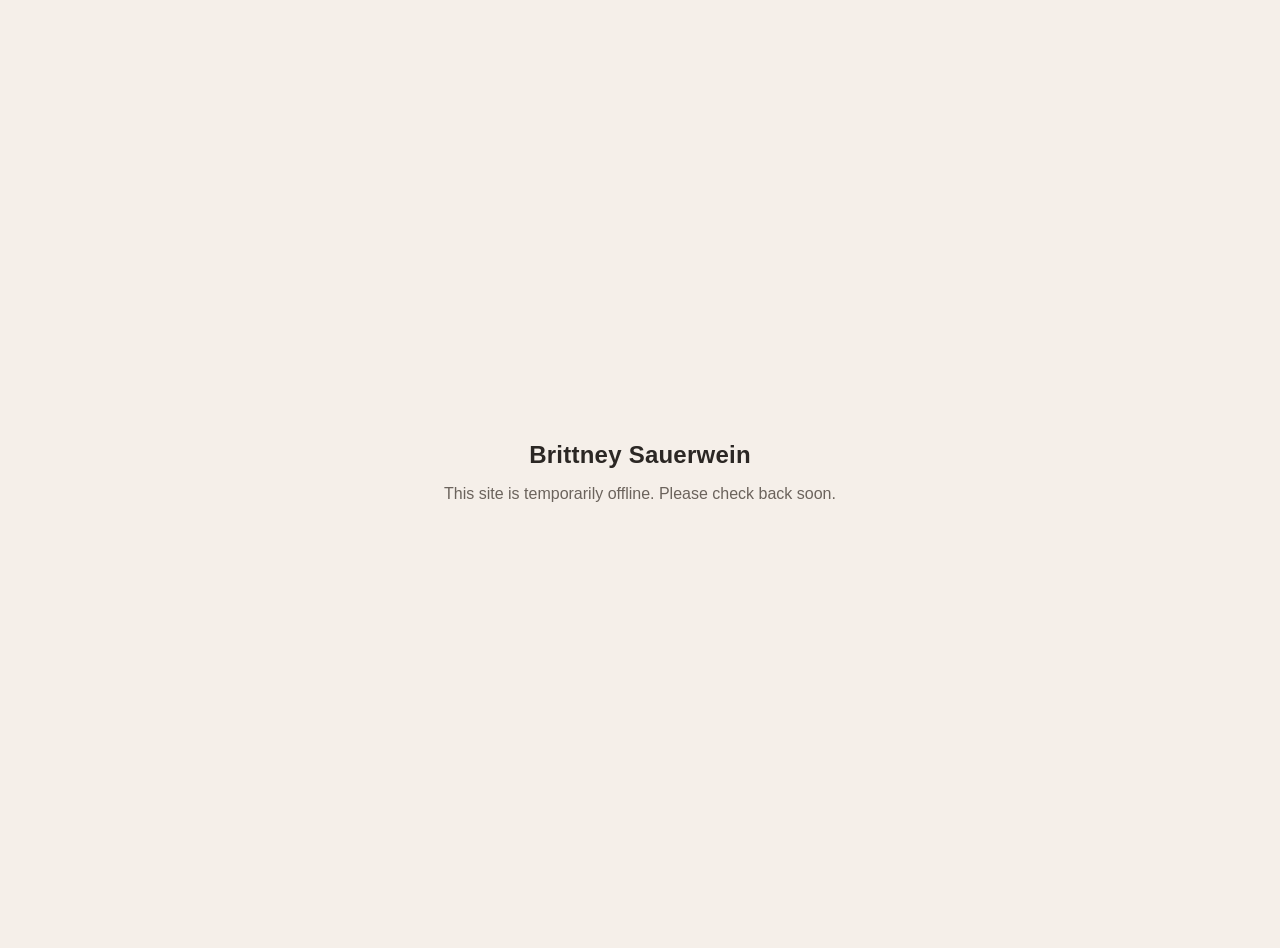
==== commit 92df59ba: "Park the site behind a placeholder, archive full code in site/ Temporarily takes the live site offli" ====
--- a/index.html
+++ b/index.html
@@ -1,291 +1,42 @@
-<!doctype html>
+<!DOCTYPE html>
 <html lang="en">
 <head>
-  <meta charset="utf-8" />
-  <meta name="viewport" content="width=device-width, initial-scale=1, viewport-fit=cover" />
-  <meta name="color-scheme" content="dark light" />
-  <meta name="theme-color" content="#fdf2ec" />
-
-  <title>Brittney Sauerwein — HR Director</title>
-  <meta name="description" content="Brittney Sauerwein is an HR Director based in Wichita, Kansas. Partnering with senior leaders to drive people strategy, leadership effectiveness, and organizational performance across global organizations." />
-  <meta name="author" content="Brittney Sauerwein" />
-  <link rel="canonical" href="https://brittneysauerwein.com/" />
-
-  <meta property="og:type" content="website" />
-  <meta property="og:site_name" content="Brittney Sauerwein" />
-  <meta property="og:locale" content="en_US" />
-  <meta property="og:url" content="https://brittneysauerwein.com/" />
-  <meta property="og:title" content="Brittney Sauerwein — HR Director" />
-  <meta property="og:description" content="HR Director in Wichita — driving people strategy, leadership effectiveness, and organizational performance across global organizations." />
-  <meta property="og:image" content="https://brittneysauerwein.com/assets/og-card.jpg" />
-  <meta property="og:image:secure_url" content="https://brittneysauerwein.com/assets/og-card.jpg" />
-  <meta property="og:image:type" content="image/jpeg" />
-  <meta property="og:image:width" content="1200" />
-  <meta property="og:image:height" content="630" />
-  <meta property="og:image:alt" content="Brittney Sauerwein — HR Director partnering with senior leaders to drive people strategy." />
-
-  <meta name="twitter:card" content="summary_large_image" />
-  <meta name="twitter:title" content="Brittney Sauerwein — HR Director" />
-  <meta name="twitter:description" content="HR Director in Wichita — driving people strategy, leadership effectiveness, and organizational performance." />
-  <meta name="twitter:image" content="https://brittneysauerwein.com/assets/og-card.jpg" />
-  <meta name="twitter:image:alt" content="Brittney Sauerwein — HR Director partnering with senior leaders to drive people strategy." />
-
-  <link rel="icon" type="image/svg+xml" href="favicon.svg" />
-  <link rel="apple-touch-icon" href="assets/portrait-hero.jpg" />
-
-  <link rel="preconnect" href="https://fonts.googleapis.com" />
-  <link rel="preconnect" href="https://fonts.gstatic.com" crossorigin />
-  <link rel="preload" as="image" href="assets/portrait-hero.jpg" fetchpriority="high" />
-  <link href="https://fonts.googleapis.com/css2?family=Inter:wght@400;500;600;700&family=Instrument+Serif:ital@0;1&display=swap" rel="stylesheet" />
-
-  <link rel="stylesheet" href="styles.css" />
-
-  <script type="application/ld+json">
-  {
-    "@context": "https://schema.org",
-    "@type": "Person",
-    "name": "Brittney Sauerwein",
-    "jobTitle": "HR Director",
-    "worksFor": {
-      "@type": "Organization",
-      "name": "Koch Industries",
-      "url": "https://kochinc.com"
-    },
-    "address": {
-      "@type": "PostalAddress",
-      "addressLocality": "Wichita",
-      "addressRegion": "KS",
-      "addressCountry": "US"
-    },
-    "alumniOf": {
-      "@type": "CollegeOrUniversity",
-      "name": "Oakland University"
-    },
-    "url": "https://brittneysauerwein.com/",
-    "image": "https://brittneysauerwein.com/assets/portrait-about.jpg",
-    "sameAs": [
-      "https://www.linkedin.com/in/brittneysauerweinhr/",
-      "https://www.instagram.com/brittsauerwein/"
-    ]
-  }
-  </script>
+  <meta charset="UTF-8">
+  <meta name="viewport" content="width=device-width, initial-scale=1">
+  <meta name="robots" content="noindex, nofollow">
+  <title>Brittney Sauerwein</title>
+  <style>
+    :root { color-scheme: light; }
+    html, body { height: 100%; margin: 0; }
+    body {
+      display: flex;
+      align-items: center;
+      justify-content: center;
+      font-family: -apple-system, BlinkMacSystemFont, "Segoe UI", Roboto, Helvetica, Arial, sans-serif;
+      background: #f5efe9;
+      color: #2b2724;
+      text-align: center;
+      padding: 24px;
+    }
+    main { max-width: 30rem; }
+    h1 {
+      font-size: 1.5rem;
+      font-weight: 600;
+      letter-spacing: 0.01em;
+      margin: 0 0 0.75rem;
+    }
+    p {
+      font-size: 1rem;
+      line-height: 1.65;
+      margin: 0;
+      color: #6b635c;
+    }
+  </style>
 </head>
 <body>
-
-  <a class="skip-link" href="#about">Skip to content</a>
-
-  <nav class="nav" aria-label="Primary">
-    <a href="#about" class="nav-link" data-nav="about">About</a>
-    <a href="#work" class="nav-link" data-nav="work">Work</a>
-    <a href="#focus" class="nav-link" data-nav="focus">Focus</a>
-    <a href="#contact" class="nav-link" data-nav="contact">Contact</a>
-    <span class="nav-dot" aria-hidden="true"></span>
-  </nav>
-
-  <!-- SECTION 1 — HERO -->
-  <section class="hero" id="top" aria-label="Introduction">
-    <div class="hero-frame">
-      <div class="hero-media" aria-hidden="true">
-        <img src="assets/portrait-hero.jpg" alt="" width="1800" height="1200" decoding="async" />
-      </div>
-      <div class="hero-overlay" aria-hidden="true"></div>
-      <div class="hero-noise" aria-hidden="true"></div>
-      <span class="hero-glow" aria-hidden="true"></span>
-
-      <div class="hero-content">
-        <h1 class="hero-title" aria-label="Brittney Sauerwein">
-          <span class="hero-title-row">
-            <span class="word" style="--i:0">Brittney</span>
-          </span>
-          <span class="hero-title-row">
-            <span class="word" style="--i:1">Sauerwein<a class="asterisk" href="#about" aria-label="More about Brittney">*</a></span>
-          </span>
-        </h1>
-
-        <div class="hero-meta">
-          <p class="hero-tagline">
-            <span class="eyebrow-dot" aria-hidden="true"></span>
-            HR Director — <em>driving people strategy, leadership, and organizational performance.</em>
-          </p>
-          <a class="hero-cta" href="#contact">
-            <span>Let&rsquo;s talk</span>
-            <span class="hero-cta-dot" aria-hidden="true">
-              <svg viewBox="0 0 24 24" width="16" height="16" fill="none" stroke="currentColor" stroke-width="2" stroke-linecap="round" stroke-linejoin="round"><line x1="5" y1="12" x2="19" y2="12"></line><polyline points="12 5 19 12 12 19"></polyline></svg>
-            </span>
-          </a>
-        </div>
-      </div>
-
-      <a class="hero-scroll" href="#about" aria-label="Scroll to about section">
-        <svg class="scroll-ring" viewBox="0 0 40 40" width="40" height="40" aria-hidden="true">
-          <circle class="scroll-ring-track" cx="20" cy="20" r="18" fill="none" stroke="currentColor" stroke-width="1" opacity="0.25" />
-          <circle class="scroll-ring-progress" cx="20" cy="20" r="18" fill="none" stroke="currentColor" stroke-width="1" stroke-linecap="round" transform="rotate(-90 20 20)" />
-          <g class="scroll-ring-arrow" stroke="currentColor" stroke-width="1.4" fill="none" stroke-linecap="round" stroke-linejoin="round">
-            <line x1="20" y1="14" x2="20" y2="26"></line>
-            <polyline points="25,21 20,26 15,21"></polyline>
-          </g>
-        </svg>
-      </a>
-    </div>
-  </section>
-
-  <!-- SECTION 2 — ABOUT -->
-  <section class="about" id="about" aria-labelledby="about-heading">
-    <div class="container">
-      <p class="eyebrow reveal" style="--reveal-i:0">About</p>
-
-      <h2 class="about-heading reveal" style="--reveal-i:1" id="about-heading">
-        I&rsquo;m Brittney, an HR Director at <a class="inline-link" href="https://kochinc.com" target="_blank" rel="noopener">Koch Industries</a>, based in Wichita —
-        partnering with senior leaders to drive people strategy, leadership effectiveness,
-        and <em>the organizational craft in between.</em>
-      </h2>
-
-      <div class="about-grid">
-        <figure class="about-figure reveal" style="--reveal-i:2">
-          <img src="assets/portrait-about.jpg" alt="Brittney Sauerwein" loading="lazy" width="1400" height="1269" decoding="async" />
-        </figure>
-
-        <div class="about-body reveal" style="--reveal-i:3">
-          <p>
-            My work sits at the intersection of business strategy and the people who execute it —
-            shaping leadership effectiveness, designing for organizational performance, and supporting leaders
-            through growth, complexity, and change. My experience spans enterprise and division-level HR
-            across private equity, manufacturing, and commercial business units, including multi-site operations
-            and global teams. I bring a business-oriented, values-based approach grounded in Principle Based Management&trade;.
-          </p>
-          <dl class="meta-list">
-            <div>
-              <dt>Location</dt>
-              <dd>Wichita, KS</dd>
-            </div>
-            <div>
-              <dt>Currently</dt>
-              <dd>HR Director, <a class="inline-link" href="https://kochinc.com" target="_blank" rel="noopener">Koch Industries</a></dd>
-            </div>
-            <div>
-              <dt>Approach</dt>
-              <dd>Principle Based Management&trade;</dd>
-            </div>
-            <div>
-              <dt>Education</dt>
-              <dd>Oakland University</dd>
-            </div>
-          </dl>
-        </div>
-      </div>
-    </div>
-  </section>
-
-  <!-- SECTION 3 — WORK -->
-  <section class="work" id="work" aria-labelledby="work-heading">
-    <div class="container">
-      <p class="eyebrow reveal" style="--reveal-i:0">Selected experience</p>
-      <h2 class="work-heading reveal" style="--reveal-i:1" id="work-heading">
-        A career spent partnering with leaders to build organizations that perform and scale.
-      </h2>
-
-      <ol class="work-list">
-        <li class="work-row reveal">
-          <div class="work-meta">
-            <span class="work-year">Now</span>
-            <span class="work-org"><a class="inline-link" href="https://kochinc.com" target="_blank" rel="noopener">Koch Industries</a></span>
-          </div>
-          <div class="work-detail">
-            <h3>HR Director</h3>
-            <p>Partnering with senior business leaders on people strategy, leadership development, talent planning, and organizational effectiveness across global operations.</p>
-          </div>
-        </li>
-
-        <li class="work-row reveal">
-          <div class="work-meta">
-            <span class="work-year">Prior</span>
-            <span class="work-org">HR Leadership</span>
-          </div>
-          <div class="work-detail">
-            <h3>Enterprise &amp; division-level HR</h3>
-            <p>Led HR for private-equity-backed, manufacturing, and commercial business units — supporting multi-site operations and global teams through growth, complexity, and organizational change.</p>
-          </div>
-        </li>
-
-        <li class="work-row reveal">
-          <div class="work-meta">
-            <span class="work-year">Operating principles</span>
-            <span class="work-org">How I work</span>
-          </div>
-          <div class="work-detail">
-            <h3>People strategy the business can act on.</h3>
-            <p>Grounded in Principle Based Management&trade;. I translate leadership intent into the structures, roles, and rhythms that let an organization actually perform and scale.</p>
-          </div>
-        </li>
-
-        <li class="work-row reveal">
-          <div class="work-meta">
-            <span class="work-year">Education</span>
-            <span class="work-org">Oakland University</span>
-          </div>
-          <div class="work-detail">
-            <h3>Bachelor&rsquo;s degree</h3>
-            <p>Foundations in human resources, business, and organizational behavior.</p>
-          </div>
-        </li>
-      </ol>
-    </div>
-  </section>
-
-  <!-- SECTION 3.5 — FOCUS AREAS -->
-  <section class="clients" id="focus" aria-labelledby="focus-heading">
-    <div class="container">
-      <p class="eyebrow reveal" style="--reveal-i:0">Focus areas</p>
-      <h2 class="clients-heading reveal" style="--reveal-i:1" id="focus-heading">
-        Partnering with senior leaders on the work that helps organizations
-        <em>perform and scale</em> &mdash; through growth, complexity, and change.
-      </h2>
-
-      <ul class="clients-list reveal" style="--reveal-i:2" aria-label="Focus areas">
-        <li>People Strategy</li>
-        <li>Leadership Effectiveness</li>
-        <li>Organizational Design</li>
-        <li>Talent &amp; Succession</li>
-        <li>Change Management</li>
-        <li>Executive Coaching</li>
-        <li>PE &amp; Business Unit Transitions</li>
-        <li>Global &amp; Multi-Site HR</li>
-      </ul>
-    </div>
-  </section>
-
-  <!-- SECTION 4 — CONTACT -->
-  <section class="contact" id="contact" aria-labelledby="contact-heading">
-    <div class="container contact-inner">
-      <p class="eyebrow eyebrow-dark reveal" style="--reveal-i:0">Contact</p>
-      <h2 class="contact-heading reveal" style="--reveal-i:1" id="contact-heading">
-        Let&rsquo;s <em>talk.</em>
-      </h2>
-      <p class="contact-sub reveal" style="--reveal-i:2">
-        The best way to reach me is on LinkedIn &mdash; I&rsquo;m also on Instagram.
-      </p>
-
-      <ul class="socials reveal" style="--reveal-i:3" aria-label="Social profiles">
-        <li>
-          <a href="https://www.linkedin.com/in/brittneysauerweinhr/" target="_blank" rel="noopener" aria-label="LinkedIn">
-            <svg viewBox="0 0 24 24" width="22" height="22" fill="currentColor" aria-hidden="true"><path d="M20.45 20.45h-3.56v-5.57c0-1.33-.03-3.04-1.85-3.04-1.85 0-2.13 1.45-2.13 2.94v5.67H9.35V9h3.41v1.56h.05c.48-.9 1.64-1.85 3.38-1.85 3.61 0 4.28 2.38 4.28 5.47v6.27ZM5.34 7.43a2.06 2.06 0 1 1 0-4.13 2.06 2.06 0 0 1 0 4.13ZM7.12 20.45H3.56V9h3.56v11.45ZM22.23 0H1.77C.79 0 0 .77 0 1.73v20.54C0 23.23.79 24 1.77 24h20.46c.98 0 1.77-.77 1.77-1.73V1.73C24 .77 23.21 0 22.23 0Z"/></svg>
-          </a>
-        </li>
-        <li>
-          <a href="https://www.instagram.com/brittsauerwein/" target="_blank" rel="noopener" aria-label="Instagram">
-            <svg viewBox="0 0 24 24" width="22" height="22" fill="none" stroke="currentColor" stroke-width="1.8" aria-hidden="true"><rect x="3" y="3" width="18" height="18" rx="5"/><circle cx="12" cy="12" r="4"/><circle cx="17.5" cy="6.5" r="1.1" fill="currentColor" stroke="none"/></svg>
-          </a>
-        </li>
-      </ul>
-
-      <footer class="site-footer">
-        <span>&copy; <time id="year" datetime="2026">2026</time> Brittney Sauerwein</span>
-        <span class="footer-dot" aria-hidden="true">·</span>
-        <a href="#top">Back to top</a>
-      </footer>
-    </div>
-  </section>
-
-  <script src="script.js" defer></script>
+  <main>
+    <h1>Brittney Sauerwein</h1>
+    <p>This site is temporarily offline. Please check back soon.</p>
+  </main>
 </body>
 </html>
